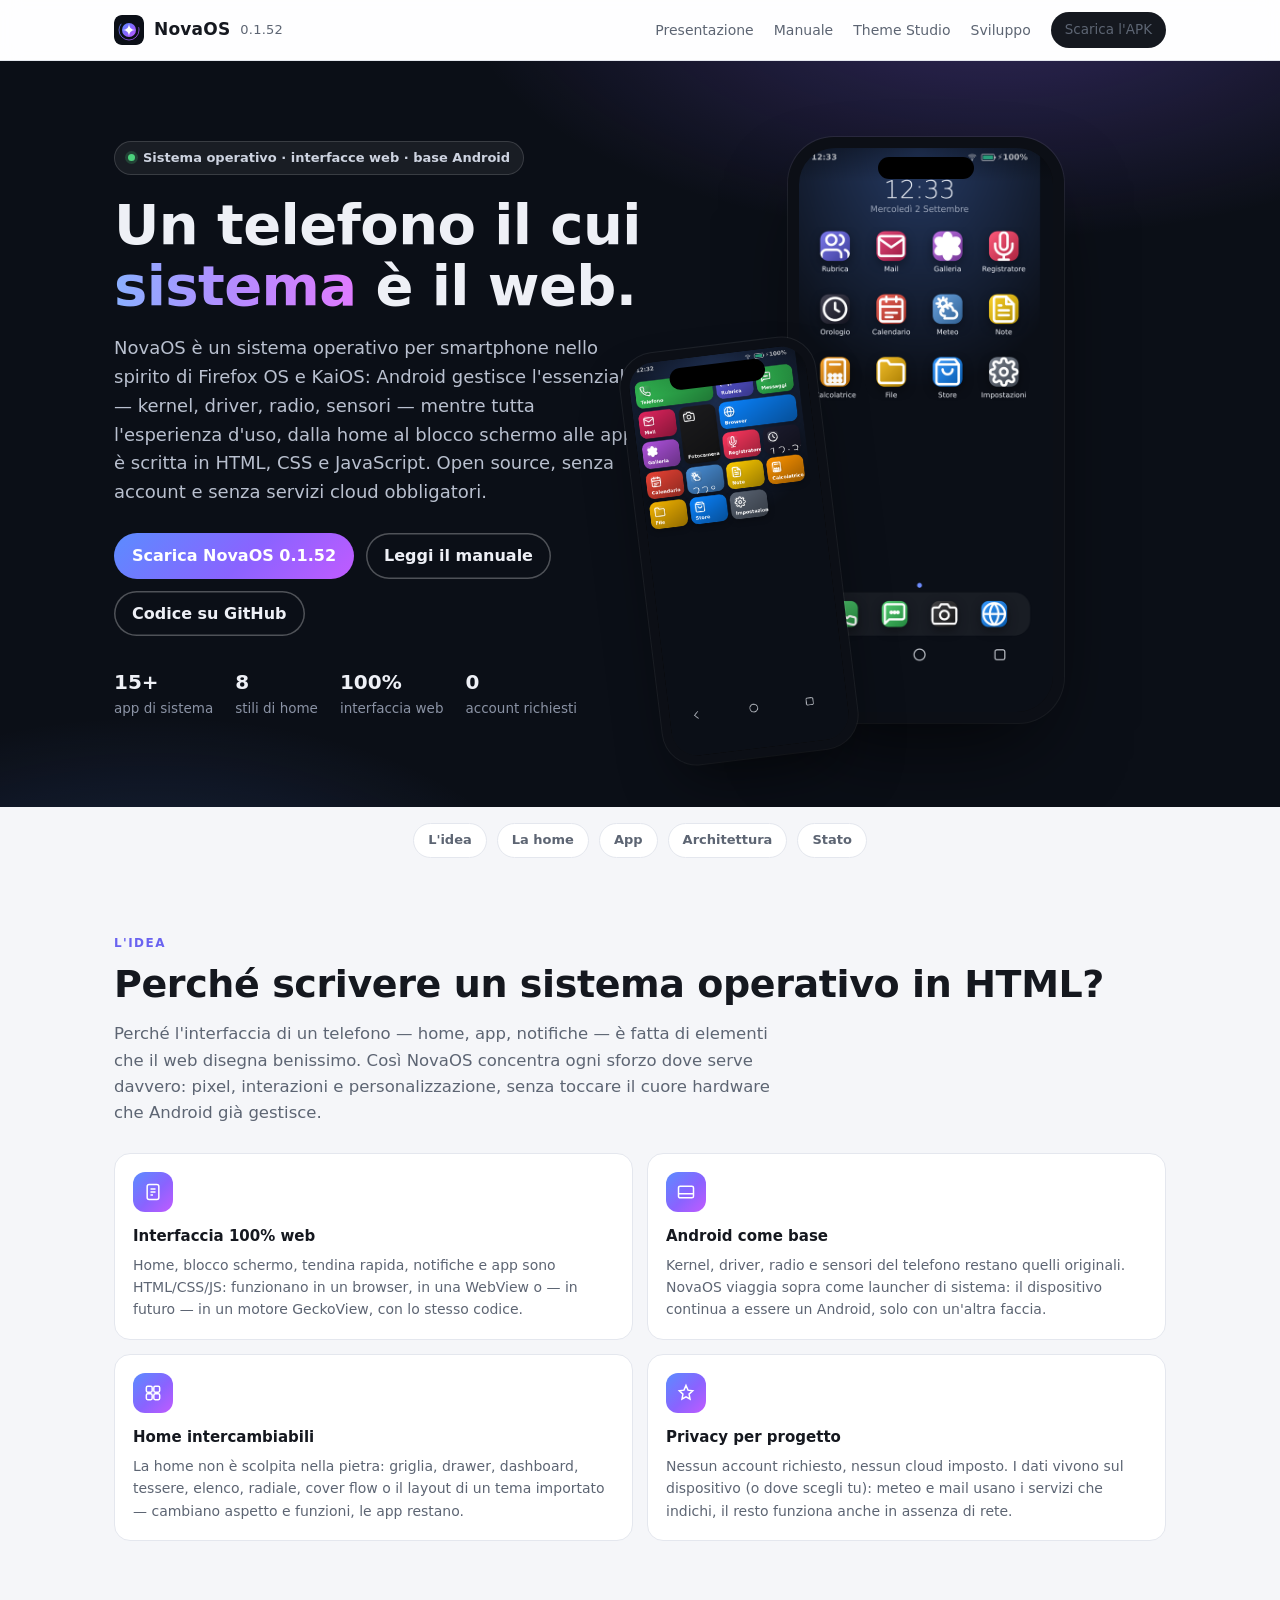
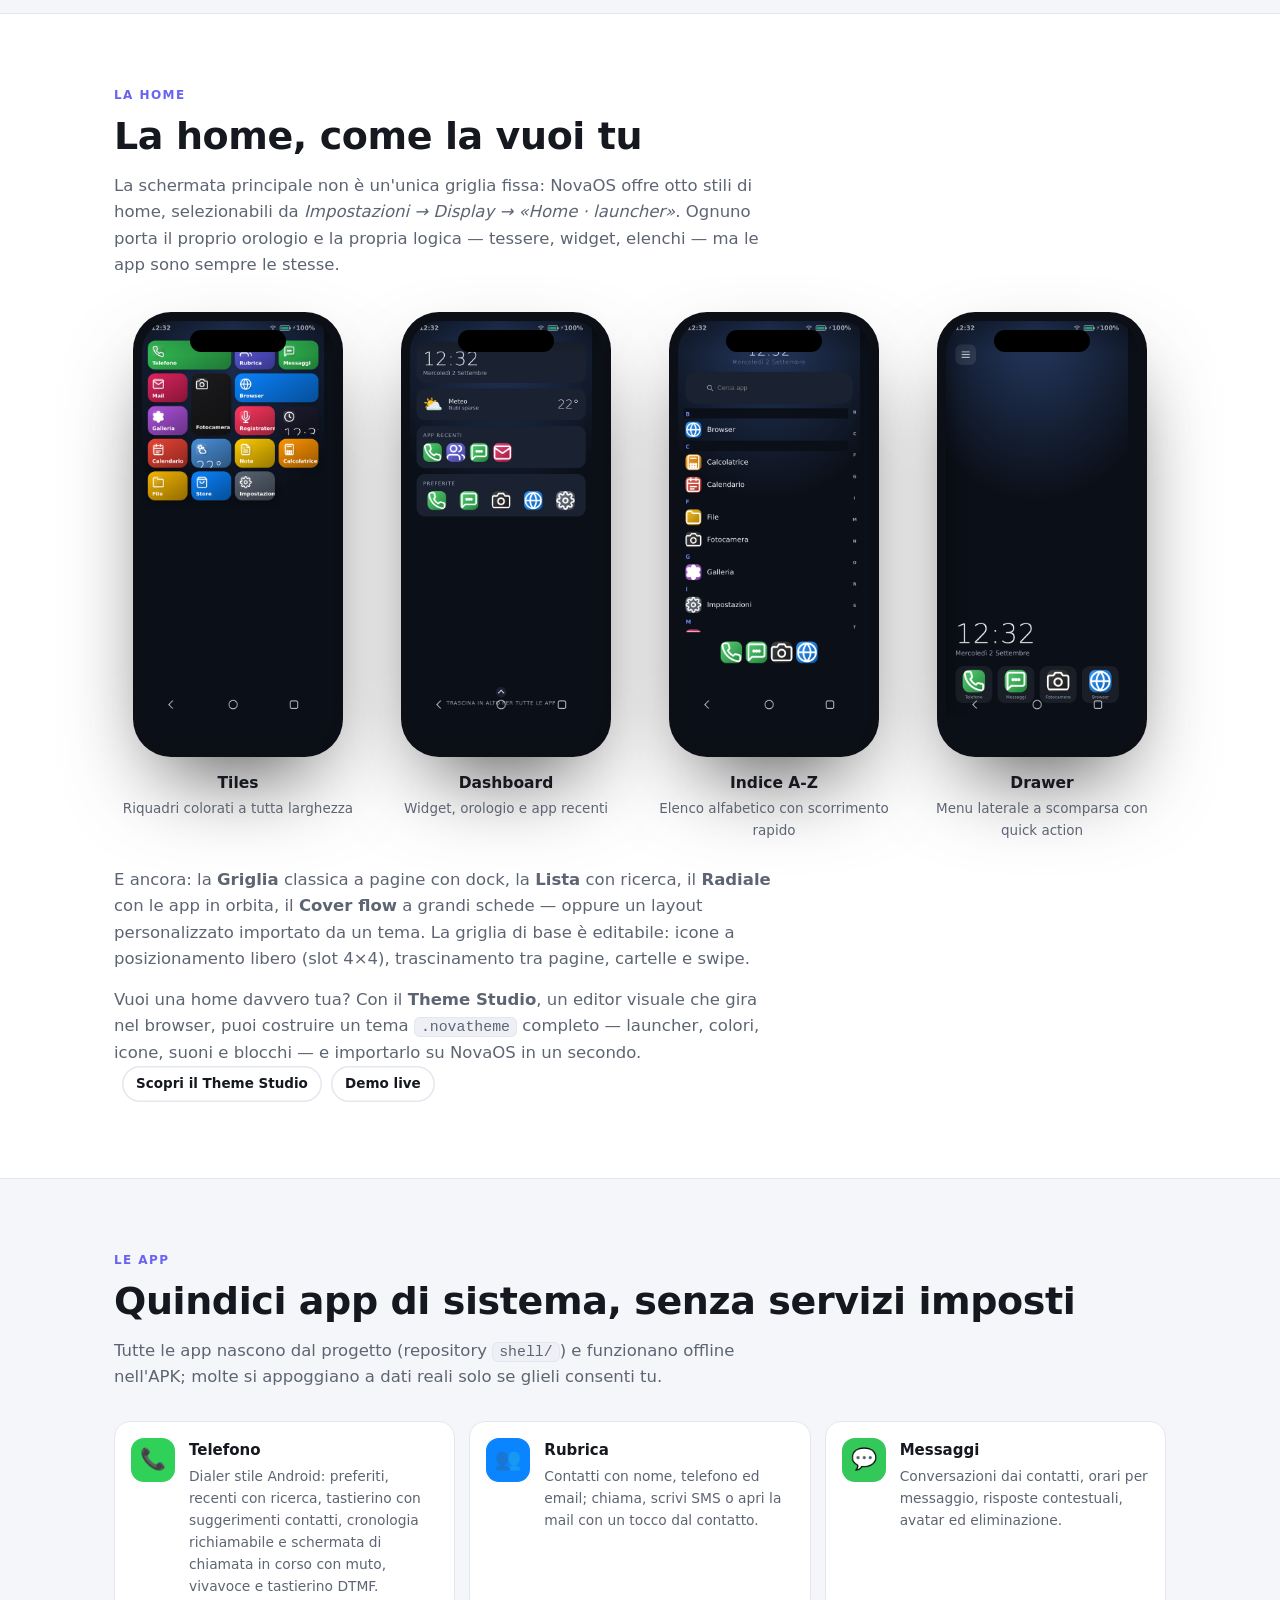
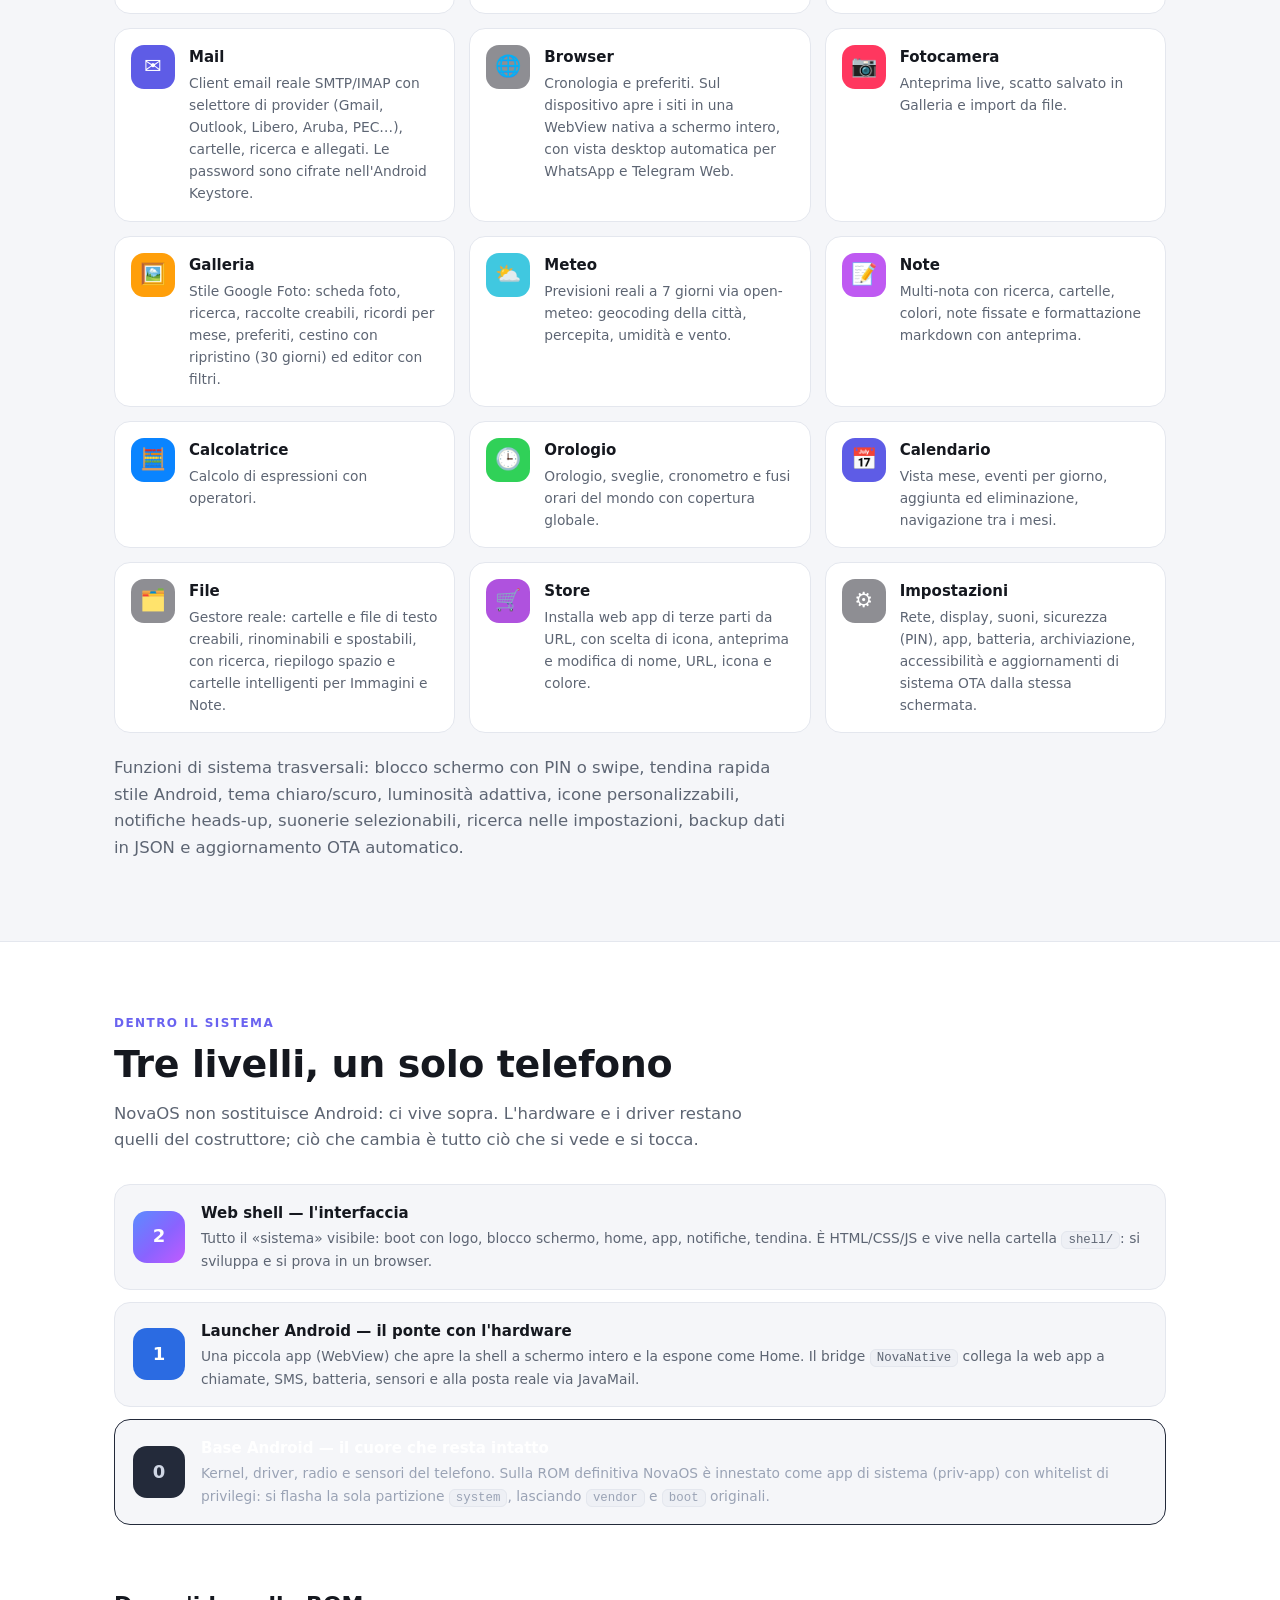
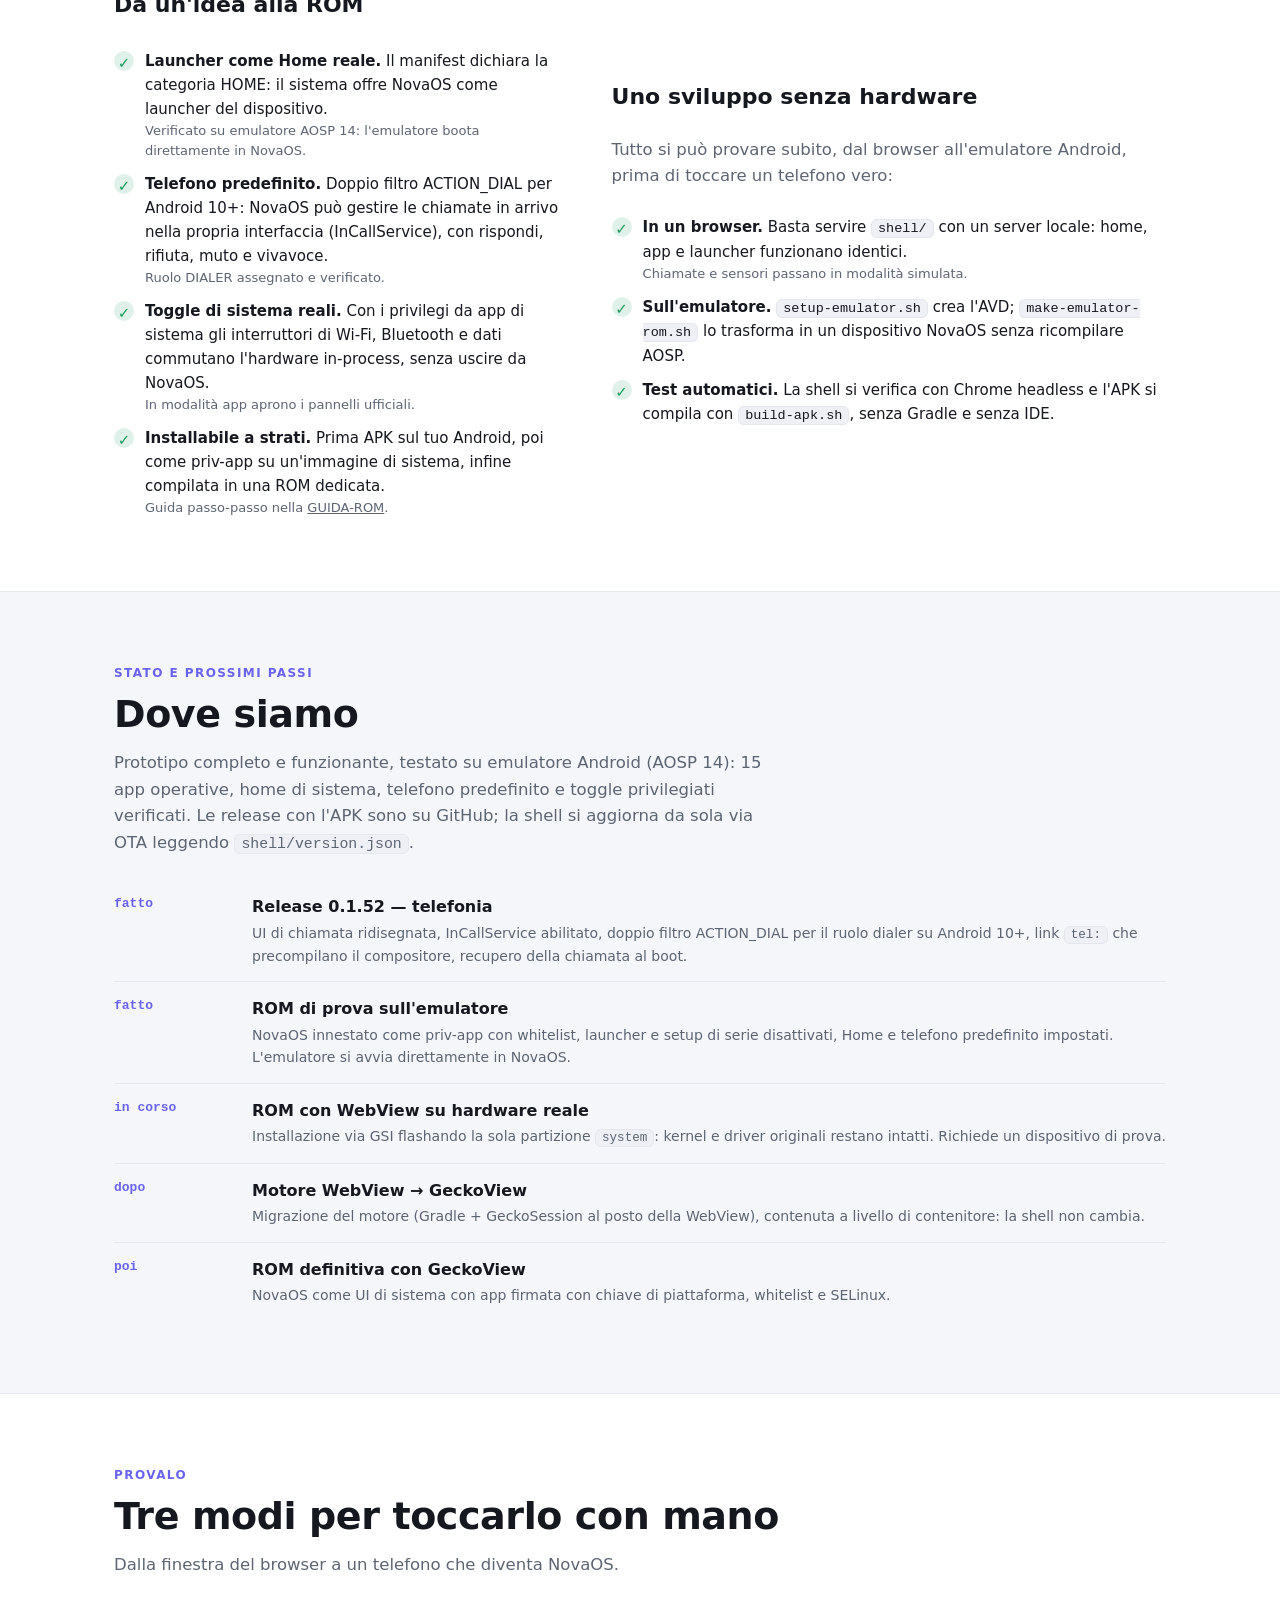
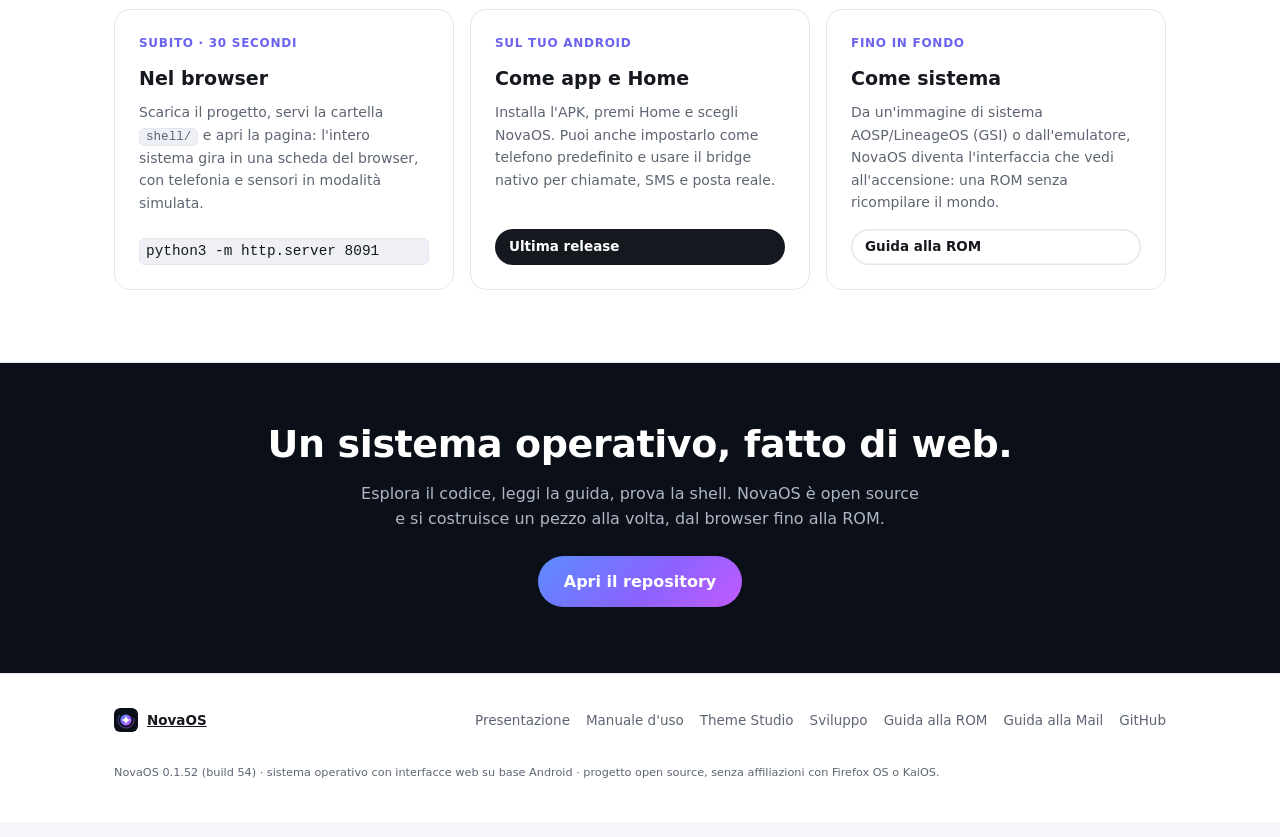
==== docs/index.html @ 3e2ddd25 "Sito: menu di navigazione unificato su tutte le pagine" ====
<!doctype html>
<html lang="it">
<head>
<meta charset="utf-8">
<meta name="viewport" content="width=device-width, initial-scale=1">
<title>NovaOS — un sistema operativo per smartphone fatto di web</title>
<meta name="description" content="NovaOS è un sistema operativo per smartphone con interfacce web su base Android, nello spirito di Firefox OS e KaiOS. Home, launcher e app sono HTML, CSS e JavaScript.">
<link rel="icon" href="img/logo.svg" type="image/svg+xml">
<meta property="og:type" content="website">
<meta property="og:site_name" content="NovaOS">
<meta property="og:title" content="NovaOS — un sistema operativo per smartphone fatto di web">
<meta property="og:description" content="Interfacce web su base Android nello spirito di Firefox OS e KaiOS: home, launcher e app sono HTML, CSS e JavaScript. Open source, senza account.">
<meta property="og:url" content="https://redrider21.github.io/NovaOS/">
<meta property="og:image" content="https://redrider21.github.io/NovaOS/screens/home.png">
<meta name="twitter:card" content="summary_large_image">
<meta name="twitter:title" content="NovaOS — un sistema operativo per smartphone fatto di web">
<meta name="twitter:description" content="Interfacce web su base Android: home, launcher e app in HTML, CSS e JavaScript.">
<meta name="twitter:image" content="https://redrider21.github.io/NovaOS/screens/home.png">
<link rel="stylesheet" href="css/site.css">
</head>
<body>

<header class="topbar">
  <div class="container">
    <a class="brand" href="index.html"><img src="img/logo.svg" alt=""><b>NovaOS</b><span class="tagline">0.1.52</span></a>
    <nav class="nav">
      <a href="index.html">Presentazione</a>
      <a href="manuale.html">Manuale</a>
      <a href="theme-studio.html">Theme Studio</a>
      <a href="sviluppo.html">Sviluppo</a>
      <a class="btn small" href="https://github.com/RedRider21/NovaOS/releases" target="_blank" rel="noopener">Scarica l'APK</a>
    </nav>
  </div>
</header>

<!-- ================= HERO ================= -->
<section class="hero">
  <div class="container">
    <div>
      <span class="hero-badge"><span class="dot"></span>Sistema operativo · interfacce web · base Android</span>
      <h1>Un telefono il cui <em>sistema</em> è il web.</h1>
      <p class="lead">NovaOS è un sistema operativo per smartphone nello spirito di Firefox OS e KaiOS:
      Android gestisce l'essenziale — kernel, driver, radio, sensori — mentre tutta l'esperienza
      d'uso, dalla home al blocco schermo alle app, è scritta in HTML, CSS e JavaScript.
      Open source, senza account e senza servizi cloud obbligatori.</p>
      <div class="hero-cta">
        <a class="btn grad" href="https://github.com/RedRider21/NovaOS/releases/latest" target="_blank" rel="noopener">
          Scarica NovaOS 0.1.52</a>
        <a class="btn outline" href="manuale.html">Leggi il manuale</a>
        <a class="btn outline" href="https://github.com/RedRider21/NovaOS" target="_blank" rel="noopener">Codice su GitHub</a>
      </div>
      <div class="hero-meta">
        <div><b>15+</b> app di sistema</div>
        <div><b>8</b> stili di home</div>
        <div><b>100%</b> interfaccia web</div>
        <div><b>0</b> account richiesti</div>
      </div>
    </div>
    <div class="phone-stage">
      <div class="phone"><div class="scr"><img src="screens/home.png" alt="La home di NovaOS: griglia di app con dock"></div></div>
      <div class="phone mini"><div class="scr"><img src="screens/lch-tiles.png" alt="Launcher Tiles di NovaOS"></div></div>
    </div>
  </div>
</section>

<nav class="secnav" aria-label="Sezioni della presentazione">
  <a href="#idea">L'idea</a>
  <a href="#home">La home</a>
  <a href="#app">App</a>
  <a href="#architettura">Architettura</a>
  <a href="#stato">Stato</a>
</nav>

<!-- ================= IDEE CHIAVE ================= -->
<section class="block" id="idea">
  <div class="container">
    <p class="kicker">L'idea</p>
    <h2>Perché scrivere un sistema operativo in HTML?</h2>
    <p class="sub">Perché l'interfaccia di un telefono — home, app, notifiche — è fatta di elementi
    che il web disegna benissimo. Così NovaOS concentra ogni sforzo dove serve davvero: pixel,
    interazioni e personalizzazione, senza toccare il cuore hardware che Android già gestisce.</p>
    <div class="value-grid">
      <div class="value">
        <div class="ico"><svg viewBox="0 0 24 24" fill="none" stroke="#fff" stroke-width="1.8"><rect x="5" y="3" width="14" height="18" rx="2.4"/><path d="M9 8.5h6M9 12h6M9 15.5h3"/></svg></div>
        <h4>Interfaccia 100% web</h4>
        <p>Home, blocco schermo, tendina rapida, notifiche e app sono HTML/CSS/JS: funzionano in un
        browser, in una WebView o — in futuro — in un motore GeckoView, con lo stesso codice.</p>
      </div>
      <div class="value">
        <div class="ico"><svg viewBox="0 0 24 24" fill="none" stroke="#fff" stroke-width="1.8"><rect x="3" y="5" width="18" height="14" rx="2"/><path d="M7 9h.01M3 14h18"/></svg></div>
        <h4>Android come base</h4>
        <p>Kernel, driver, radio e sensori del telefono restano quelli originali. NovaOS viaggia sopra
        come launcher di sistema: il dispositivo continua a essere un Android, solo con un'altra faccia.</p>
      </div>
      <div class="value">
        <div class="ico"><svg viewBox="0 0 24 24" fill="none" stroke="#fff" stroke-width="1.8"><rect x="4" y="4" width="7" height="7" rx="1.6"/><rect x="13" y="4" width="7" height="7" rx="1.6"/><rect x="4" y="13" width="7" height="7" rx="1.6"/><rect x="13" y="13" width="7" height="7" rx="1.6"/></svg></div>
        <h4>Home intercambiabili</h4>
        <p>La home non è scolpita nella pietra: griglia, drawer, dashboard, tessere, elenco, radiale,
        cover flow o il layout di un tema importato — cambiano aspetto e funzioni, le app restano.</p>
      </div>
      <div class="value">
        <div class="ico"><svg viewBox="0 0 24 24" fill="none" stroke="#fff" stroke-width="1.8"><path d="M12 3l2.4 5.6L20 9.3l-4.3 4 1.1 5.9L12 16.6 7.2 19.2l1.1-5.9L4 9.3l5.6-.7z"/></svg></div>
        <h4>Privacy per progetto</h4>
        <p>Nessun account richiesto, nessun cloud imposto. I dati vivono sul dispositivo (o dove scegli tu):
        meteo e mail usano i servizi che indichi, il resto funziona anche in assenza di rete.</p>
      </div>
    </div>
  </div>
</section>

<!-- ================= HOME / LAUNCHER ================= -->
<section class="block alt" id="home">
  <div class="container">
    <p class="kicker">La home</p>
    <h2>La home, come la vuoi tu</h2>
    <p class="sub">La schermata principale non è un'unica griglia fissa: NovaOS offre otto stili
      di home, selezionabili da <em>Impostazioni → Display → «Home · launcher»</em>. Ognuno porta il
      proprio orologio e la propria logica — tessere, widget, elenchi — ma le app sono sempre le stesse.</p>
    <div class="gallery">
      <div class="lcard">
        <div class="phone"><div class="scr"><img src="screens/lch-tiles.png" alt="Launcher Tiles"></div></div>
        <h4>Tiles</h4><p>Riquadri colorati a tutta larghezza</p>
      </div>
      <div class="lcard">
        <div class="phone"><div class="scr"><img src="screens/lch-dash.png" alt="Launcher Dashboard"></div></div>
        <h4>Dashboard</h4><p>Widget, orologio e app recenti</p>
      </div>
      <div class="lcard">
        <div class="phone"><div class="scr"><img src="screens/lch-index.png" alt="Launcher Indice A-Z"></div></div>
        <h4>Indice A-Z</h4><p>Elenco alfabetico con scorrimento rapido</p>
      </div>
      <div class="lcard">
        <div class="phone"><div class="scr"><img src="screens/lch-drawer.png" alt="Launcher Drawer"></div></div>
        <h4>Drawer</h4><p>Menu laterale a scomparsa con quick action</p>
      </div>
    </div>
    <p class="sub" style="margin-top:26px">E ancora: la <b>Griglia</b> classica a pagine con dock,
      la <b>Lista</b> con ricerca, il <b>Radiale</b> con le app in orbita, il <b>Cover flow</b> a grandi
      schede — oppure un layout personalizzato importato da un tema. La griglia di base è editabile:
      icone a posizionamento libero (slot 4×4), trascinamento tra pagine, cartelle e swipe.</p>
    <p class="sub" style="margin:14px 0 4px">Vuoi una home davvero tua? Con il <b>Theme Studio</b>, un editor
      visuale che gira nel browser, puoi costruire un tema <code>.novatheme</code> completo — launcher,
      colori, icone, suoni e blocchi — e importarlo su NovaOS in un secondo.
      <a class="btn small ghost" style="margin-left:8px" href="theme-studio.html">Scopri il Theme Studio</a>
      <a class="btn small ghost" style="margin-left:4px" href="https://redrider21.github.io/novaos-theme-studio/studio/" target="_blank" rel="noopener">Demo live</a></p>
  </div>
</section>

<!-- ================= APP ================= -->
<section class="block" id="app">
  <div class="container">
    <p class="kicker">Le app</p>
    <h2>Quindici app di sistema, senza servizi imposti</h2>
    <p class="sub">Tutte le app nascono dal progetto (repository <code>shell/</code>) e funzionano offline
      nell'APK; molte si appoggiano a dati reali solo se glieli consenti tu.</p>
    <div class="app-grid">
      <div class="app"><div class="glyph" style="background:#30d158">📞</div><div><h4>Telefono</h4>
        <p>Dialer stile Android: preferiti, recenti con ricerca, tastierino con suggerimenti contatti,
        cronologia richiamabile e schermata di chiamata in corso con muto, vivavoce e tastierino DTMF.</p></div></div>
      <div class="app"><div class="glyph" style="background:#0a84ff">👥</div><div><h4>Rubrica</h4>
        <p>Contatti con nome, telefono ed email; chiama, scrivi SMS o apri la mail con un tocco dal contatto.</p></div></div>
      <div class="app"><div class="glyph" style="background:#34c759">💬</div><div><h4>Messaggi</h4>
        <p>Conversazioni dai contatti, orari per messaggio, risposte contestuali, avatar ed eliminazione.</p></div></div>
      <div class="app"><div class="glyph" style="background:#5e5ce6">✉️</div><div><h4>Mail</h4>
        <p>Client email reale SMTP/IMAP con selettore di provider (Gmail, Outlook, Libero, Aruba, PEC…),
        cartelle, ricerca e allegati. Le password sono cifrate nell'Android Keystore.</p></div></div>
      <div class="app"><div class="glyph" style="background:#8e8e93">🌐</div><div><h4>Browser</h4>
        <p>Cronologia e preferiti. Sul dispositivo apre i siti in una WebView nativa a schermo intero,
        con vista desktop automatica per WhatsApp e Telegram Web.</p></div></div>
      <div class="app"><div class="glyph" style="background:#ff375f">📷</div><div><h4>Fotocamera</h4>
        <p>Anteprima live, scatto salvato in Galleria e import da file.</p></div></div>
      <div class="app"><div class="glyph" style="background:#ff9f0a">🖼️</div><div><h4>Galleria</h4>
        <p>Stile Google Foto: scheda foto, ricerca, raccolte creabili, ricordi per mese, preferiti,
        cestino con ripristino (30 giorni) ed editor con filtri.</p></div></div>
      <div class="app"><div class="glyph" style="background:#40c8e0">⛅</div><div><h4>Meteo</h4>
        <p>Previsioni reali a 7 giorni via open-meteo: geocoding della città, percepita, umidità e vento.</p></div></div>
      <div class="app"><div class="glyph" style="background:#bf5af2">📝</div><div><h4>Note</h4>
        <p>Multi-nota con ricerca, cartelle, colori, note fissate e formattazione markdown con anteprima.</p></div></div>
      <div class="app"><div class="glyph" style="background:#0a84ff">🧮</div><div><h4>Calcolatrice</h4>
        <p>Calcolo di espressioni con operatori.</p></div></div>
      <div class="app"><div class="glyph" style="background:#30d158">🕒</div><div><h4>Orologio</h4>
        <p>Orologio, sveglie, cronometro e fusi orari del mondo con copertura globale.</p></div></div>
      <div class="app"><div class="glyph" style="background:#5e5ce6">📅</div><div><h4>Calendario</h4>
        <p>Vista mese, eventi per giorno, aggiunta ed eliminazione, navigazione tra i mesi.</p></div></div>
      <div class="app"><div class="glyph" style="background:#8e8e93">🗂️</div><div><h4>File</h4>
        <p>Gestore reale: cartelle e file di testo creabili, rinominabili e spostabili, con ricerca,
        riepilogo spazio e cartelle intelligenti per Immagini e Note.</p></div></div>
      <div class="app"><div class="glyph" style="background:#af52de">🛒</div><div><h4>Store</h4>
        <p>Installa web app di terze parti da URL, con scelta di icona, anteprima e modifica
        di nome, URL, icona e colore.</p></div></div>
      <div class="app"><div class="glyph" style="background:#8e8e93">⚙️</div><div><h4>Impostazioni</h4>
        <p>Rete, display, suoni, sicurezza (PIN), app, batteria, archiviazione, accessibilità e
        aggiornamenti di sistema OTA dalla stessa schermata.</p></div></div>
    </div>
    <p class="sub" style="margin-top:22px">Funzioni di sistema trasversali: blocco schermo con PIN o
      swipe, tendina rapida stile Android, tema chiaro/scuro, luminosità adattiva, icone
      personalizzabili, notifiche heads-up, suonerie selezionabili, ricerca nelle impostazioni,
      backup dati in JSON e aggiornamento OTA automatico.</p>
  </div>
</section>

<!-- ================= ARCHITETTURA ================= -->
<section class="block alt" id="architettura">
  <div class="container">
    <p class="kicker">Dentro il sistema</p>
    <h2>Tre livelli, un solo telefono</h2>
    <p class="sub">NovaOS non sostituisce Android: ci vive sopra. L'hardware e i driver restano quelli
      del costruttore; ciò che cambia è tutto ciò che si vede e si tocca.</p>
    <div class="arch">
      <div class="layer l2">
        <div class="n" style="background:var(--grad)">2</div>
        <div><h4>Web shell — l'interfaccia</h4>
        <p>Tutto il «sistema» visibile: boot con logo, blocco schermo, home, app, notifiche, tendina.
        È HTML/CSS/JS e vive nella cartella <code>shell/</code>: si sviluppa e si prova in un browser.</p></div>
      </div>
      <div class="layer l1">
        <div class="n" style="background:#2b6be2">1</div>
        <div><h4>Launcher Android — il ponte con l'hardware</h4>
        <p>Una piccola app (WebView) che apre la shell a schermo intero e la espone come Home.
        Il bridge <code>NovaNative</code> collega la web app a chiamate, SMS, batteria, sensori
        e alla posta reale via JavaMail.</p></div>
      </div>
      <div class="layer l0">
        <div class="n">0</div>
        <div><h4>Base Android — il cuore che resta intatto</h4>
        <p>Kernel, driver, radio e sensori del telefono. Sulla ROM definitiva NovaOS è innestato come
        app di sistema (priv-app) con whitelist di privilegi: si flasha la sola partizione
        <code>system</code>, lasciando <code>vendor</code> e <code>boot</code> originali.</p></div>
      </div>
    </div>
    <div class="split-grid" style="margin-top:40px">
      <div>
        <h3 style="font-size:22px">Da un'idea alla ROM</h3>
        <ul class="checks">
          <li><span class="t">✓</span><div><b>Launcher come Home reale.</b> Il manifest dichiara la
            categoria HOME: il sistema offre NovaOS come launcher del dispositivo.
            <small>Verificato su emulatore AOSP 14: l'emulatore boota direttamente in NovaOS.</small></div></li>
          <li><span class="t">✓</span><div><b>Telefono predefinito.</b> Doppio filtro ACTION_DIAL per
            Android 10+: NovaOS può gestire le chiamate in arrivo nella propria interfaccia
            (InCallService), con rispondi, rifiuta, muto e vivavoce.
            <small>Ruolo DIALER assegnato e verificato.</small></div></li>
          <li><span class="t">✓</span><div><b>Toggle di sistema reali.</b> Con i privilegi da app di
            sistema gli interruttori di Wi-Fi, Bluetooth e dati commutano l'hardware in-process,
            senza uscire da NovaOS. <small>In modalità app aprono i pannelli ufficiali.</small></div></li>
          <li><span class="t">✓</span><div><b>Installabile a strati.</b> Prima APK sul tuo Android,
            poi come priv-app su un'immagine di sistema, infine compilata in una ROM dedicata.
            <small>Guida passo-passo nella <a href="https://github.com/RedRider21/NovaOS/blob/main/docs/GUIDA-ROM.md">GUIDA-ROM</a>.</small></div></li>
        </ul>
      </div>
      <div>
        <h3 style="font-size:22px">Uno sviluppo senza hardware</h3>
        <p class="sub">Tutto si può provare subito, dal browser all'emulatore Android, prima di
          toccare un telefono vero:</p>
        <ul class="checks">
          <li><span class="t">✓</span><div><b>In un browser.</b> Basta servire <code>shell/</code>
            con un server locale: home, app e launcher funzionano identici.
            <small>Chiamate e sensori passano in modalità simulata.</small></div></li>
          <li><span class="t">✓</span><div><b>Sull'emulatore.</b> <code>setup-emulator.sh</code> crea
            l'AVD; <code>make-emulator-rom.sh</code> lo trasforma in un dispositivo NovaOS senza
            ricompilare AOSP.</div></li>
          <li><span class="t">✓</span><div><b>Test automatici.</b> La shell si verifica con Chrome
            headless e l'APK si compila con <code>build-apk.sh</code>, senza Gradle e senza IDE.</div></li>
        </ul>
      </div>
    </div>
  </div>
</section>

<!-- ================= STATO E STRADA ================= -->
<section class="block" id="stato">
  <div class="container">
    <p class="kicker">Stato e prossimi passi</p>
    <h2>Dove siamo</h2>
    <p class="sub">Prototipo completo e funzionante, testato su emulatore Android (AOSP 14): 15 app
      operative, home di sistema, telefono predefinito e toggle privilegiati verificati. Le release
      con l'APK sono su GitHub; la shell si aggiorna da sola via OTA leggendo
      <code>shell/version.json</code>.</p>
    <ol class="road">
      <li><span class="s">fatto</span><div><b>Release 0.1.52 — telefonia</b><p>UI di chiamata ridisegnata,
        InCallService abilitato, doppio filtro ACTION_DIAL per il ruolo dialer su Android 10+, link
        <code>tel:</code> che precompilano il compositore, recupero della chiamata al boot.</p></div></li>
      <li><span class="s">fatto</span><div><b>ROM di prova sull'emulatore</b><p>NovaOS innestato come
        priv-app con whitelist, launcher e setup di serie disattivati, Home e telefono predefinito
        impostati. L'emulatore si avvia direttamente in NovaOS.</p></div></li>
      <li><span class="s">in corso</span><div><b>ROM con WebView su hardware reale</b><p>Installazione
        via GSI flashando la sola partizione <code>system</code>: kernel e driver originali restano
        intatti. Richiede un dispositivo di prova.</p></div></li>
      <li><span class="s">dopo</span><div><b>Motore WebView → GeckoView</b><p>Migrazione del motore
        (Gradle + GeckoSession al posto della WebView), contenuta a livello di contenitore: la shell
        non cambia.</p></div></li>
      <li><span class="s">poi</span><div><b>ROM definitiva con GeckoView</b><p>NovaOS come UI di
        sistema con app firmata con chiave di piattaforma, whitelist e SELinux.</p></div></li>
    </ol>
  </div>
</section>

<!-- ================= PROVALO ================= -->
<section class="block alt">
  <div class="container">
    <p class="kicker">Provalo</p>
    <h2>Tre modi per toccarlo con mano</h2>
    <p class="sub">Dalla finestra del browser a un telefono che diventa NovaOS.</p>
    <div class="try-grid">
      <div class="try">
        <span class="step">Subito · 30 secondi</span>
        <h3>Nel browser</h3>
        <p>Scarica il progetto, servi la cartella <code>shell/</code> e apri la pagina: l'intero
          sistema gira in una scheda del browser, con telefonia e sensori in modalità simulata.</p>
        <code>python3 -m http.server 8091</code>
      </div>
      <div class="try">
        <span class="step">Sul tuo Android</span>
        <h3>Come app e Home</h3>
        <p>Installa l'APK, premi Home e scegli NovaOS. Puoi anche impostarlo come telefono
          predefinito e usare il bridge nativo per chiamate, SMS e posta reale.</p>
        <a class="btn small" href="https://github.com/RedRider21/NovaOS/releases/latest" target="_blank" rel="noopener">Ultima release</a>
      </div>
      <div class="try">
        <span class="step">Fino in fondo</span>
        <h3>Come sistema</h3>
        <p>Da un'immagine di sistema AOSP/LineageOS (GSI) o dall'emulatore, NovaOS diventa
          l'interfaccia che vedi all'accensione: una ROM senza ricompilare il mondo.</p>
        <a class="btn small ghost" href="https://github.com/RedRider21/NovaOS/blob/main/docs/GUIDA-ROM.md">Guida alla ROM</a>
      </div>
    </div>
  </div>
</section>

<!-- ================= CTA ================= -->
<section class="cta">
  <div class="container">
    <h2>Un sistema operativo, fatto di web.</h2>
    <p>Esplora il codice, leggi la guida, prova la shell. NovaOS è open source e si costruisce
      un pezzo alla volta, dal browser fino alla ROM.</p>
    <a class="btn grad" href="https://github.com/RedRider21/NovaOS" target="_blank" rel="noopener">Apri il repository</a>
  </div>
</section>

<footer>
  <div class="container">
    <a class="f-brand" href="index.html"><img src="img/logo.svg" alt="">NovaOS</a>
    <nav>
      <a href="index.html">Presentazione</a>
      <a href="manuale.html">Manuale d'uso</a>
      <a href="theme-studio.html">Theme Studio</a>
      <a href="sviluppo.html">Sviluppo</a>
      <a href="https://github.com/RedRider21/NovaOS/blob/main/docs/GUIDA-ROM.md">Guida alla ROM</a>
      <a href="https://github.com/RedRider21/NovaOS/blob/main/docs/GUIDA-MAIL.md">Guida alla Mail</a>
      <a href="https://github.com/RedRider21/NovaOS" target="_blank" rel="noopener">GitHub</a>
    </nav>
    <small>NovaOS 0.1.52 (build 54) · sistema operativo con interfacce web su base Android ·
      progetto open source, senza affiliazioni con Firefox OS o KaiOS.</small>
  </div>
</footer>

</body>
</html>
---- docs/css/site.css ----
/* NovaOS — sito di presentazione. Flat, chiaro, senza framework. */

:root{
  --bg:#f5f6f9;
  --surface:#ffffff;
  --surface-2:#eef0f5;
  --ink:#15181f;
  --muted:#5d6573;
  --line:#e4e7ee;
  --accent:#6a63f0;
  --accent-2:#c15bff;
  --good:#1f9d61;
  --hero:#0b0f17;
  --chip:#eef0f6;
  --radius:16px;
  --grad:linear-gradient(135deg,#5b8cff,#8a63ff 55%,#c15bff);
  --font:system-ui,-apple-system,"Segoe UI",Roboto,Helvetica,Arial,sans-serif;
  --mono:ui-monospace,SFMono-Regular,Menlo,Consolas,monospace;
}
*{box-sizing:border-box}
html{scroll-behavior:smooth}
body{margin:0;background:var(--bg);color:var(--ink);
  font-family:var(--font);line-height:1.6;-webkit-font-smoothing:antialiased}
a{color:inherit}
.container{max-width:1100px;margin:0 auto;padding:0 24px}
section{scroll-margin-top:70px}

/* ---------- topbar ---------- */
.topbar{position:sticky;top:0;z-index:50;background:rgba(255,255,255,.86);
  backdrop-filter:saturate(1.4) blur(10px);border-bottom:1px solid var(--line)}
.topbar .container{display:flex;align-items:center;gap:22px;height:60px}
.brand{display:flex;align-items:center;gap:10px;font-weight:700;letter-spacing:.2px;text-decoration:none}
.brand img{width:30px;height:30px;border-radius:8px}
.brand b{font-size:17px}
.brand span{color:var(--muted);font-weight:400}
.nav{display:flex;gap:20px;margin-left:auto;align-items:center}
.nav a{text-decoration:none;color:var(--muted);font-size:14px;font-weight:500}
.nav a:hover{color:var(--ink)}
/* barretta rapida alle sezioni (solo home) */
.secnav{display:flex;flex-wrap:wrap;gap:8px 10px;justify-content:center;
  padding:16px 24px 4px;position:relative;z-index:2}
.secnav a{font-size:13px;font-weight:600;color:var(--muted);text-decoration:none;
  border:1px solid var(--line);background:var(--surface);border-radius:999px;padding:6px 14px}
.secnav a:hover{color:var(--ink);border-color:var(--ink)}
.btn{display:inline-flex;align-items:center;gap:8px;border:0;cursor:pointer;text-decoration:none;
  font:inherit;font-weight:600;border-radius:999px;padding:10px 18px;background:var(--ink);color:#fff}
.btn.ghost{background:transparent;color:var(--ink);box-shadow:inset 0 0 0 1.5px var(--line)}
.btn.ghost:hover{box-shadow:inset 0 0 0 1.5px var(--ink)}
.btn.grad{background:var(--grad)}
.btn.small{padding:7px 14px;font-size:13.5px}
.btn svg{width:16px;height:16px}

/* ---------- hero ---------- */
.hero{background:
   radial-gradient(900px 420px at 78% -10%,rgba(138,99,255,.30),transparent 60%),
   radial-gradient(700px 400px at 12% 120%,rgba(91,140,255,.22),transparent 60%),
   var(--hero);
  color:#eef0f6;overflow:hidden}
.hero .container{display:grid;grid-template-columns:1.05fr .95fr;gap:40px;
  align-items:center;padding-top:76px;padding-bottom:84px}
.hero-badge{display:inline-flex;align-items:center;gap:8px;font-size:13px;font-weight:600;
  color:#cdd3e0;background:rgba(255,255,255,.06);border:1px solid rgba(255,255,255,.14);
  padding:6px 13px;border-radius:999px;margin-bottom:20px}
.hero-badge .dot{width:7px;height:7px;border-radius:50%;background:#4cd27d;box-shadow:0 0 0 3px rgba(76,210,125,.2)}
h1{font-size:clamp(34px,4.6vw,56px);line-height:1.08;margin:0 0 18px;letter-spacing:-.6px;font-weight:750}
h1 em{font-style:normal;background:linear-gradient(90deg,#8ab0ff,#b58bff,#e07bff);
  -webkit-background-clip:text;background-clip:text;color:transparent}
.hero p.lead{font-size:18px;color:#b9c0cf;max-width:52ch;margin:0 0 26px}
.hero-cta{display:flex;gap:12px;flex-wrap:wrap}
.hero .btn.grad{color:#fff}
.hero .btn.outline{background:transparent;color:#eef0f6;box-shadow:inset 0 0 0 1.5px rgba(255,255,255,.28)}
.hero .btn.outline:hover{box-shadow:inset 0 0 0 1.5px #fff}
.hero-meta{margin-top:30px;display:flex;gap:22px;flex-wrap:wrap;font-size:13.5px;color:#8b93a5}
.hero-meta b{display:block;color:#eef0f6;font-size:20px;font-weight:700}

/* ---------- phone mockup ---------- */
.phone-stage{position:relative;display:flex;justify-content:center}
.phone{width:276px;background:#0c0f16;border-radius:46px;padding:11px;
  box-shadow:0 40px 90px -30px rgba(0,0,0,.75),0 0 0 1px rgba(255,255,255,.08)}
.phone .scr{position:relative;border-radius:36px;overflow:hidden;background:#000;
  box-shadow:inset 0 0 0 1px rgba(255,255,255,.05)}
.phone .scr::before{content:"";position:absolute;top:9px;left:50%;transform:translateX(-50%);
  width:96px;height:22px;border-radius:14px;background:#000;z-index:5}
.phone .scr::after{content:"";position:absolute;top:0;left:0;right:0;height:34px;
  background:linear-gradient(#00000055,transparent);z-index:4}
.phone img{display:block;width:100%;height:auto}
.phone.mini{position:absolute;width:196px;border-radius:34px;padding:9px;left:-44px;bottom:-34px;
  transform:rotate(-7deg);box-shadow:0 30px 60px -22px rgba(0,0,0,.65),0 0 0 1px rgba(255,255,255,.08)}
.phone.mini .scr{border-radius:26px}
@media(max-width:980px){.phone.mini{display:none}}

/* ---------- stats strip ---------- */
.stats{border-bottom:1px solid var(--line);background:var(--surface)}
.stats .container{display:grid;grid-template-columns:repeat(4,1fr);gap:8px;padding:26px 24px}
.stat{text-align:center}
.stat b{display:block;font-size:26px;letter-spacing:-.4px;font-weight:750;
  background:var(--grad);-webkit-background-clip:text;background-clip:text;color:transparent}
.stat span{color:var(--muted);font-size:13.5px}
@media(max-width:760px){.stats .container{grid-template-columns:repeat(2,1fr);gap:18px 8px}}

/* ---------- sections ---------- */
.block{padding:72px 0}
.block.alt{background:var(--surface);border-top:1px solid var(--line);border-bottom:1px solid var(--line)}
.kicker{text-transform:uppercase;letter-spacing:.12em;font-size:12px;font-weight:700;color:var(--accent);margin:0 0 10px}
h2{font-size:clamp(26px,3vw,38px);line-height:1.15;letter-spacing:-.4px;margin:0 0 14px;font-weight:730}
.sub{color:var(--muted);font-size:16.5px;max-width:64ch;margin:0 0 8px}
.cols2{display:grid;grid-template-columns:1fr 1fr;gap:56px;align-items:start}
@media(max-width:900px){.cols2{grid-template-columns:1fr;gap:36px}}

/* value chips sotto l'intro */
.value-grid{display:grid;grid-template-columns:repeat(2,1fr);gap:14px;margin-top:26px}
.value{background:var(--surface);border:1px solid var(--line);border-radius:var(--radius);padding:18px 18px}
.value h4{margin:0 0 6px;font-size:15px}
.value p{margin:0;color:var(--muted);font-size:14px}
.value .ico{width:40px;height:40px;border-radius:12px;display:grid;place-items:center;margin-bottom:12px;
  background:var(--grad);color:#fff}
.value .ico svg{width:20px;height:20px}
.block.alt .value{background:var(--bg)}
@media(max-width:640px){.value-grid{grid-template-columns:1fr}}

/* ---------- launcher gallery ---------- */
.gallery{display:grid;grid-template-columns:repeat(auto-fit,minmax(168px,1fr));gap:26px 20px;margin-top:34px}
.lcard{text-align:center}
.lcard .phone{width:100%;max-width:210px;margin:0 auto;border-radius:38px;padding:9px}
.lcard .phone .scr{border-radius:30px}
.lcard h4{margin:14px 0 2px;font-size:15.5px}
.lcard p{margin:0;color:var(--muted);font-size:13.5px}
.lcard:hover .phone{transform:translateY(-4px)}
.lcard .phone{transition:transform .18s ease}

/* ---------- app cards ---------- */
.app-grid{display:grid;grid-template-columns:repeat(auto-fill,minmax(min(300px,100%),1fr));gap:14px;margin-top:30px}
.app{display:flex;gap:14px;align-items:flex-start;background:var(--surface);border:1px solid var(--line);
  border-radius:var(--radius);padding:16px}
.app .glyph{flex:none;width:44px;height:44px;border-radius:13px;display:grid;place-items:center;color:#fff;font-size:21px}
.app h4{margin:0 0 3px;font-size:15px}
.app p{margin:0;color:var(--muted);font-size:13.8px}
.block.alt .app{background:var(--bg)}
.tag{display:inline-block;font-size:11px;font-weight:600;color:var(--accent);background:rgba(106,99,240,.10);
  border-radius:999px;padding:2px 9px;margin:6px 0 0}

/* ---------- architecture diagram ---------- */
.arch{margin-top:30px;display:grid;gap:12px}
.layer{display:flex;gap:16px;align-items:center;background:var(--surface);border:1px solid var(--line);
  border-radius:var(--radius);padding:16px 18px}
.layer .n{flex:none;width:52px;height:52px;border-radius:14px;display:grid;place-items:center;
  font-weight:750;font-size:18px;color:#fff}
.layer h4{margin:0 0 2px;font-size:15px}
.layer p{margin:0;color:var(--muted);font-size:13.8px}
.layer.l0{background:#10141d;border-color:#232a3a}
.layer.l0 h4{color:#fff}.layer.l0 p{color:#9aa3b5}
.layer.l0 .n{background:#232a3a;color:#cfd6e4}
.block.alt .layer{background:var(--bg)}

/* checklist */
.checks{list-style:none;margin:26px 0 0;padding:0;display:grid;gap:10px}
.checks li{display:flex;gap:11px;align-items:flex-start;font-size:15px}
.checks .t{flex:none;width:20px;height:20px;border-radius:50%;margin-top:2px;
  display:grid;place-items:center;background:rgba(31,157,97,.14);color:var(--good)}
.checks .t svg{width:12px;height:12px}
.checks small{display:block;color:var(--muted);font-size:13px}

/* ---------- try cards ---------- */
.try-grid{display:grid;grid-template-columns:repeat(3,1fr);gap:16px;margin-top:30px}
.try{background:var(--surface);border:1px solid var(--line);border-radius:var(--radius);padding:24px;
  display:flex;flex-direction:column}
.try .step{font-size:12px;font-weight:700;letter-spacing:.06em;text-transform:uppercase;color:var(--accent)}
.try h3{margin:10px 0 8px;font-size:19px}
.try p{color:var(--muted);font-size:14px;flex:1;margin:0 0 16px}
.try code,code{font-family:var(--mono);font-size:.9em;background:var(--surface-2);border:1px solid var(--line);
  border-radius:6px;padding:1px 6px}
@media(max-width:900px){.try-grid{grid-template-columns:1fr}}

/* ---------- split feature (cos'è) ---------- */
.split-grid{display:grid;grid-template-columns:.9fr 1.1fr;gap:44px;align-items:center}
@media(max-width:900px){.split-grid{grid-template-columns:1fr}}

/* ---------- roadmap timeline ---------- */
.road{list-style:none;margin:24px 0 0;padding:0;display:grid;gap:0}
.road li{display:grid;grid-template-columns:120px 1fr;gap:18px;padding:14px 0;border-top:1px solid var(--line)}
.road li:first-child{border-top:0}
.road .s{font-family:var(--mono);font-size:13px;color:var(--accent);font-weight:600}
.road b{display:block}
.road p{margin:2px 0 0;color:var(--muted);font-size:14px}
@media(max-width:640px){.road li{grid-template-columns:1fr;gap:2px}}

/* ---------- cta band ---------- */
.cta{background:var(--hero);color:#eef0f6;text-align:center}
.cta .container{padding-top:60px;padding-bottom:66px}
.cta h2{color:#fff}
.cta p{color:#aeb6c6;max-width:56ch;margin:0 auto 24px}
.cta .btn.grad{font-size:16px;padding:13px 26px}

/* ---------- footer ---------- */
footer{border-top:1px solid var(--line);padding:34px 0 40px;background:var(--surface);color:var(--muted);font-size:13.5px}
footer .container{display:flex;gap:18px;flex-wrap:wrap;align-items:center;justify-content:space-between}
footer .f-brand{display:flex;align-items:center;gap:9px;color:var(--ink);font-weight:700}
footer .f-brand img{width:24px;height:24px;border-radius:6px}
footer nav{display:flex;gap:16px;flex-wrap:wrap}
footer nav a{text-decoration:none;color:var(--muted)}
footer nav a:hover{color:var(--ink)}
footer small{display:block;flex-basis:100%;margin-top:14px}

/* ---------- manual pages ---------- */
.doc{max-width:820px;margin:0 auto}
.doc .container{padding-top:40px;padding-bottom:80px}
.doc h2{margin-top:44px;font-size:26px}
.doc h3{margin-top:30px;font-size:19px}
.doc h4{margin-top:22px;font-size:16px;margin-bottom:6px}
.doc p,.doc li{color:#2a2f3a}
.doc ul,.doc ol{padding-left:22px}
.doc li{margin:4px 0}
.doc .lead{font-size:17px;color:var(--muted)}
.doc table{width:100%;border-collapse:collapse;margin:16px 0;font-size:14px;background:var(--surface);
  border:1px solid var(--line);border-radius:12px;overflow:hidden}
.doc th,.doc td{text-align:left;padding:10px 13px;border-bottom:1px solid var(--line);vertical-align:top;overflow-wrap:anywhere}
.doc p code,.doc li code,.doc td code,.doc h1 code,.doc h2 code,.doc h3 code,.doc .note code{overflow-wrap:anywhere;word-break:normal}
.doc th{background:var(--surface-2);font-weight:600}
.doc tr:last-child td{border-bottom:0}
.doc .note{background:#fff7e6;border:1px solid #f2dfb0;color:#6b5400;border-radius:12px;padding:12px 16px;font-size:14px;margin:16px 0}
.doc .note.blue{background:#eef3ff;border-color:#d3defa;color:#2b3f86}
.doc .note.green{background:#eaf7ef;border-color:#c5e8d4;color:#17603a}
kbd{font-family:var(--mono);font-size:.85em;background:#fff;border:1px solid var(--line);
  border-bottom-width:2.5px;border-radius:6px;padding:1px 7px}
pre.doc-code{background:#0f1420;color:#dbe2f0;border-radius:12px;padding:16px 18px;overflow-x:auto;
  font-family:var(--mono);font-size:13px;line-height:1.6}
pre.doc-code .c{color:#6f7a92}
.toc{background:var(--surface);border:1px solid var(--line);border-radius:var(--radius);padding:18px 20px;margin:22px 0}
.toc b{display:block;margin-bottom:8px}
.toc ol{margin:0;padding-left:20px}
.toc a{text-decoration:none;color:var(--accent)}
.toc a:hover{text-decoration:underline}

.breadcrumb{font-size:13.5px;color:var(--muted);margin:0 0 8px}
.breadcrumb a{color:var(--accent);text-decoration:none}
.tagline{font-size:13px;color:var(--muted)}

@media(max-width:760px){
  .hero .container{padding-top:52px;padding-bottom:56px;grid-template-columns:1fr}
  .phone-stage{order:2;margin-top:8px}.hero-meta{gap:16px 26px}
  .topbar .nav{gap:8px}
  .topbar .nav a:not(.btn){display:none}
  .brand .tagline{display:none}
}
@media(max-width:420px){ .hero .btn{padding:10px 14px;font-size:14px} }
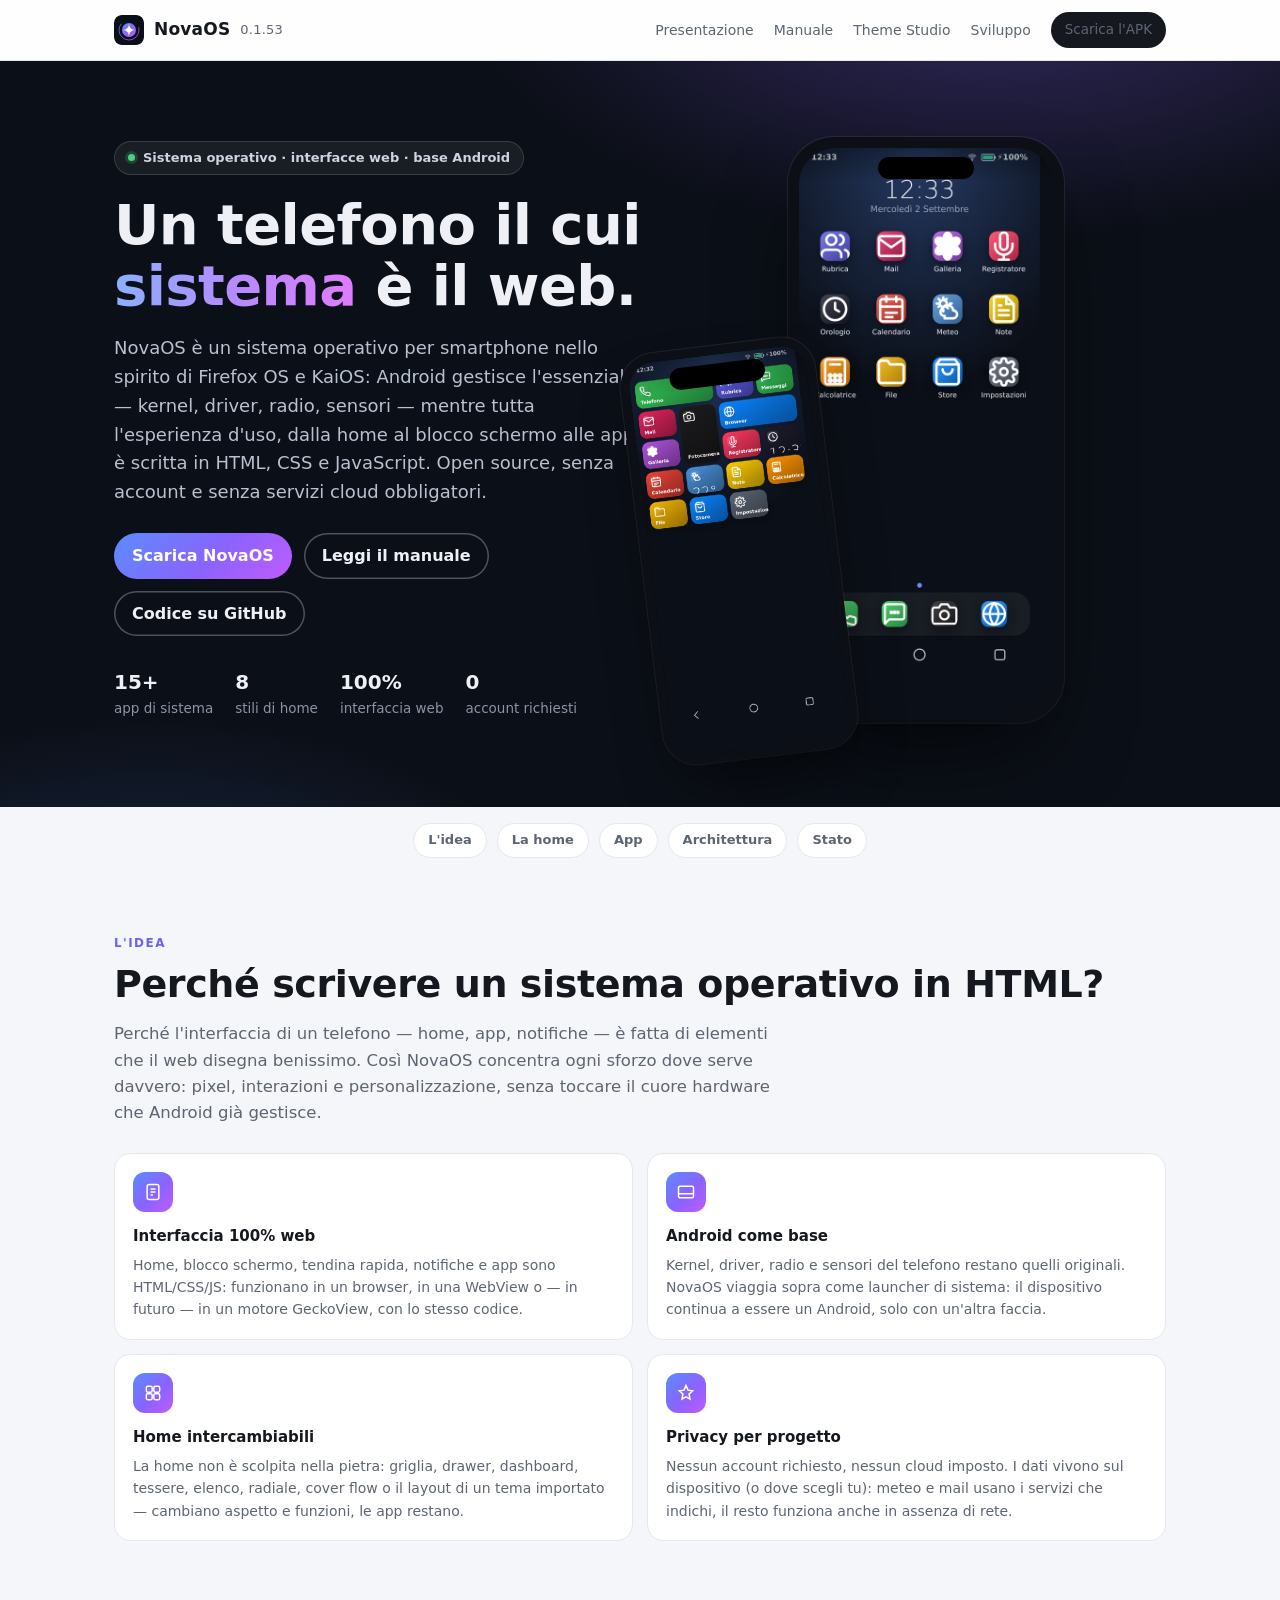
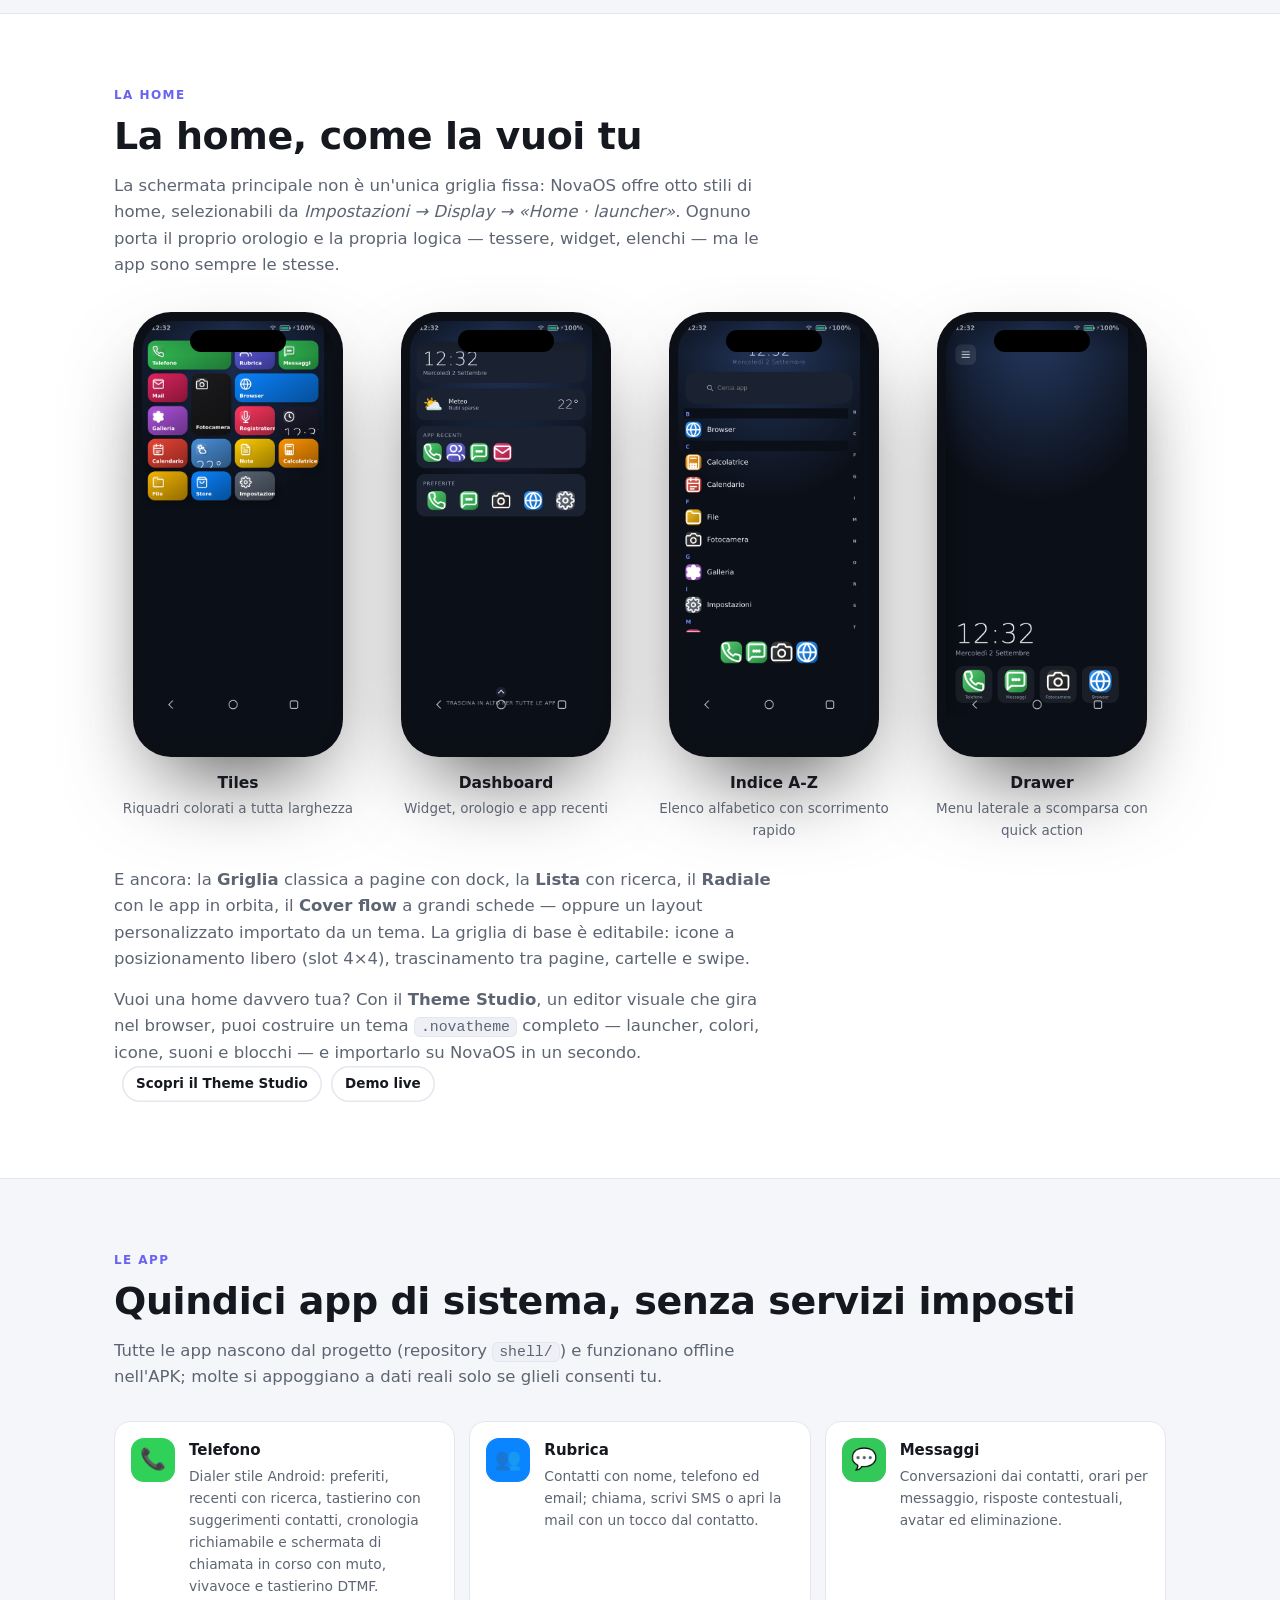
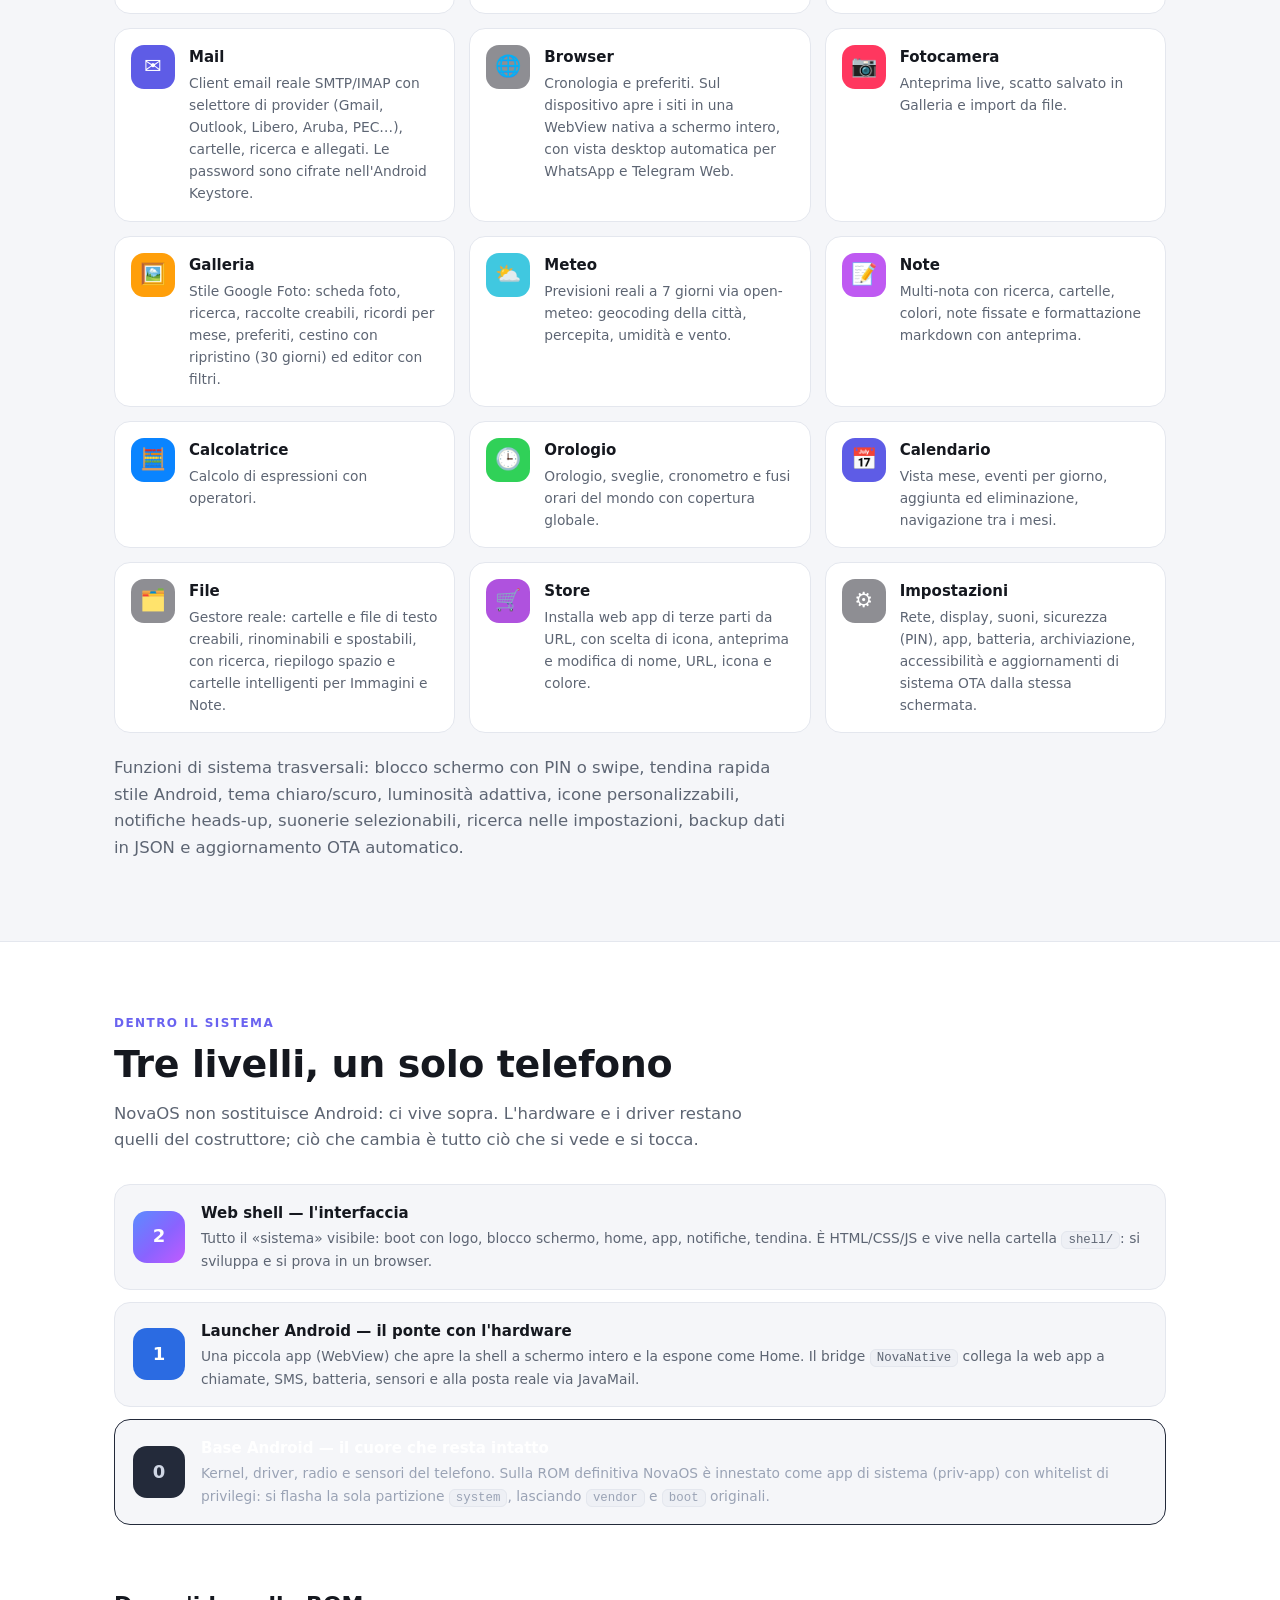
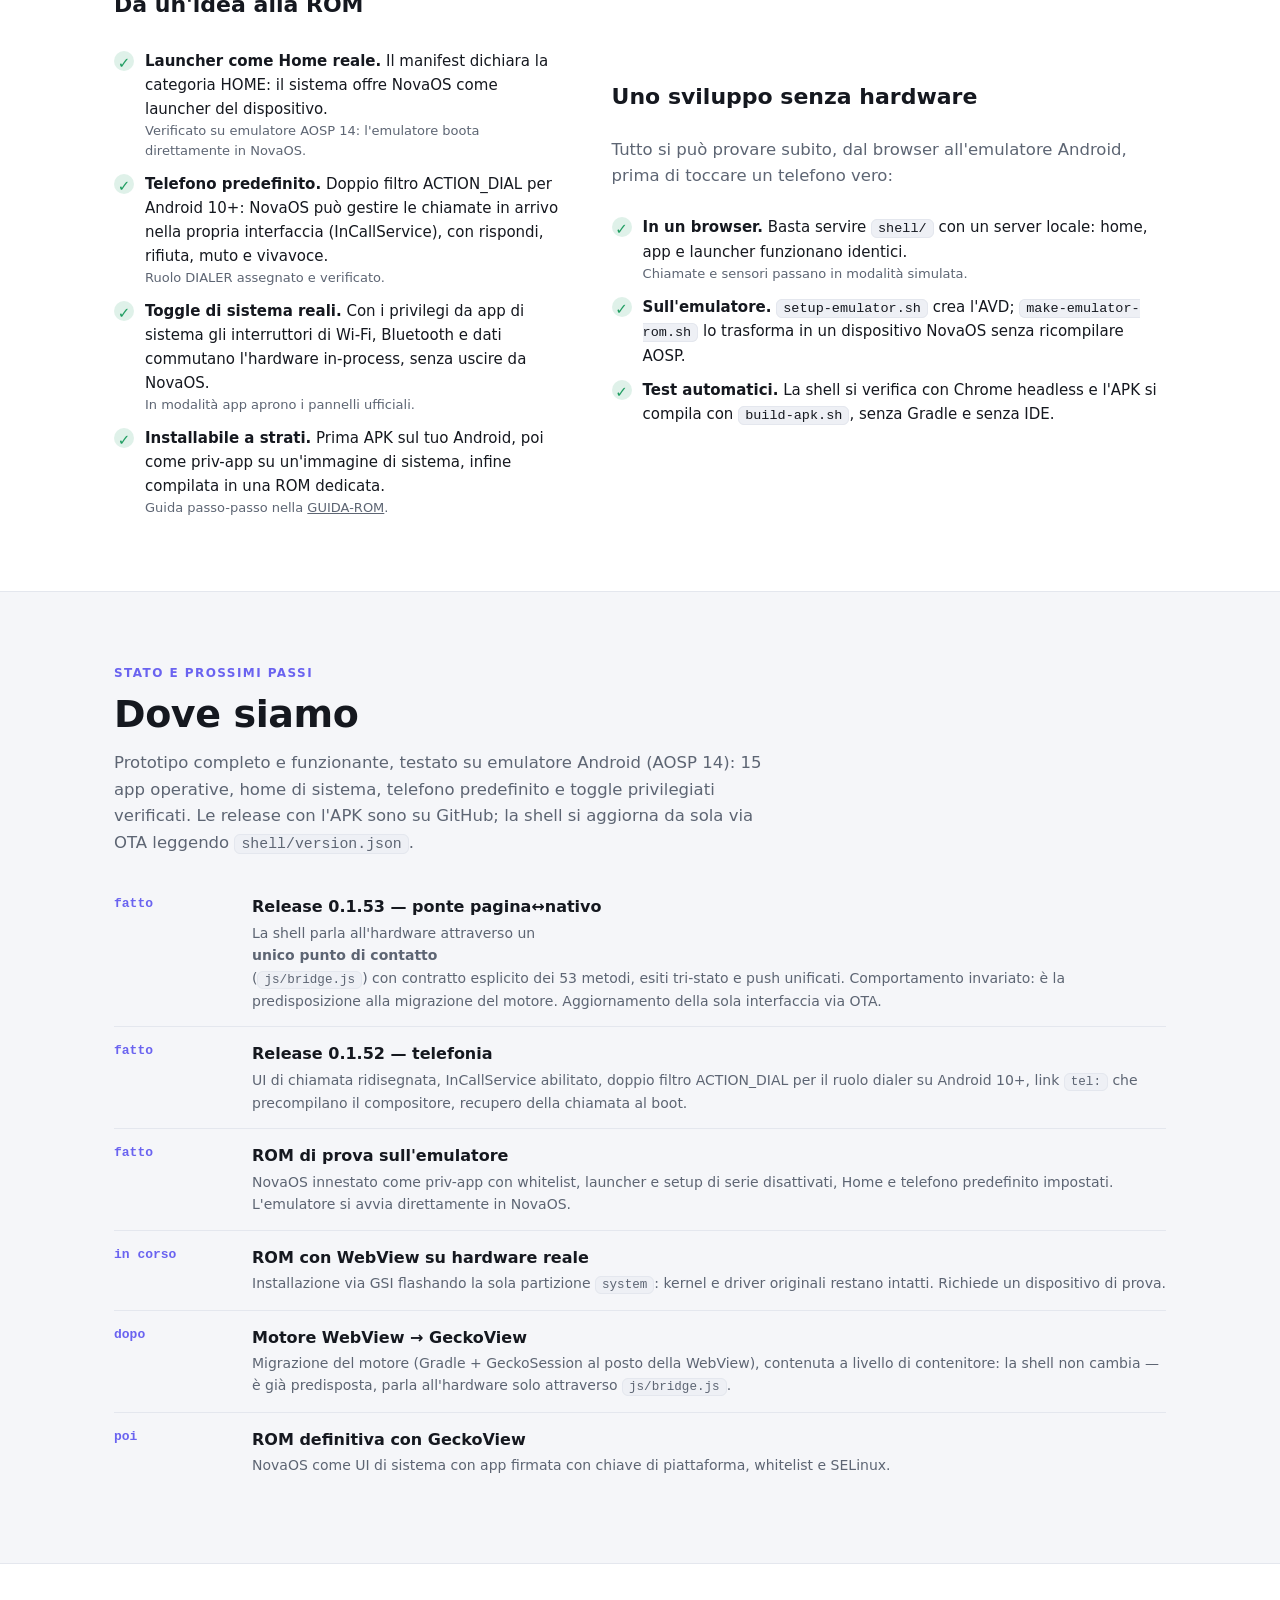
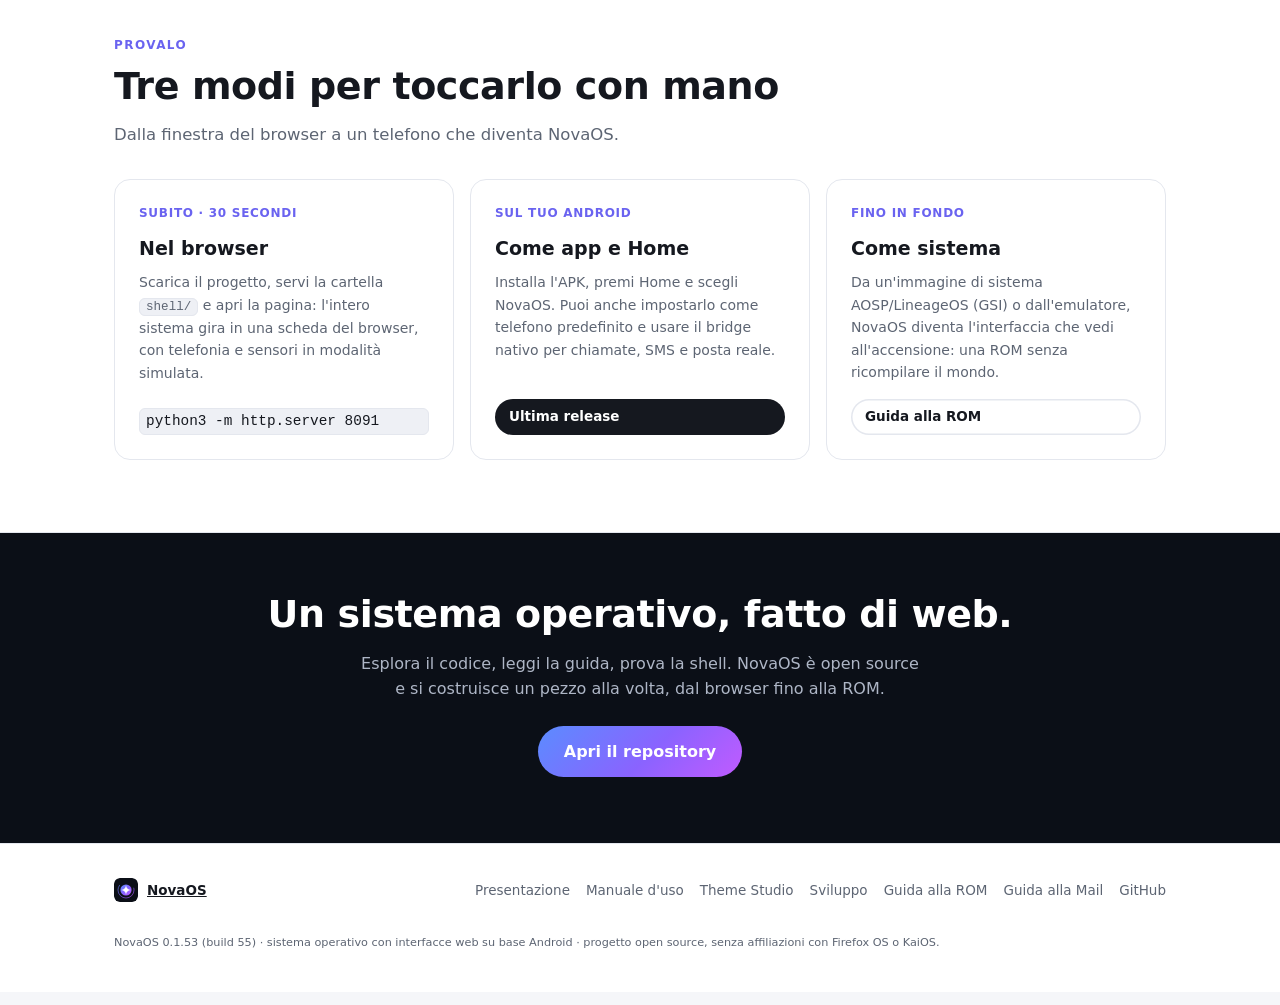
==== commit 300ee74f: "Ponte unico pagina-nativo (js/bridge.js) - release 0.1.53 La shell non chiama piu' window.NovaNative" ====
--- a/docs/index.html
+++ b/docs/index.html
@@ -22,7 +22,7 @@
 
 <header class="topbar">
   <div class="container">
-    <a class="brand" href="index.html"><img src="img/logo.svg" alt=""><b>NovaOS</b><span class="tagline">0.1.52</span></a>
+    <a class="brand" href="index.html"><img src="img/logo.svg" alt=""><b>NovaOS</b><span class="tagline">0.1.53</span></a>
     <nav class="nav">
       <a href="index.html">Presentazione</a>
       <a href="manuale.html">Manuale</a>
@@ -45,7 +45,7 @@
       Open source, senza account e senza servizi cloud obbligatori.</p>
       <div class="hero-cta">
         <a class="btn grad" href="https://github.com/RedRider21/NovaOS/releases/latest" target="_blank" rel="noopener">
-          Scarica NovaOS 0.1.52</a>
+          Scarica NovaOS</a>
         <a class="btn outline" href="manuale.html">Leggi il manuale</a>
         <a class="btn outline" href="https://github.com/RedRider21/NovaOS" target="_blank" rel="noopener">Codice su GitHub</a>
       </div>
@@ -276,6 +276,10 @@
       con l'APK sono su GitHub; la shell si aggiorna da sola via OTA leggendo
       <code>shell/version.json</code>.</p>
     <ol class="road">
+      <li><span class="s">fatto</span><div><b>Release 0.1.53 — ponte pagina↔nativo</b><p>La shell parla
+        all'hardware attraverso un <b>unico punto di contatto</b> (<code>js/bridge.js</code>) con
+        contratto esplicito dei 53 metodi, esiti tri-stato e push unificati. Comportamento invariato:
+        è la predisposizione alla migrazione del motore. Aggiornamento della sola interfaccia via OTA.</p></div></li>
       <li><span class="s">fatto</span><div><b>Release 0.1.52 — telefonia</b><p>UI di chiamata ridisegnata,
         InCallService abilitato, doppio filtro ACTION_DIAL per il ruolo dialer su Android 10+, link
         <code>tel:</code> che precompilano il compositore, recupero della chiamata al boot.</p></div></li>
@@ -287,7 +291,8 @@
         intatti. Richiede un dispositivo di prova.</p></div></li>
       <li><span class="s">dopo</span><div><b>Motore WebView → GeckoView</b><p>Migrazione del motore
         (Gradle + GeckoSession al posto della WebView), contenuta a livello di contenitore: la shell
-        non cambia.</p></div></li>
+        non cambia — è già predisposta, parla all'hardware solo attraverso
+        <code>js/bridge.js</code>.</p></div></li>
       <li><span class="s">poi</span><div><b>ROM definitiva con GeckoView</b><p>NovaOS come UI di
         sistema con app firmata con chiave di piattaforma, whitelist e SELinux.</p></div></li>
     </ol>
@@ -348,7 +353,7 @@
       <a href="https://github.com/RedRider21/NovaOS/blob/main/docs/GUIDA-MAIL.md">Guida alla Mail</a>
       <a href="https://github.com/RedRider21/NovaOS" target="_blank" rel="noopener">GitHub</a>
     </nav>
-    <small>NovaOS 0.1.52 (build 54) · sistema operativo con interfacce web su base Android ·
+    <small>NovaOS 0.1.53 (build 55) · sistema operativo con interfacce web su base Android ·
       progetto open source, senza affiliazioni con Firefox OS o KaiOS.</small>
   </div>
 </footer>
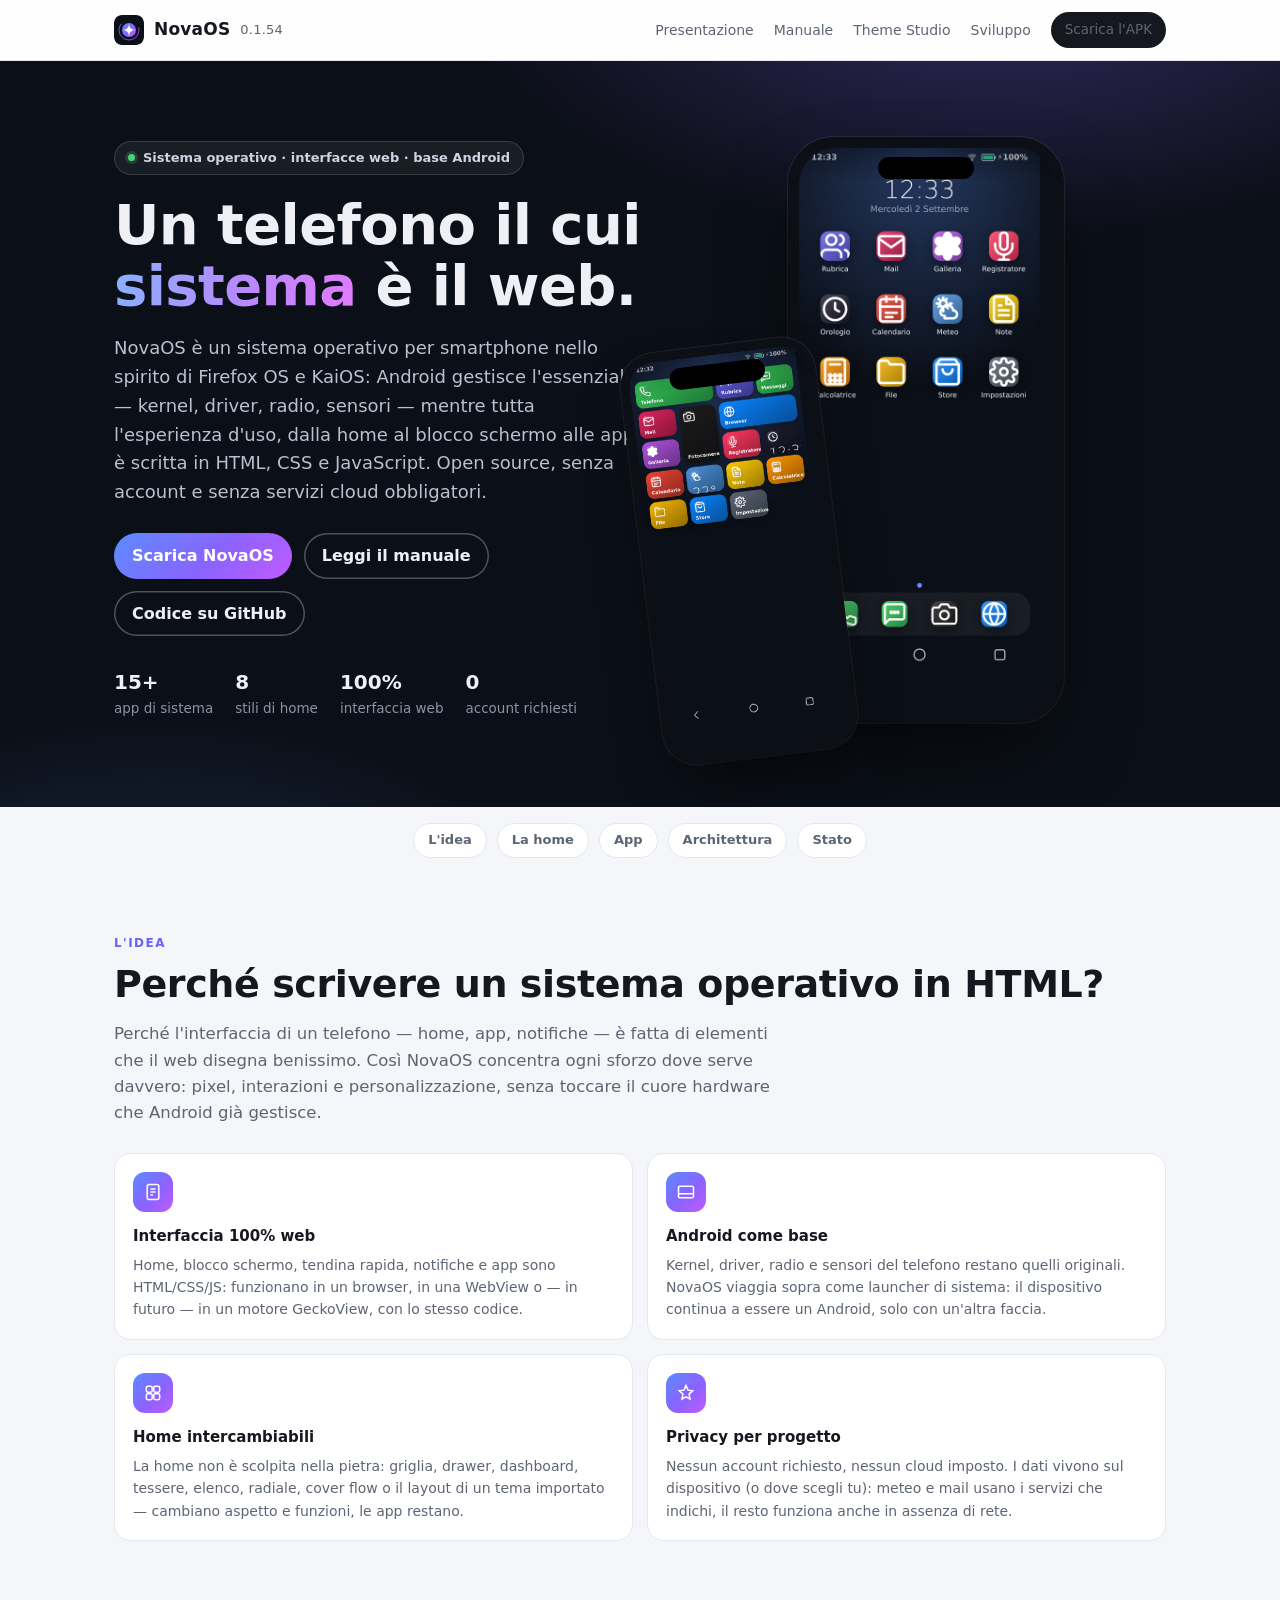
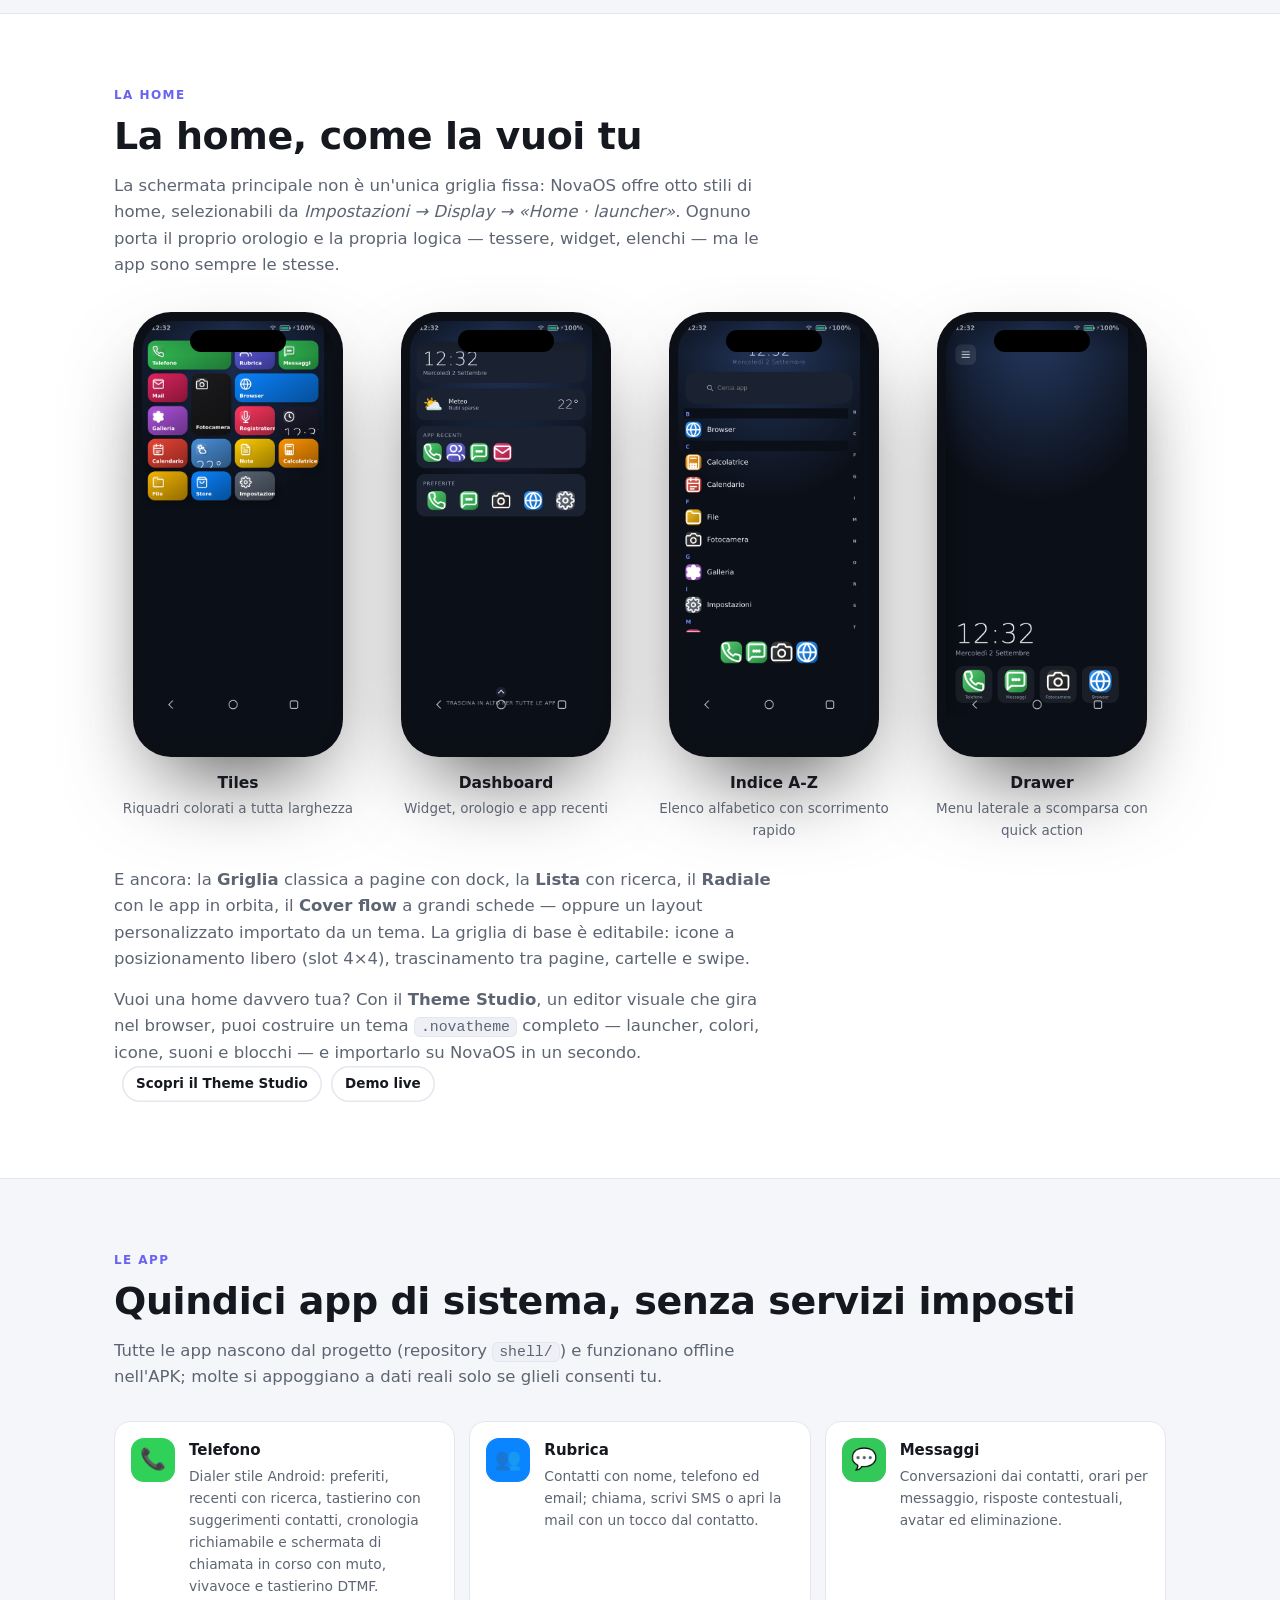
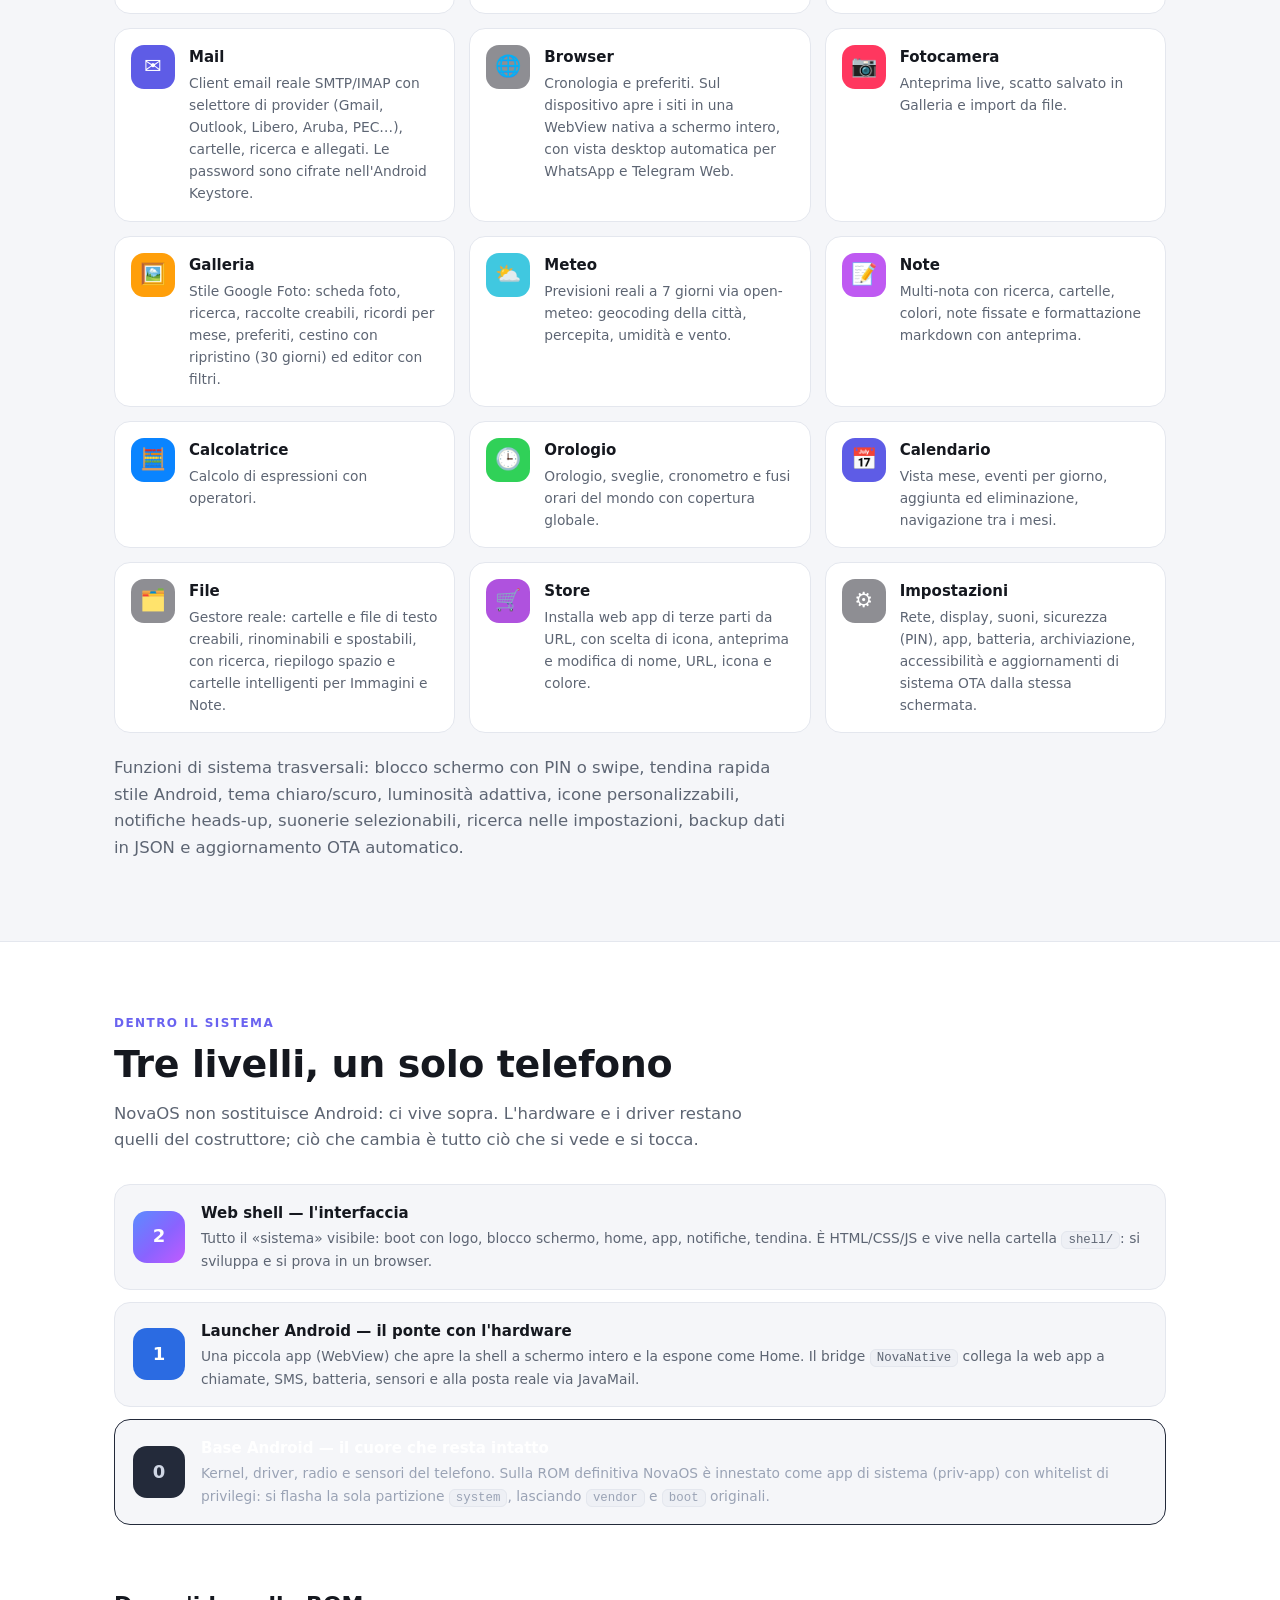
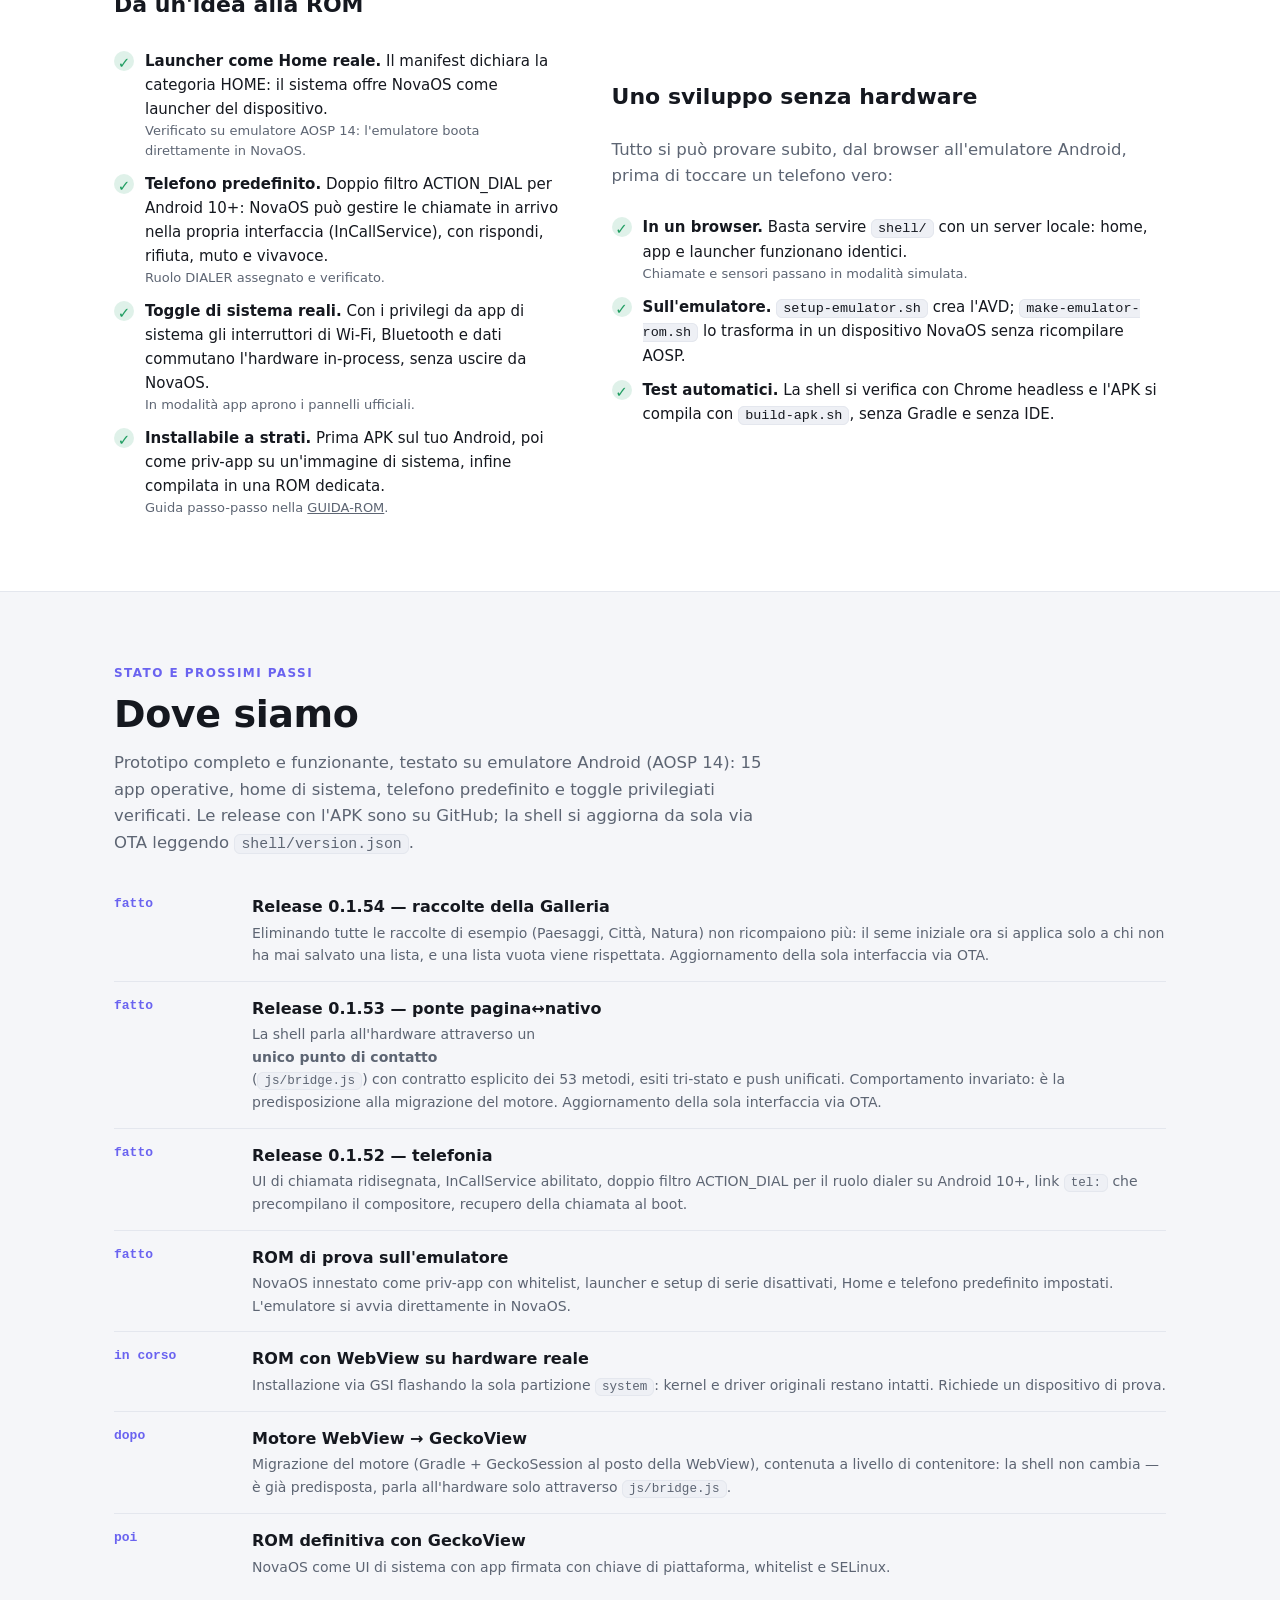
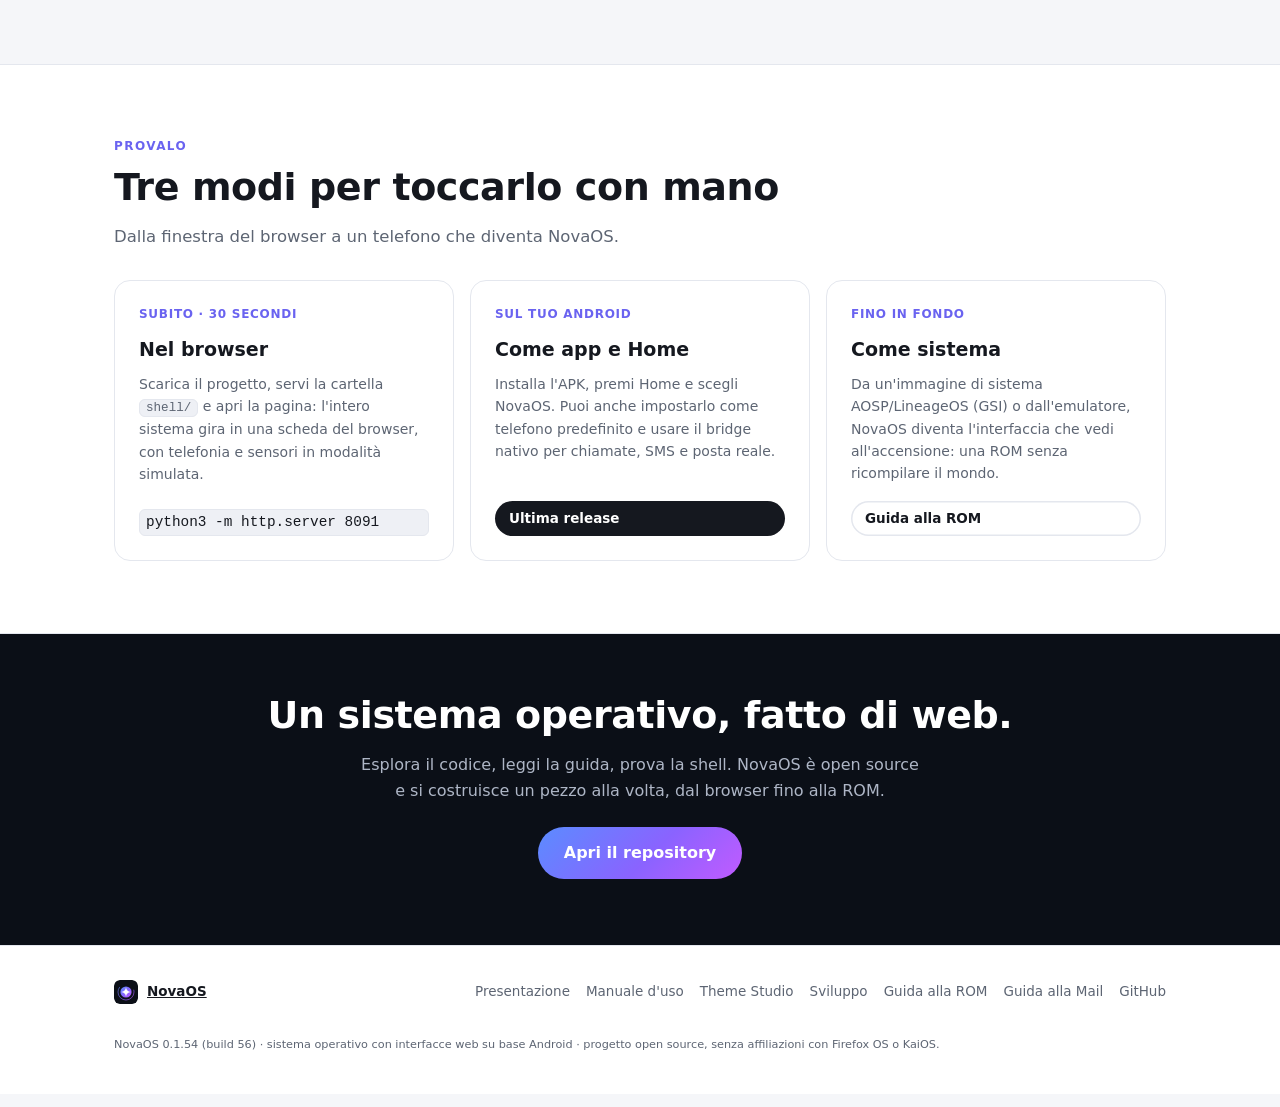
==== commit 2bcf09cf: "Galleria: le raccolte di esempio eliminate non ricompaiono - release 0.1.54 Eliminando tutte e tre l" ====
--- a/docs/index.html
+++ b/docs/index.html
@@ -22,7 +22,7 @@
 
 <header class="topbar">
   <div class="container">
-    <a class="brand" href="index.html"><img src="img/logo.svg" alt=""><b>NovaOS</b><span class="tagline">0.1.53</span></a>
+    <a class="brand" href="index.html"><img src="img/logo.svg" alt=""><b>NovaOS</b><span class="tagline">0.1.54</span></a>
     <nav class="nav">
       <a href="index.html">Presentazione</a>
       <a href="manuale.html">Manuale</a>
@@ -276,6 +276,10 @@
       con l'APK sono su GitHub; la shell si aggiorna da sola via OTA leggendo
       <code>shell/version.json</code>.</p>
     <ol class="road">
+      <li><span class="s">fatto</span><div><b>Release 0.1.54 — raccolte della Galleria</b><p>Eliminando
+        tutte le raccolte di esempio (Paesaggi, Città, Natura) non ricompaiono più: il seme iniziale
+        ora si applica solo a chi non ha mai salvato una lista, e una lista vuota viene rispettata.
+        Aggiornamento della sola interfaccia via OTA.</p></div></li>
       <li><span class="s">fatto</span><div><b>Release 0.1.53 — ponte pagina↔nativo</b><p>La shell parla
         all'hardware attraverso un <b>unico punto di contatto</b> (<code>js/bridge.js</code>) con
         contratto esplicito dei 53 metodi, esiti tri-stato e push unificati. Comportamento invariato:
@@ -353,7 +357,7 @@
       <a href="https://github.com/RedRider21/NovaOS/blob/main/docs/GUIDA-MAIL.md">Guida alla Mail</a>
       <a href="https://github.com/RedRider21/NovaOS" target="_blank" rel="noopener">GitHub</a>
     </nav>
-    <small>NovaOS 0.1.53 (build 55) · sistema operativo con interfacce web su base Android ·
+    <small>NovaOS 0.1.54 (build 56) · sistema operativo con interfacce web su base Android ·
       progetto open source, senza affiliazioni con Firefox OS o KaiOS.</small>
   </div>
 </footer>
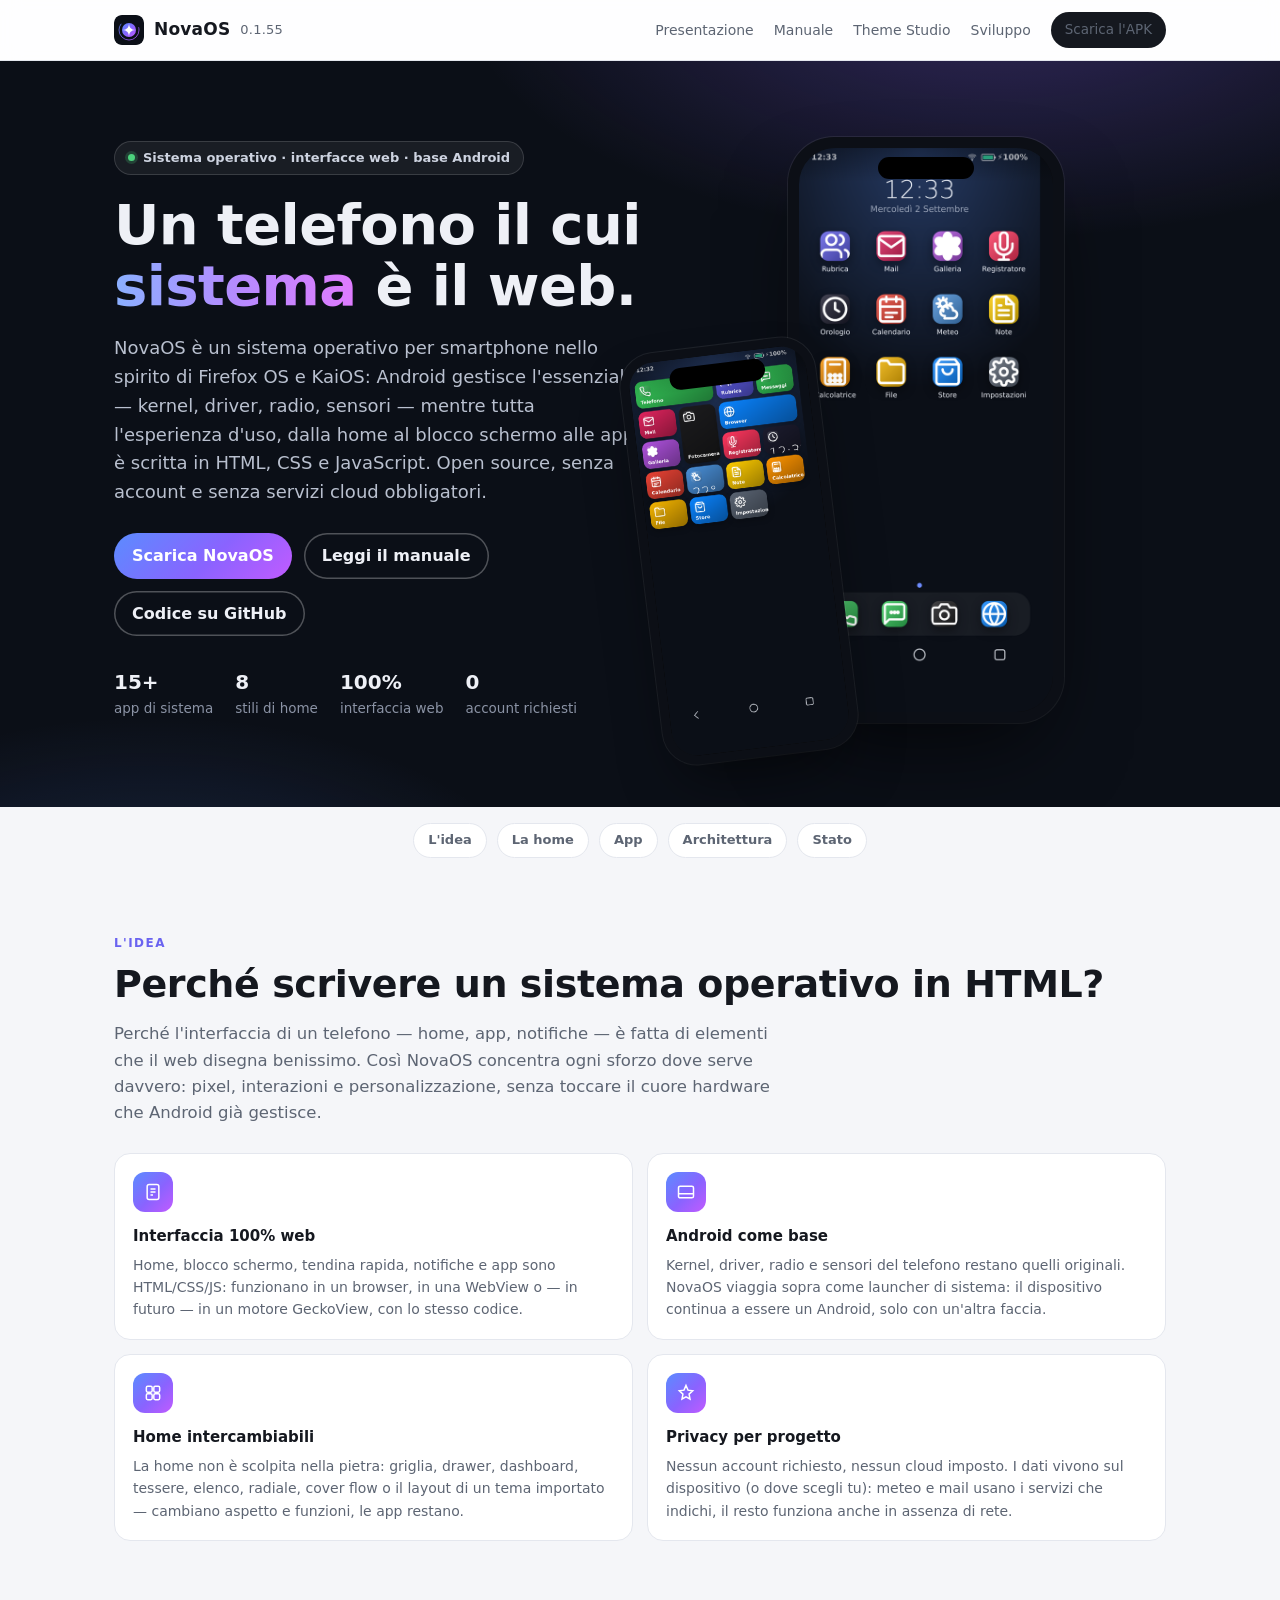
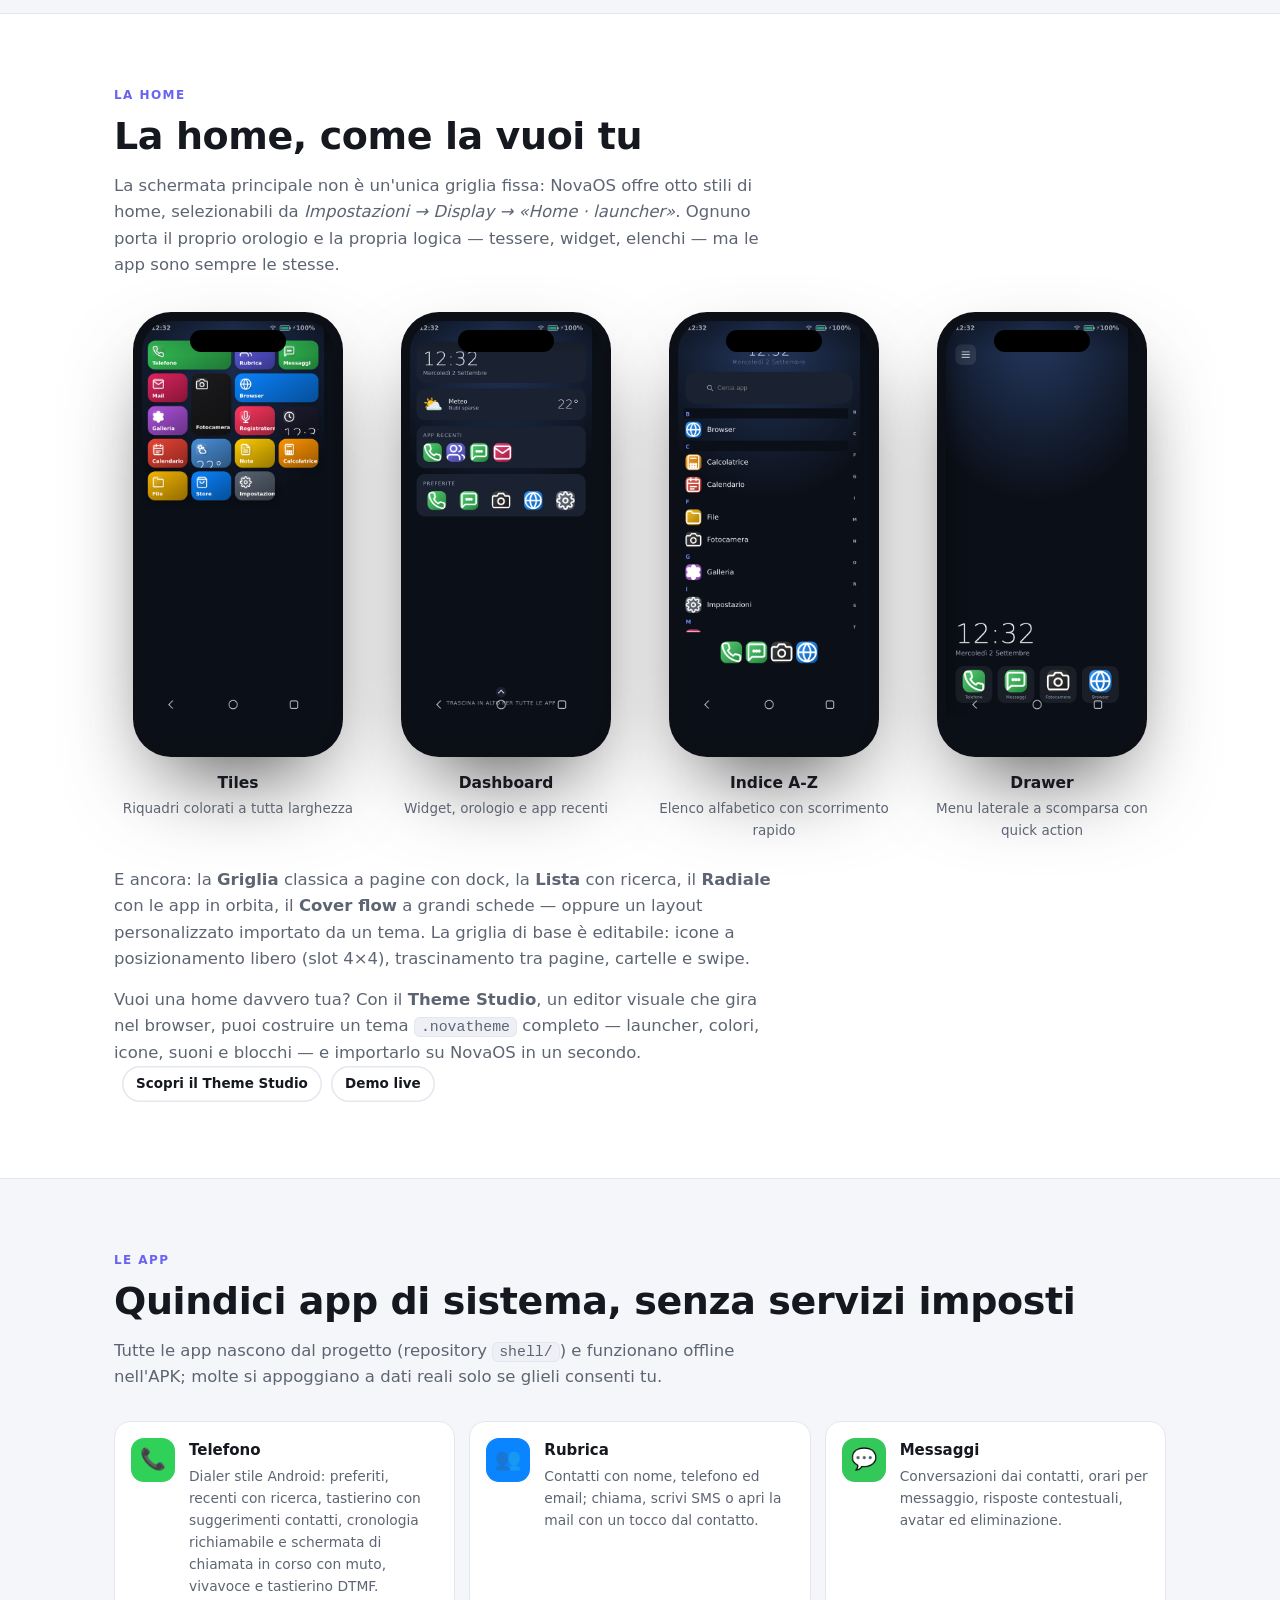
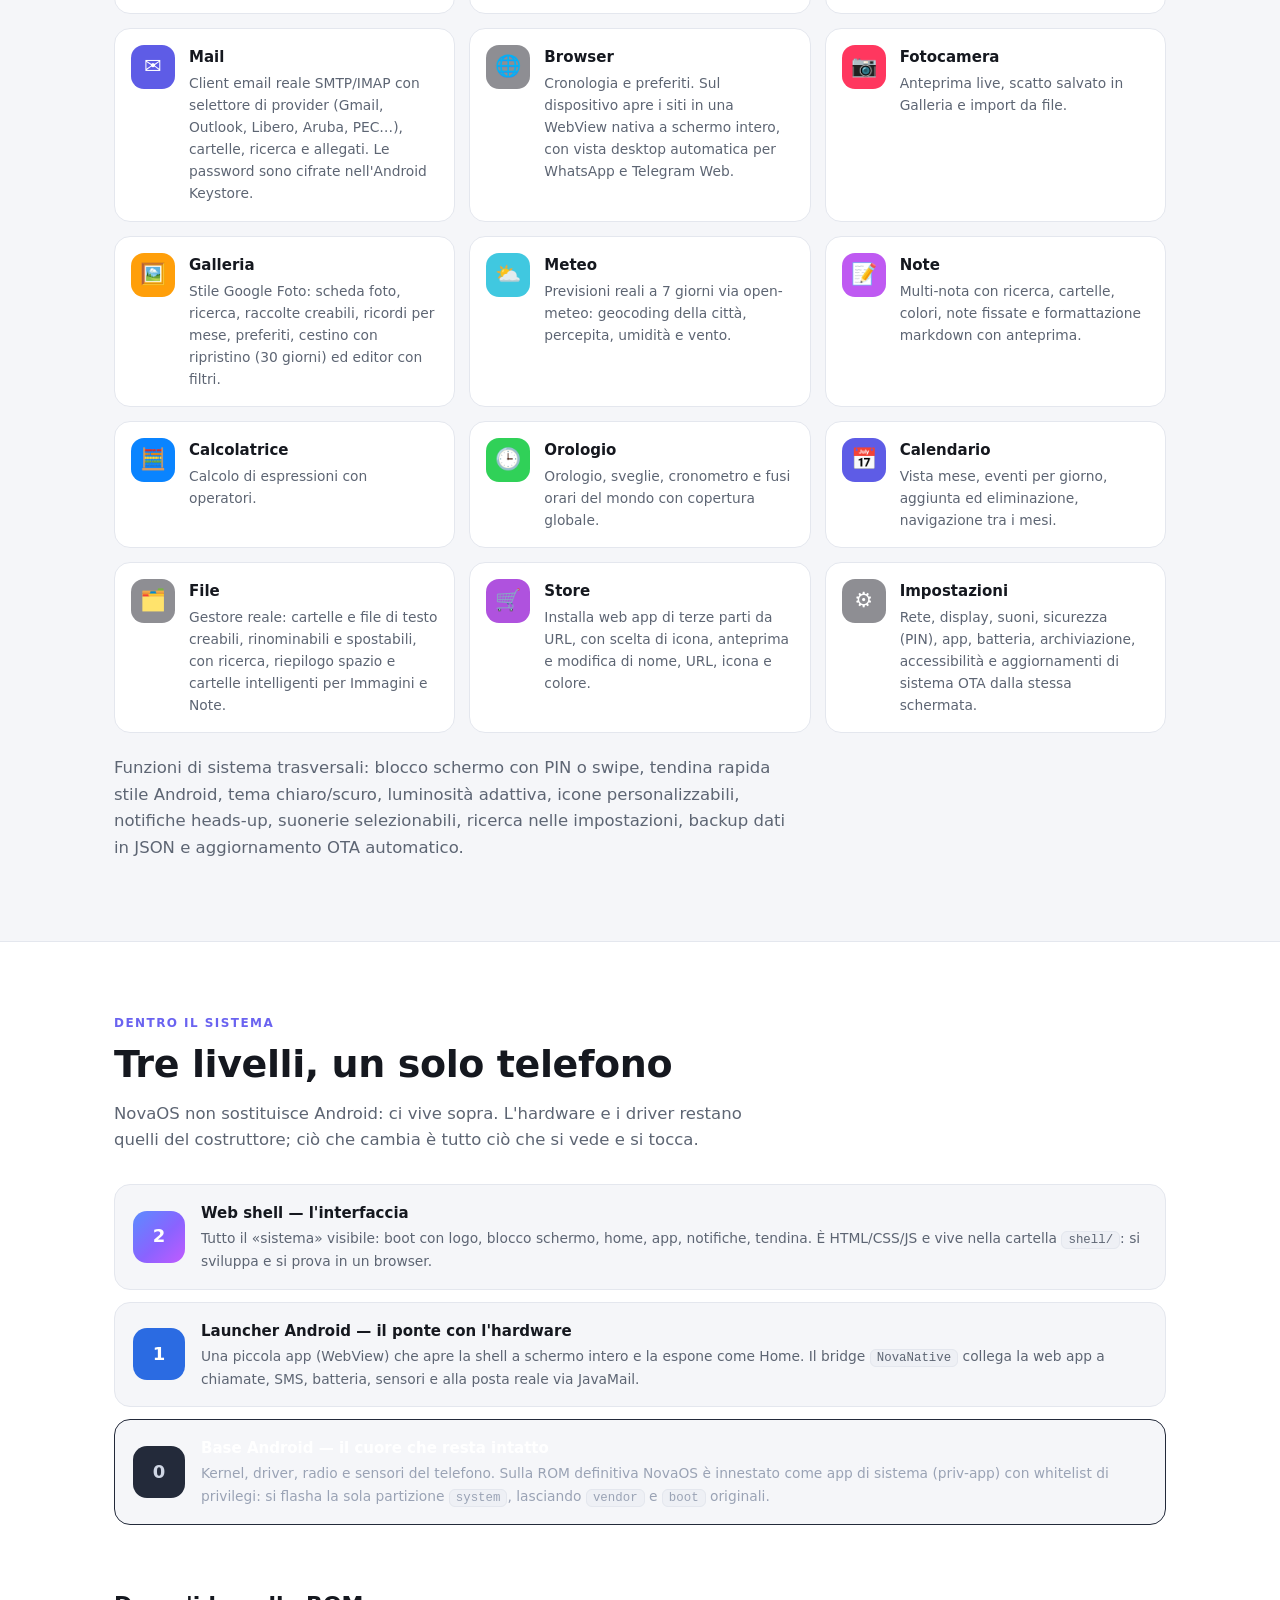
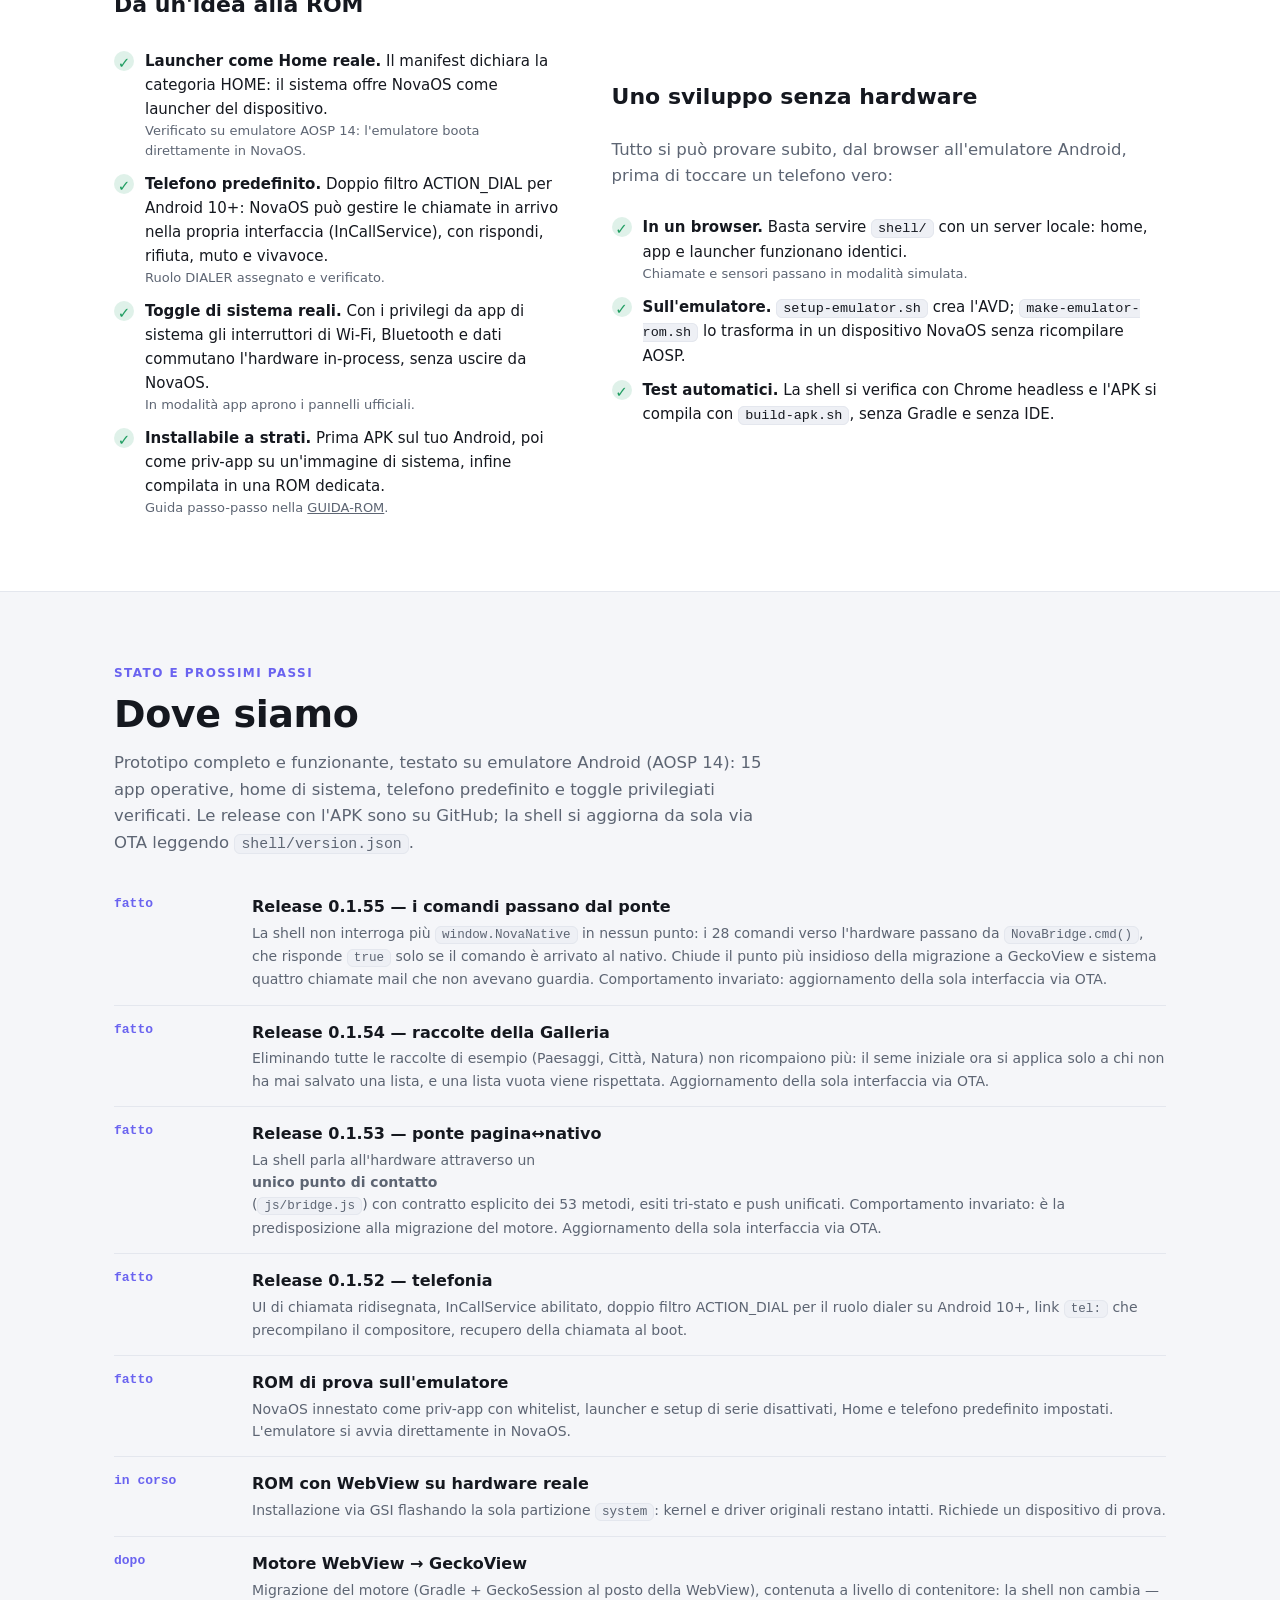
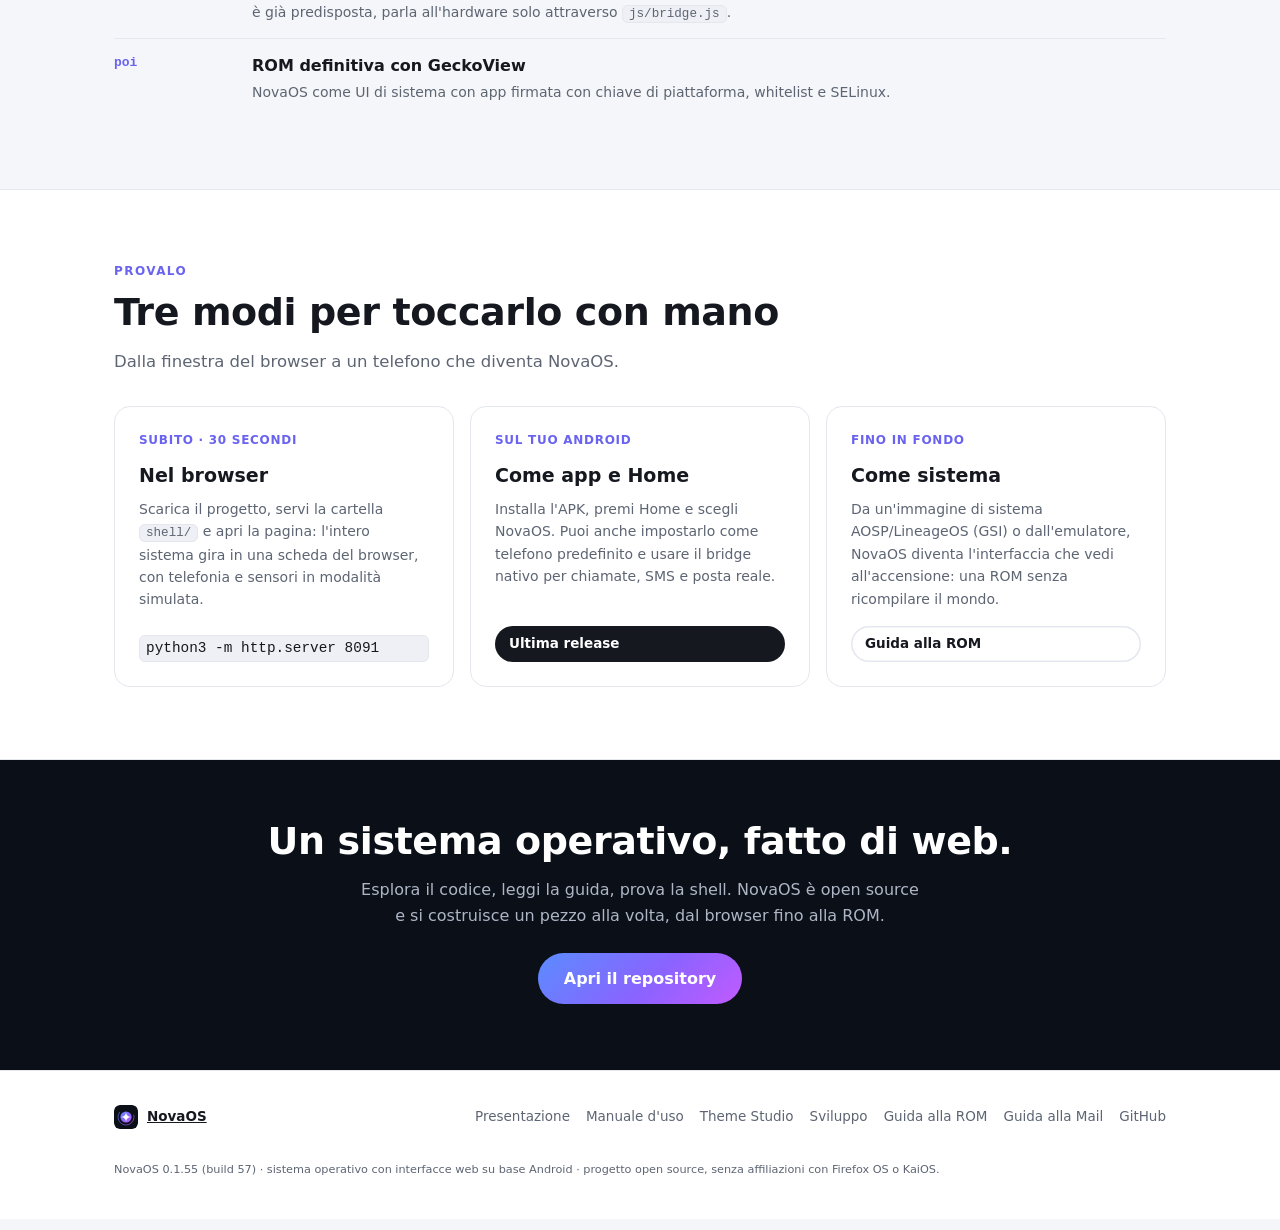
==== commit 404f7d07: "Comandi verso il nativo instradati dal ponte - release 0.1.55 La shell non interroga piu' window.Nov" ====
--- a/docs/index.html
+++ b/docs/index.html
@@ -22,7 +22,7 @@
 
 <header class="topbar">
   <div class="container">
-    <a class="brand" href="index.html"><img src="img/logo.svg" alt=""><b>NovaOS</b><span class="tagline">0.1.54</span></a>
+    <a class="brand" href="index.html"><img src="img/logo.svg" alt=""><b>NovaOS</b><span class="tagline">0.1.55</span></a>
     <nav class="nav">
       <a href="index.html">Presentazione</a>
       <a href="manuale.html">Manuale</a>
@@ -276,6 +276,12 @@
       con l'APK sono su GitHub; la shell si aggiorna da sola via OTA leggendo
       <code>shell/version.json</code>.</p>
     <ol class="road">
+      <li><span class="s">fatto</span><div><b>Release 0.1.55 — i comandi passano dal ponte</b><p>La shell
+        non interroga più <code>window.NovaNative</code> in nessun punto: i 28 comandi verso l'hardware
+        passano da <code>NovaBridge.cmd()</code>, che risponde <code>true</code> solo se il comando è
+        arrivato al nativo. Chiude il punto più insidioso della migrazione a GeckoView e sistema quattro
+        chiamate mail che non avevano guardia. Comportamento invariato: aggiornamento della sola
+        interfaccia via OTA.</p></div></li>
       <li><span class="s">fatto</span><div><b>Release 0.1.54 — raccolte della Galleria</b><p>Eliminando
         tutte le raccolte di esempio (Paesaggi, Città, Natura) non ricompaiono più: il seme iniziale
         ora si applica solo a chi non ha mai salvato una lista, e una lista vuota viene rispettata.
@@ -357,7 +363,7 @@
       <a href="https://github.com/RedRider21/NovaOS/blob/main/docs/GUIDA-MAIL.md">Guida alla Mail</a>
       <a href="https://github.com/RedRider21/NovaOS" target="_blank" rel="noopener">GitHub</a>
     </nav>
-    <small>NovaOS 0.1.54 (build 56) · sistema operativo con interfacce web su base Android ·
+    <small>NovaOS 0.1.55 (build 57) · sistema operativo con interfacce web su base Android ·
       progetto open source, senza affiliazioni con Firefox OS o KaiOS.</small>
   </div>
 </footer>
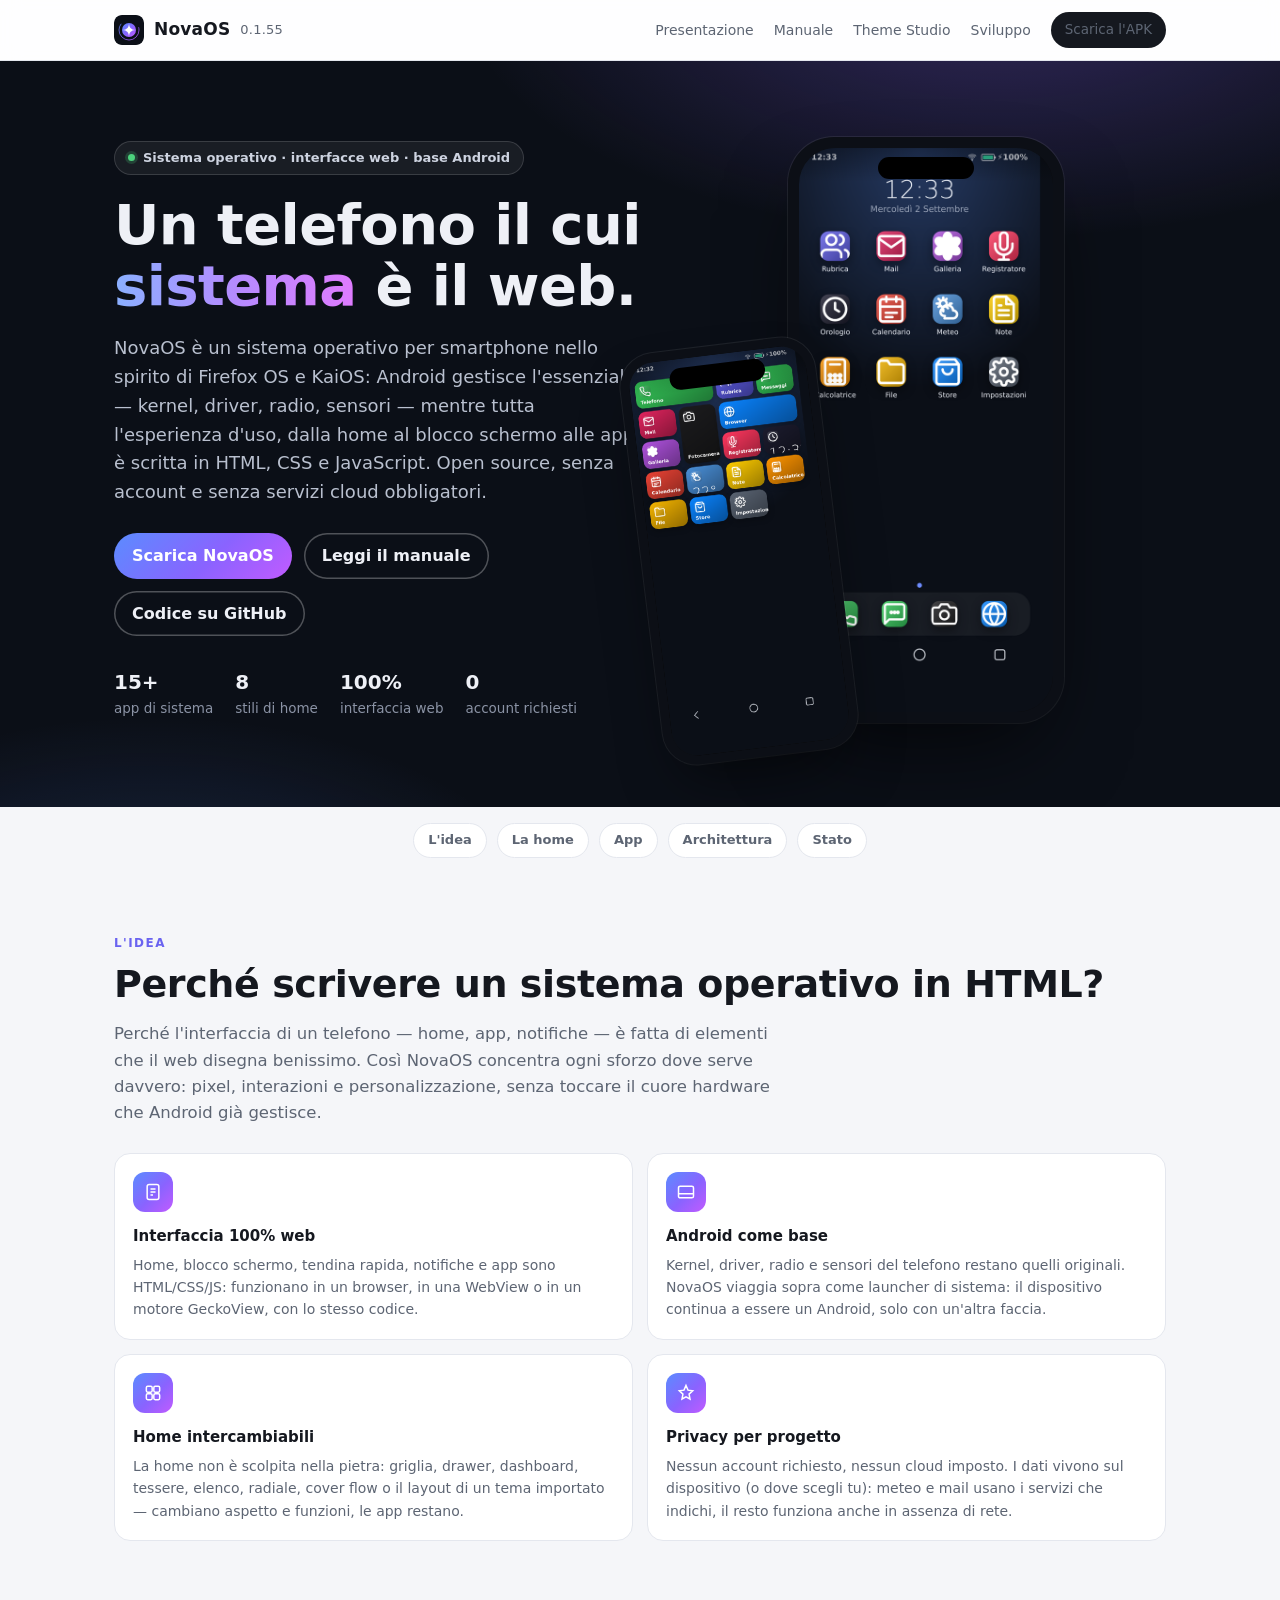
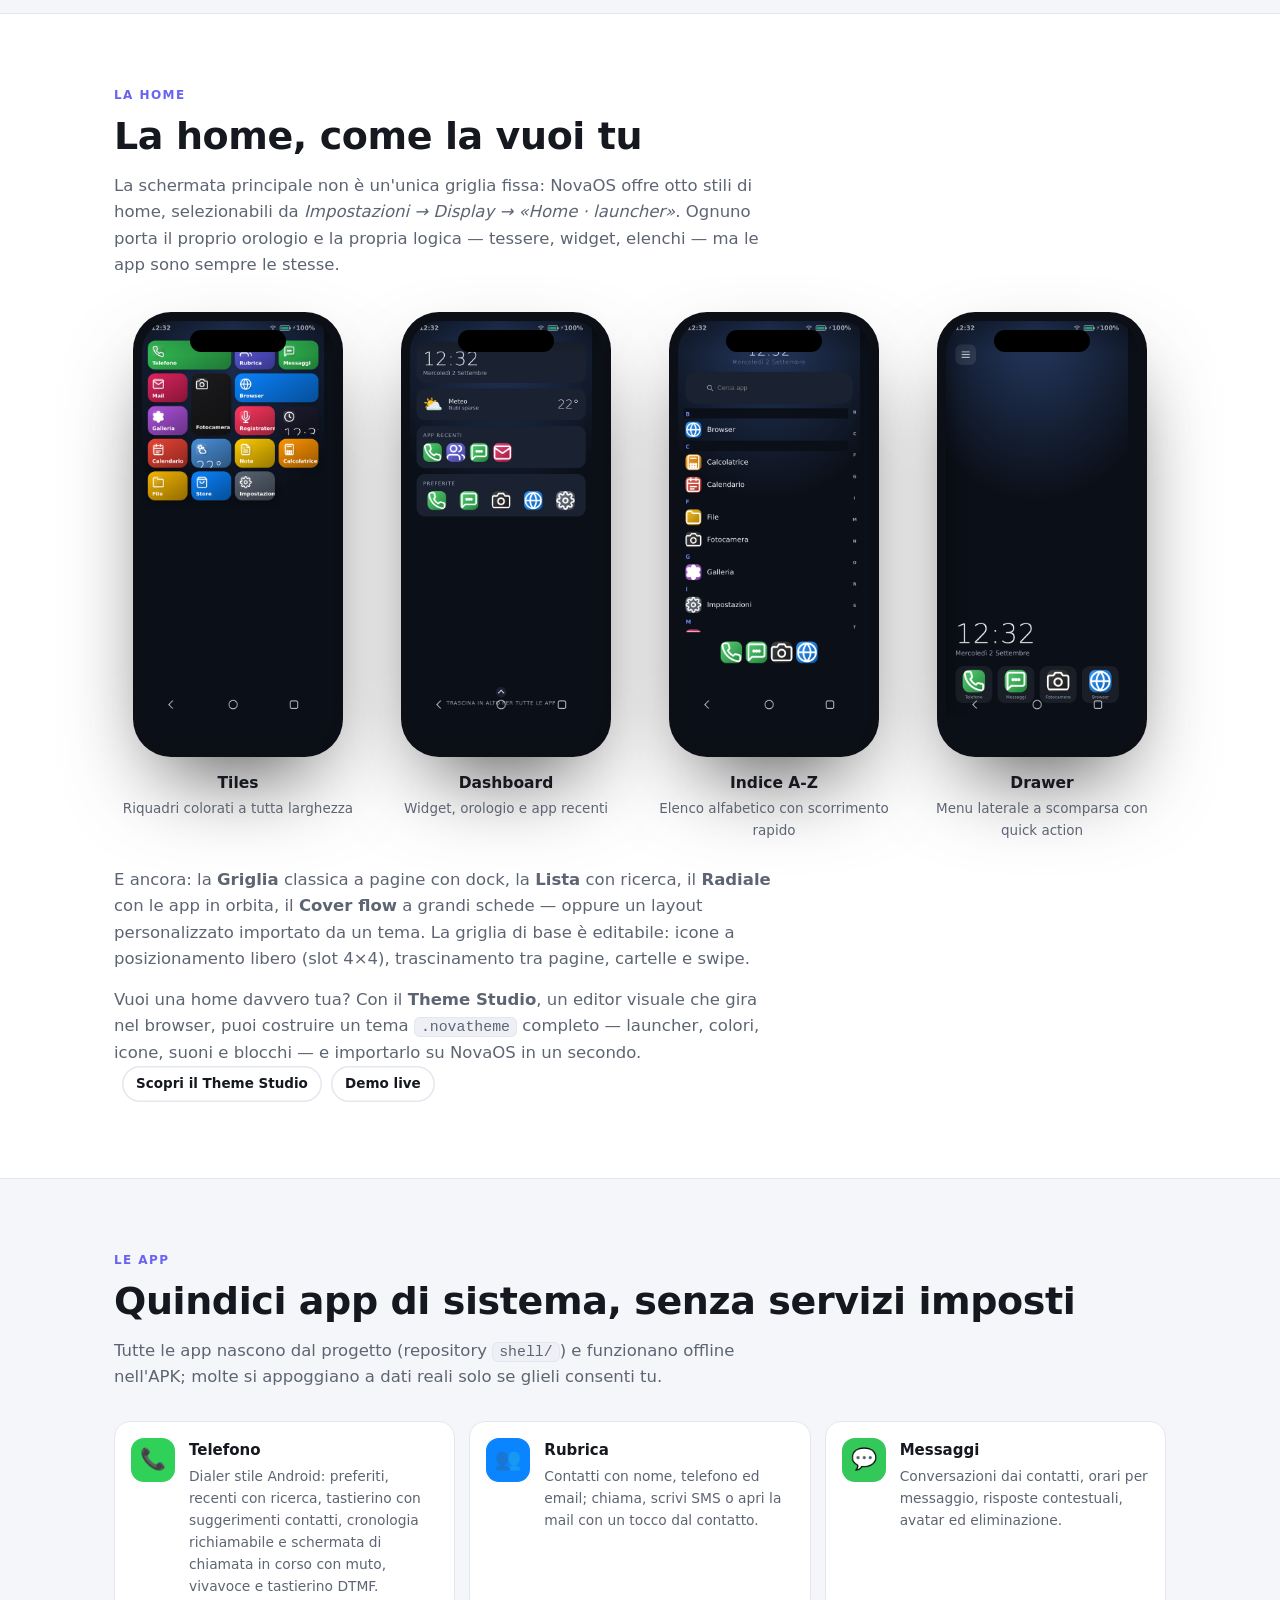
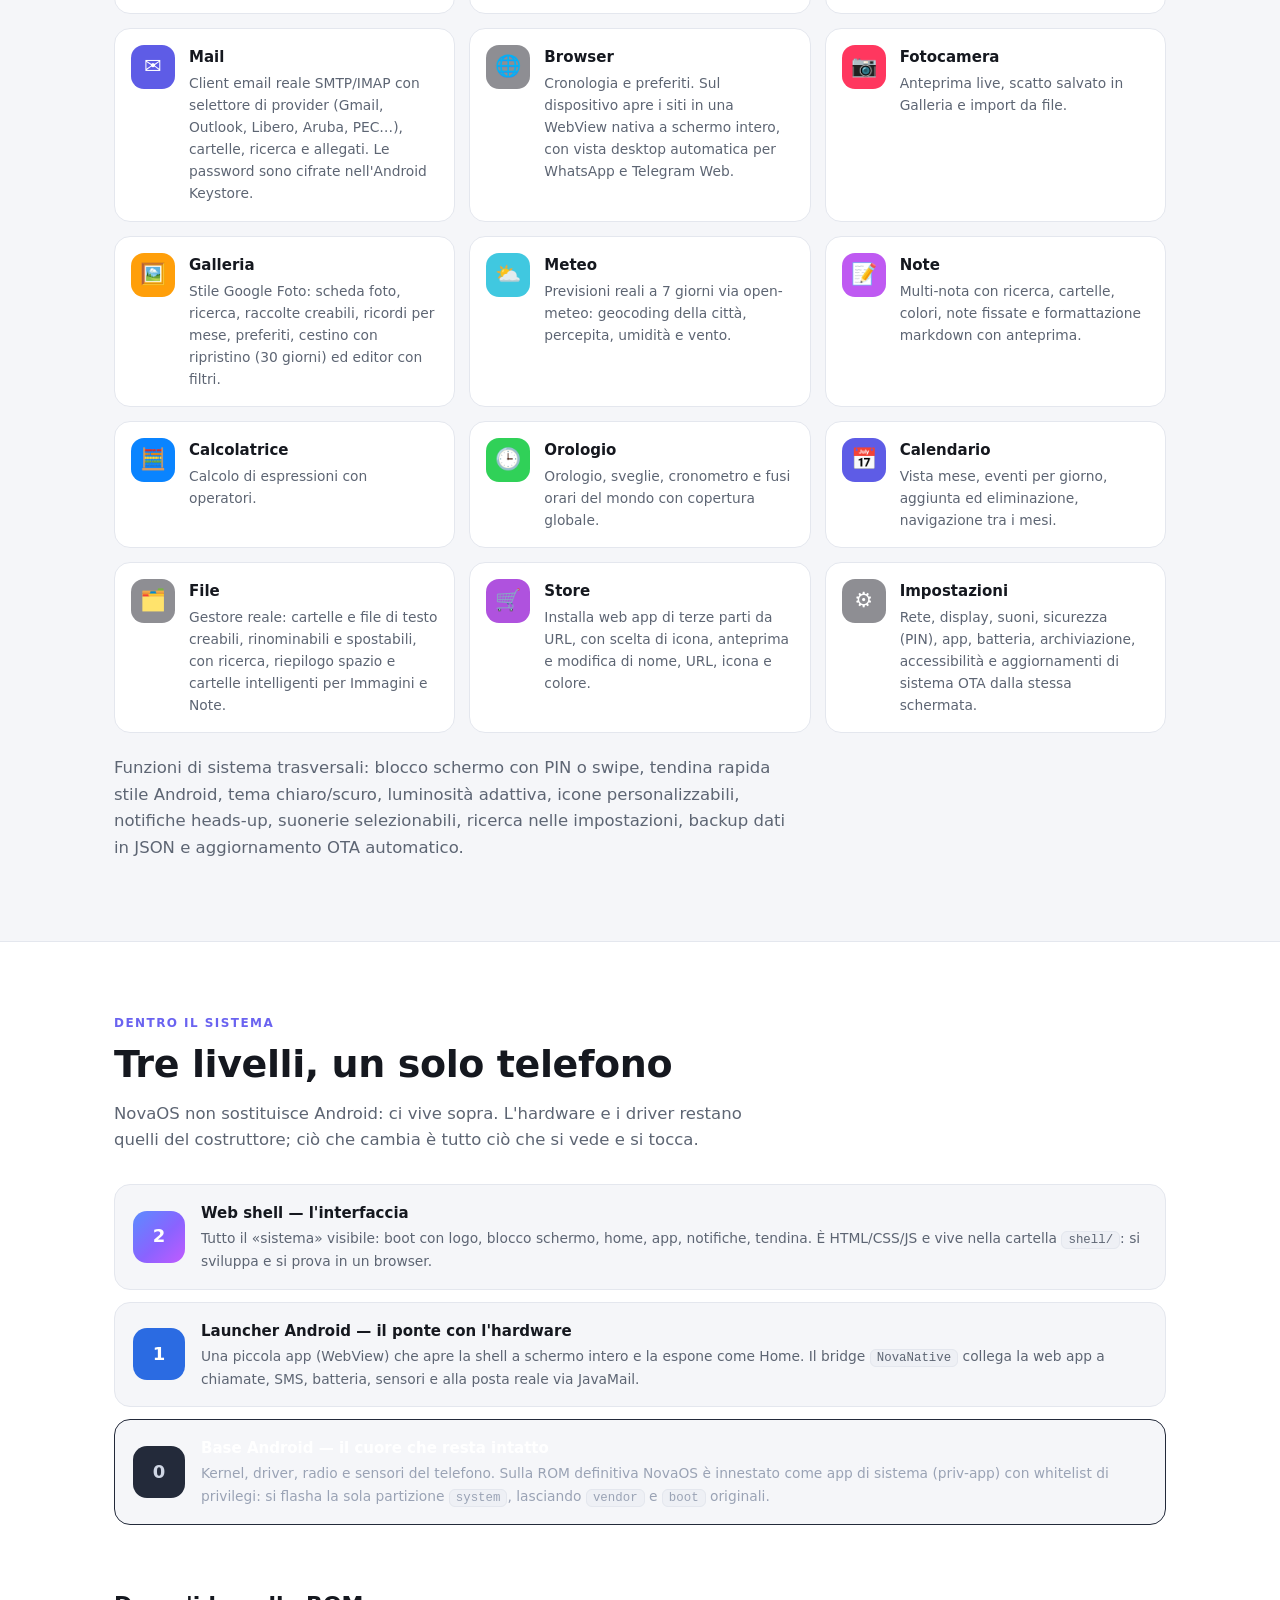
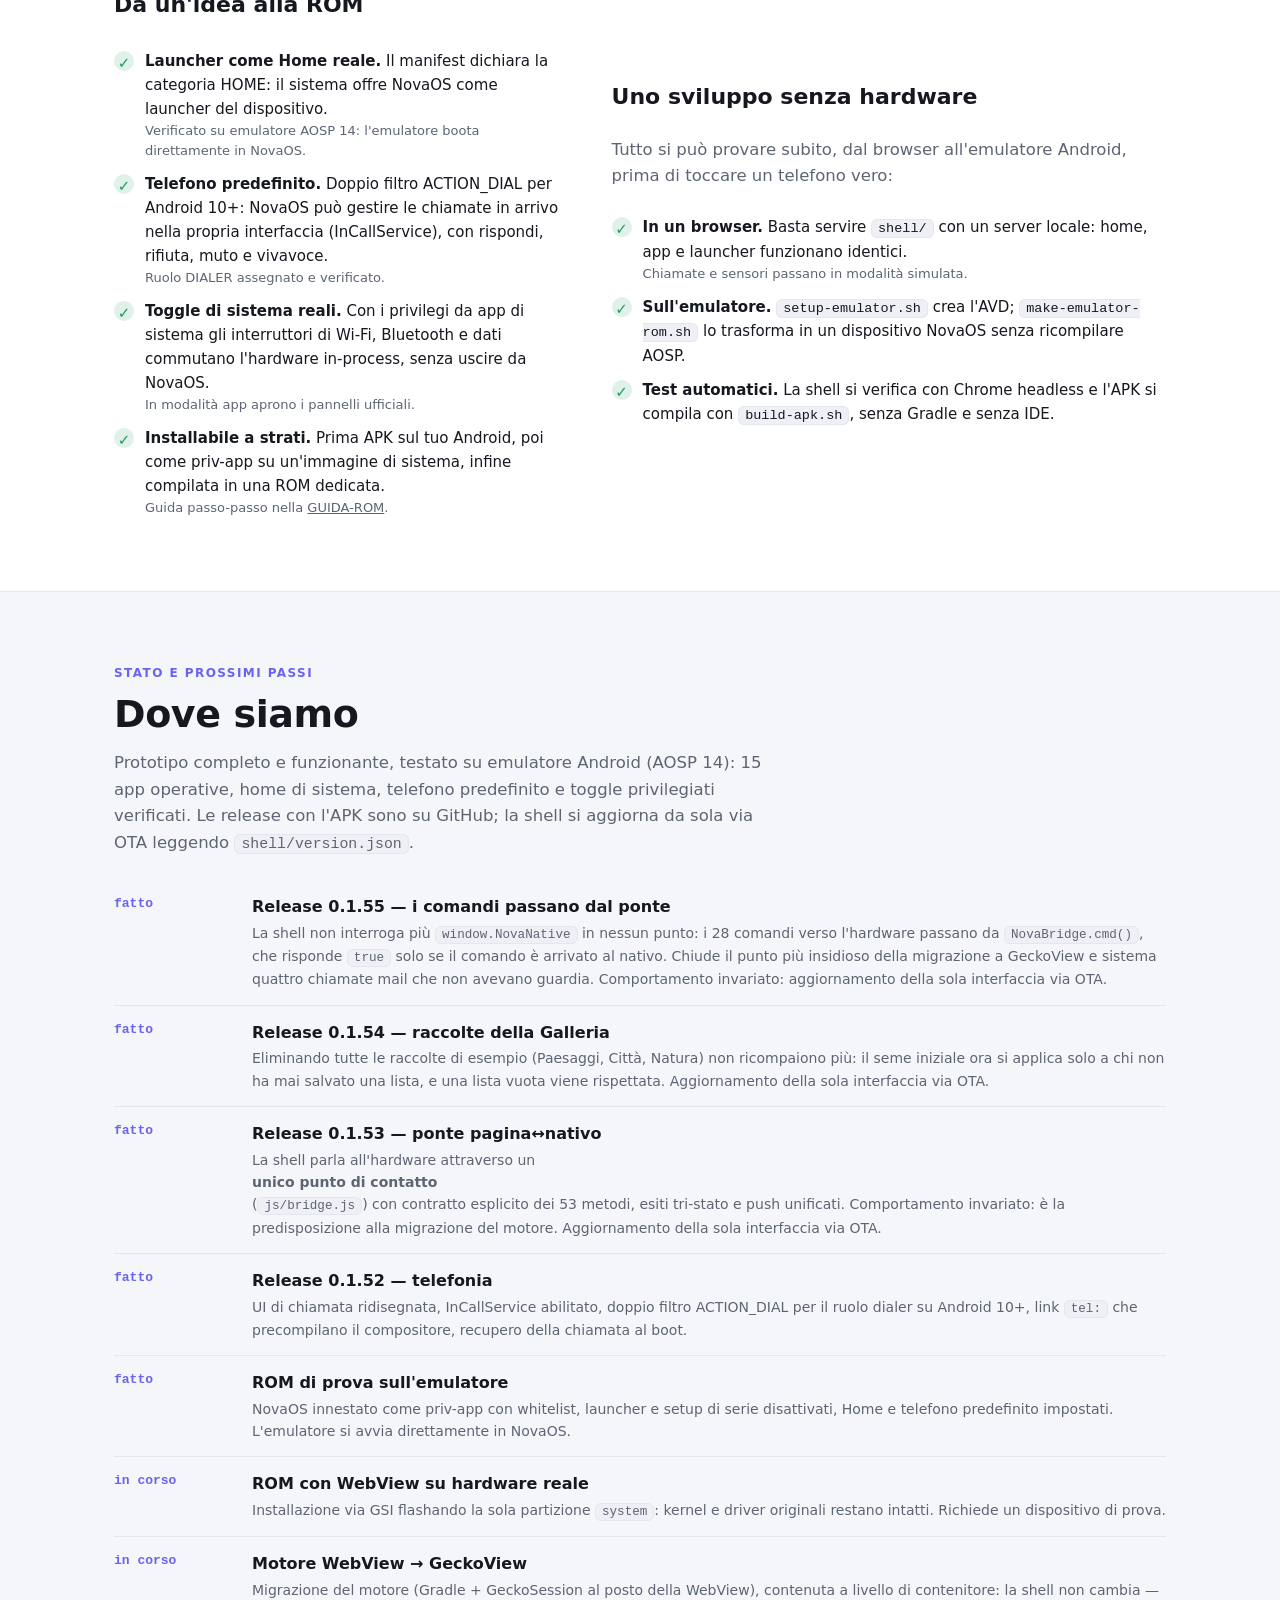
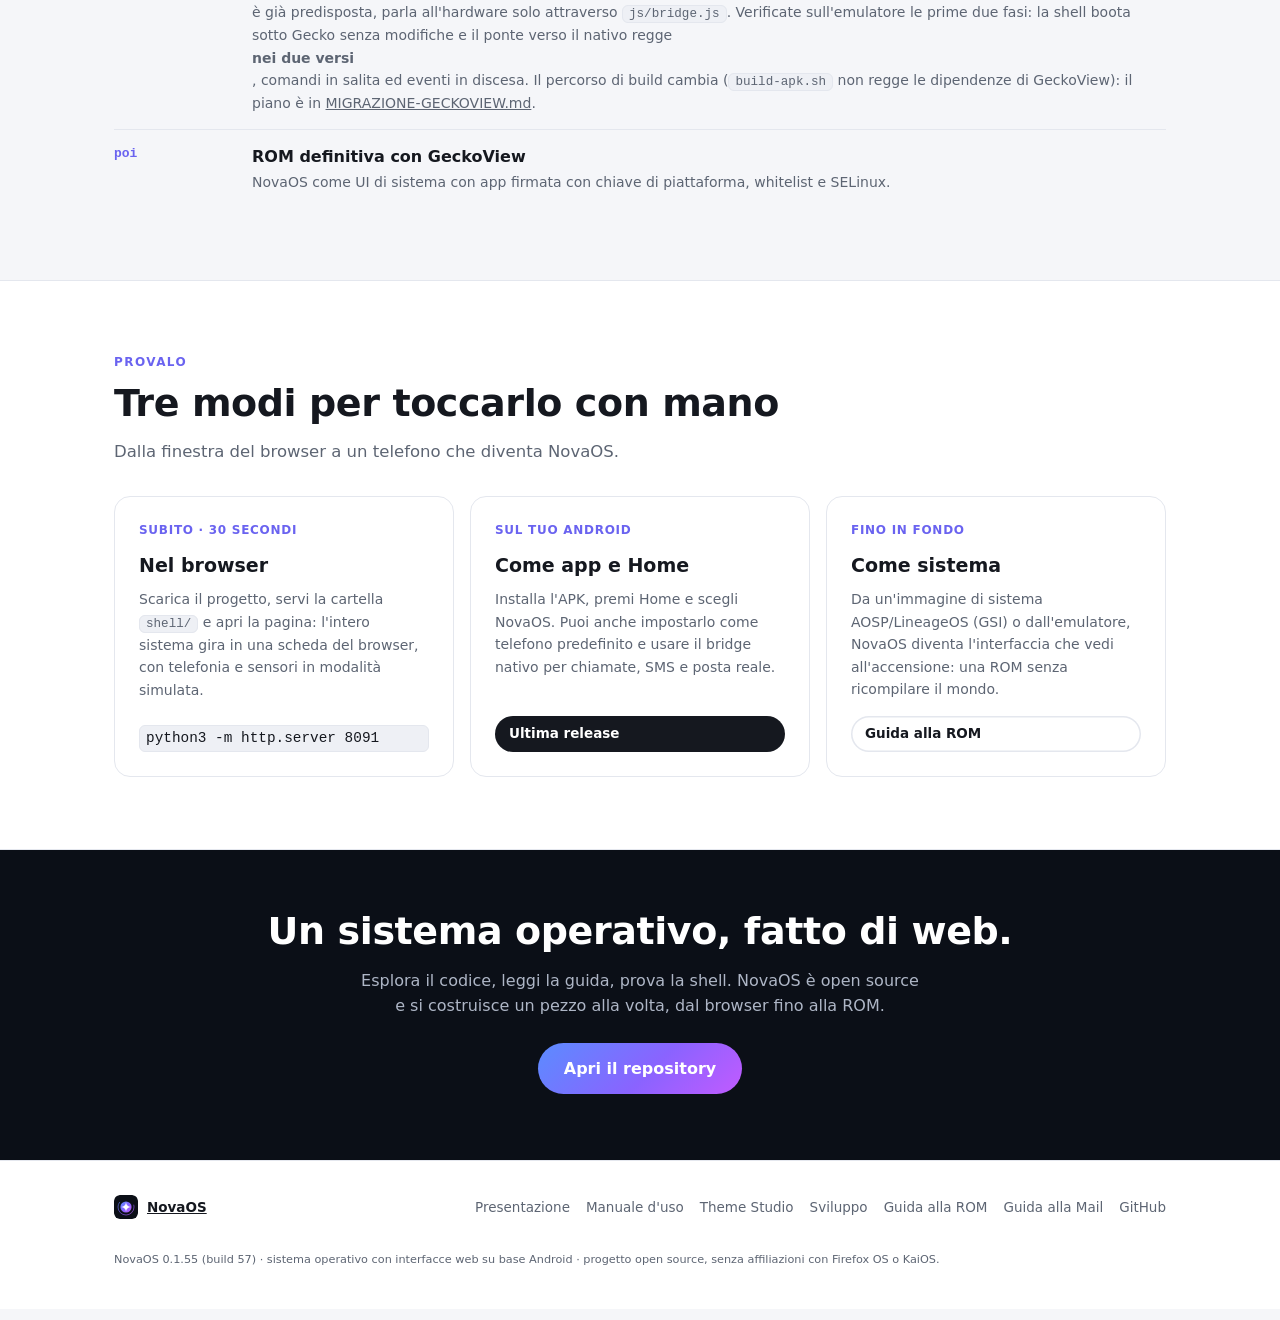
==== commit 7aef89ba: "Sito: la migrazione a GeckoView non e' piu' un passo futuro Le pagine pubbliche presentavano la migr" ====
--- a/docs/index.html
+++ b/docs/index.html
@@ -84,7 +84,7 @@
         <div class="ico"><svg viewBox="0 0 24 24" fill="none" stroke="#fff" stroke-width="1.8"><rect x="5" y="3" width="14" height="18" rx="2.4"/><path d="M9 8.5h6M9 12h6M9 15.5h3"/></svg></div>
         <h4>Interfaccia 100% web</h4>
         <p>Home, blocco schermo, tendina rapida, notifiche e app sono HTML/CSS/JS: funzionano in un
-        browser, in una WebView o — in futuro — in un motore GeckoView, con lo stesso codice.</p>
+        browser, in una WebView o in un motore GeckoView, con lo stesso codice.</p>
       </div>
       <div class="value">
         <div class="ico"><svg viewBox="0 0 24 24" fill="none" stroke="#fff" stroke-width="1.8"><rect x="3" y="5" width="18" height="14" rx="2"/><path d="M7 9h.01M3 14h18"/></svg></div>
@@ -299,10 +299,14 @@
       <li><span class="s">in corso</span><div><b>ROM con WebView su hardware reale</b><p>Installazione
         via GSI flashando la sola partizione <code>system</code>: kernel e driver originali restano
         intatti. Richiede un dispositivo di prova.</p></div></li>
-      <li><span class="s">dopo</span><div><b>Motore WebView → GeckoView</b><p>Migrazione del motore
-        (Gradle + GeckoSession al posto della WebView), contenuta a livello di contenitore: la shell
-        non cambia — è già predisposta, parla all'hardware solo attraverso
-        <code>js/bridge.js</code>.</p></div></li>
+      <li><span class="s">in corso</span><div><b>Motore WebView → GeckoView</b><p>Migrazione del
+        motore (Gradle + GeckoSession al posto della WebView), contenuta a livello di contenitore: la
+        shell non cambia — è già predisposta, parla all'hardware solo attraverso
+        <code>js/bridge.js</code>. Verificate sull'emulatore le prime due fasi: la shell boota sotto
+        Gecko senza modifiche e il ponte verso il nativo regge <b>nei due versi</b>, comandi in salita
+        ed eventi in discesa. Il percorso di build cambia (<code>build-apk.sh</code> non regge le
+        dipendenze di GeckoView): il piano è in
+        <a href="MIGRAZIONE-GECKOVIEW.md">MIGRAZIONE-GECKOVIEW.md</a>.</p></div></li>
       <li><span class="s">poi</span><div><b>ROM definitiva con GeckoView</b><p>NovaOS come UI di
         sistema con app firmata con chiave di piattaforma, whitelist e SELinux.</p></div></li>
     </ol>
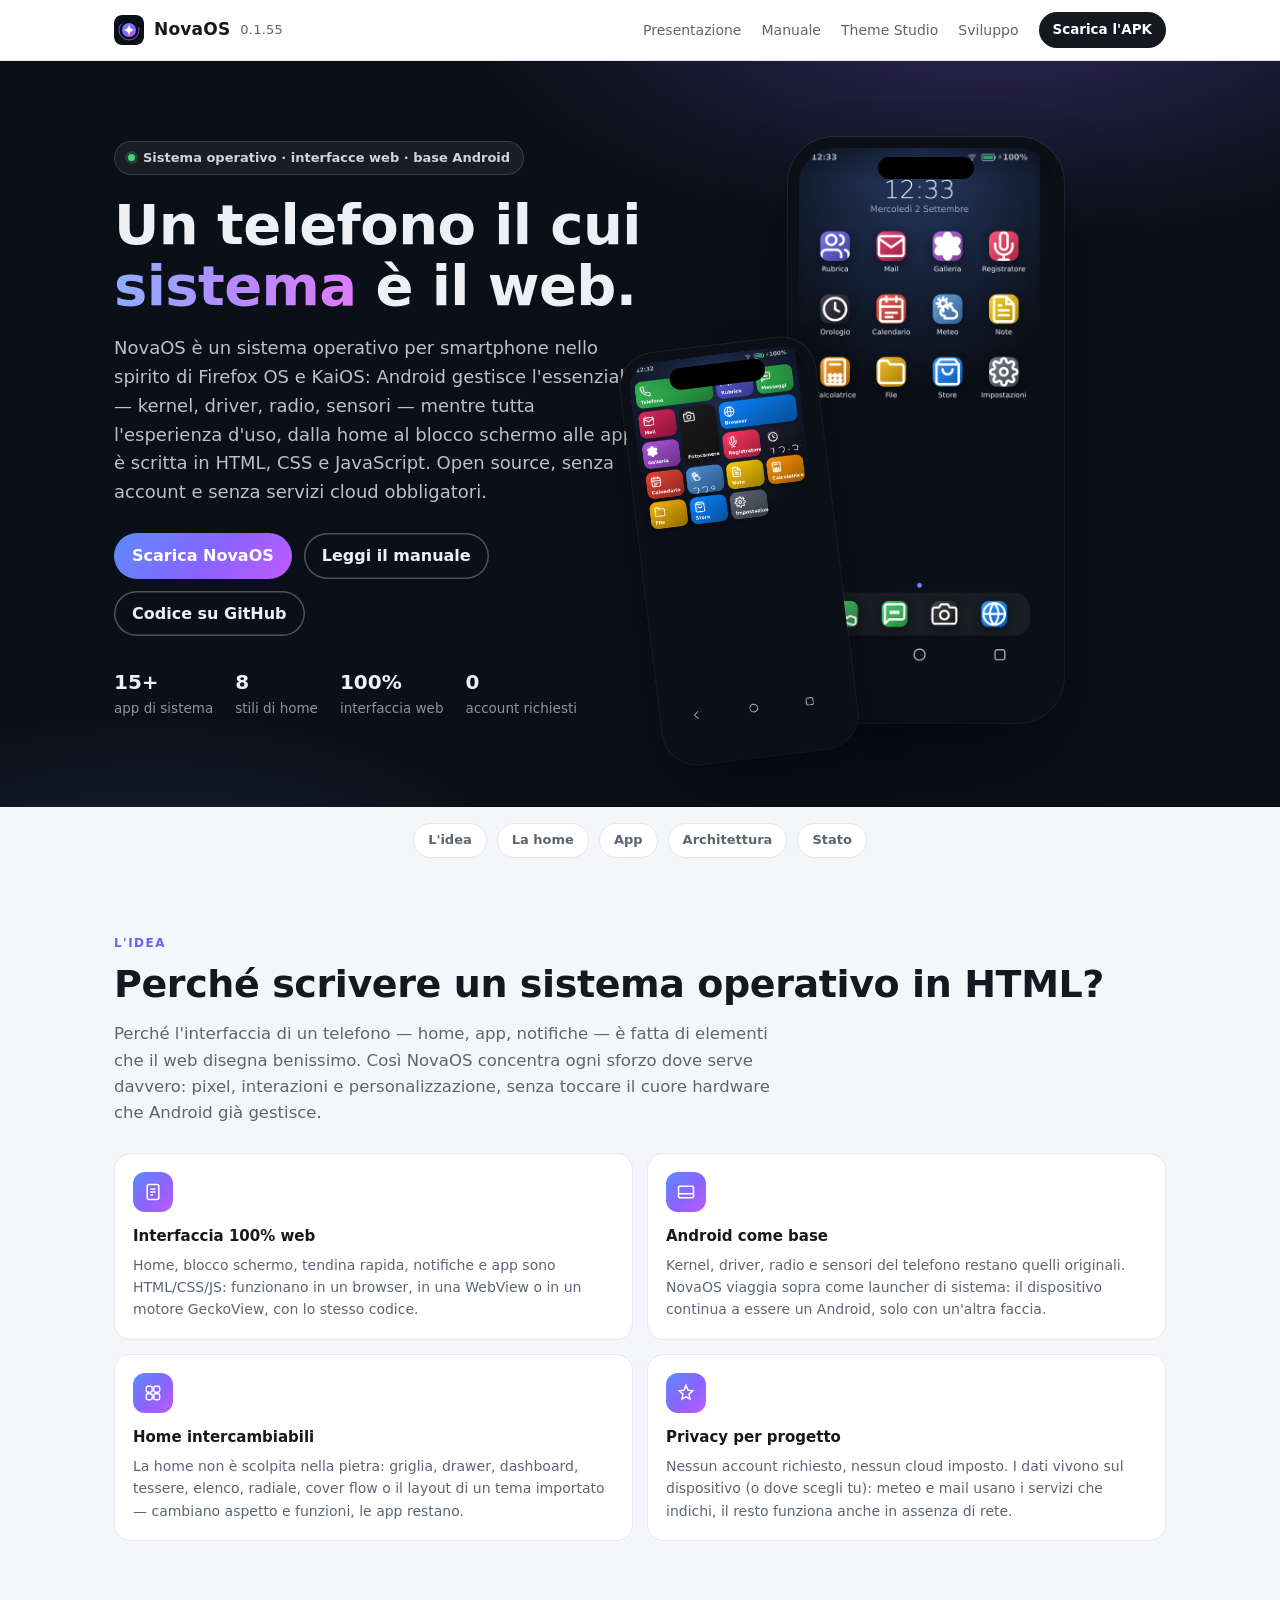
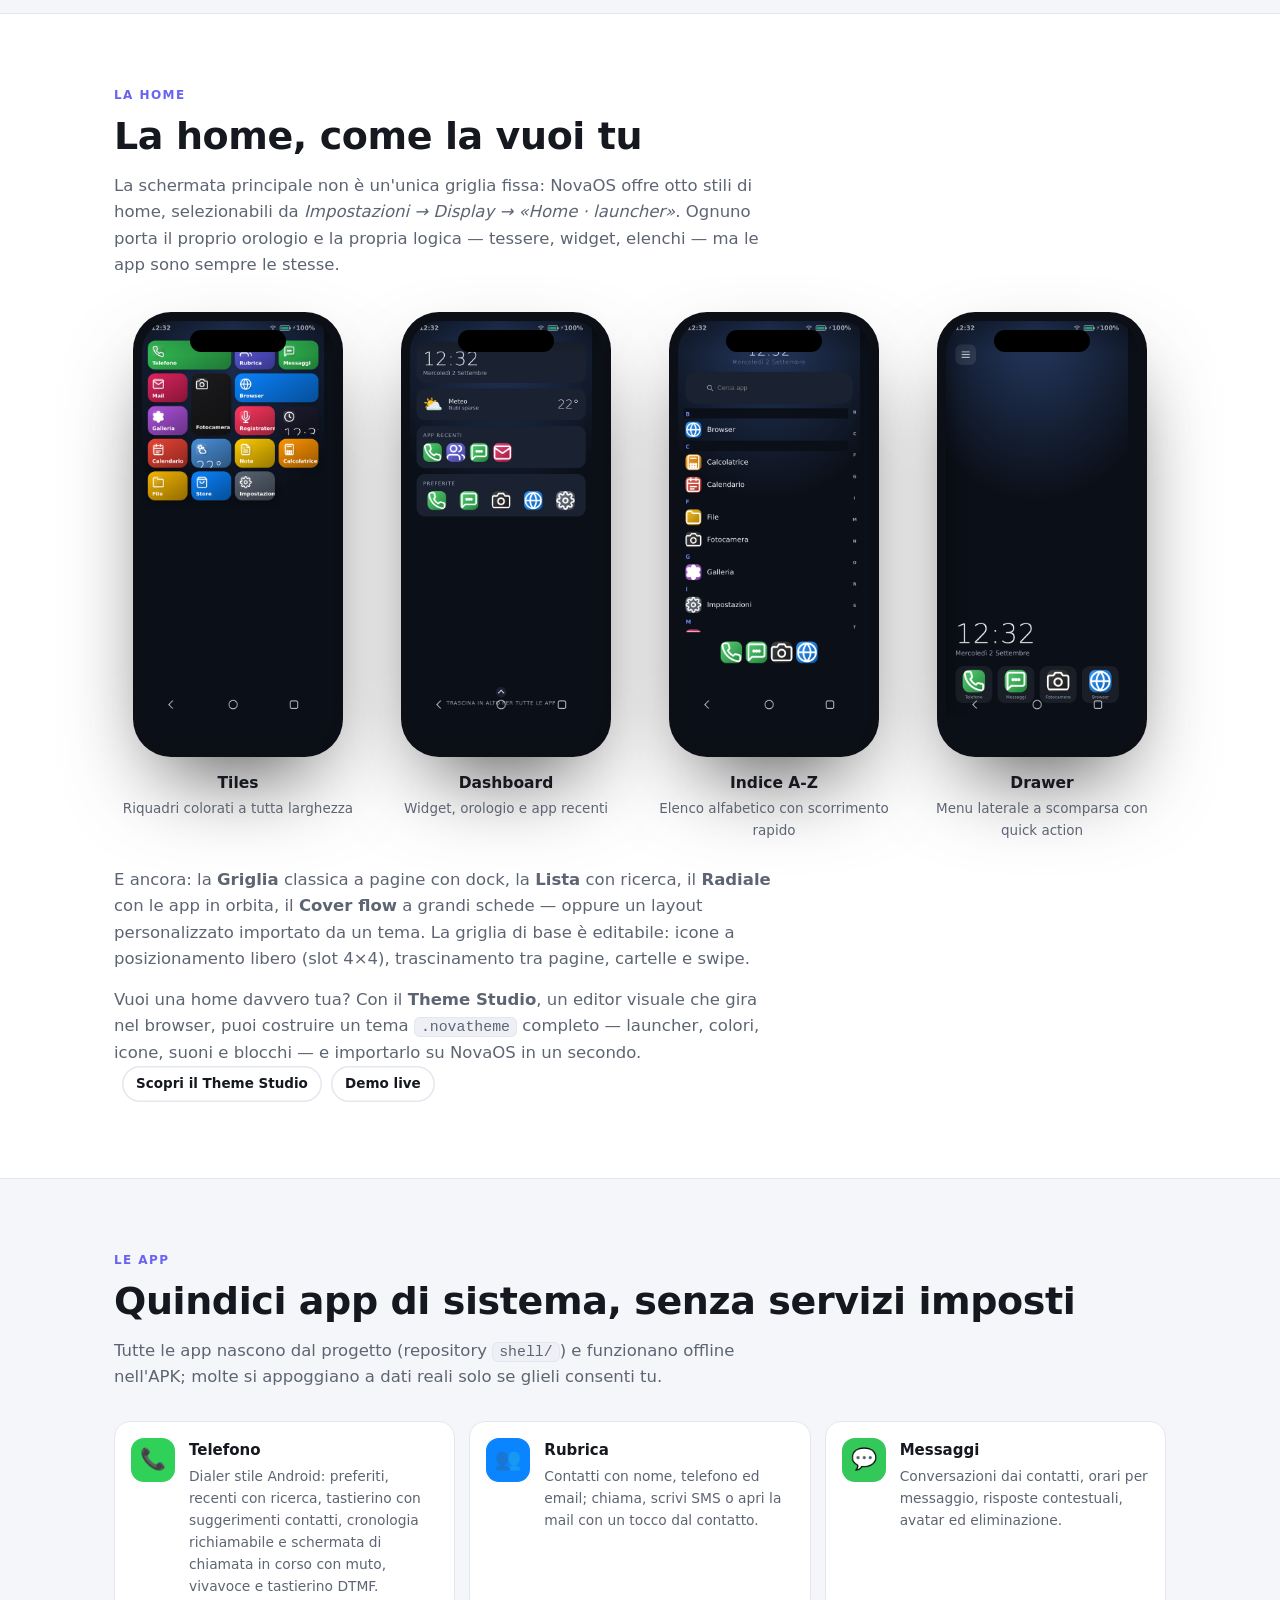
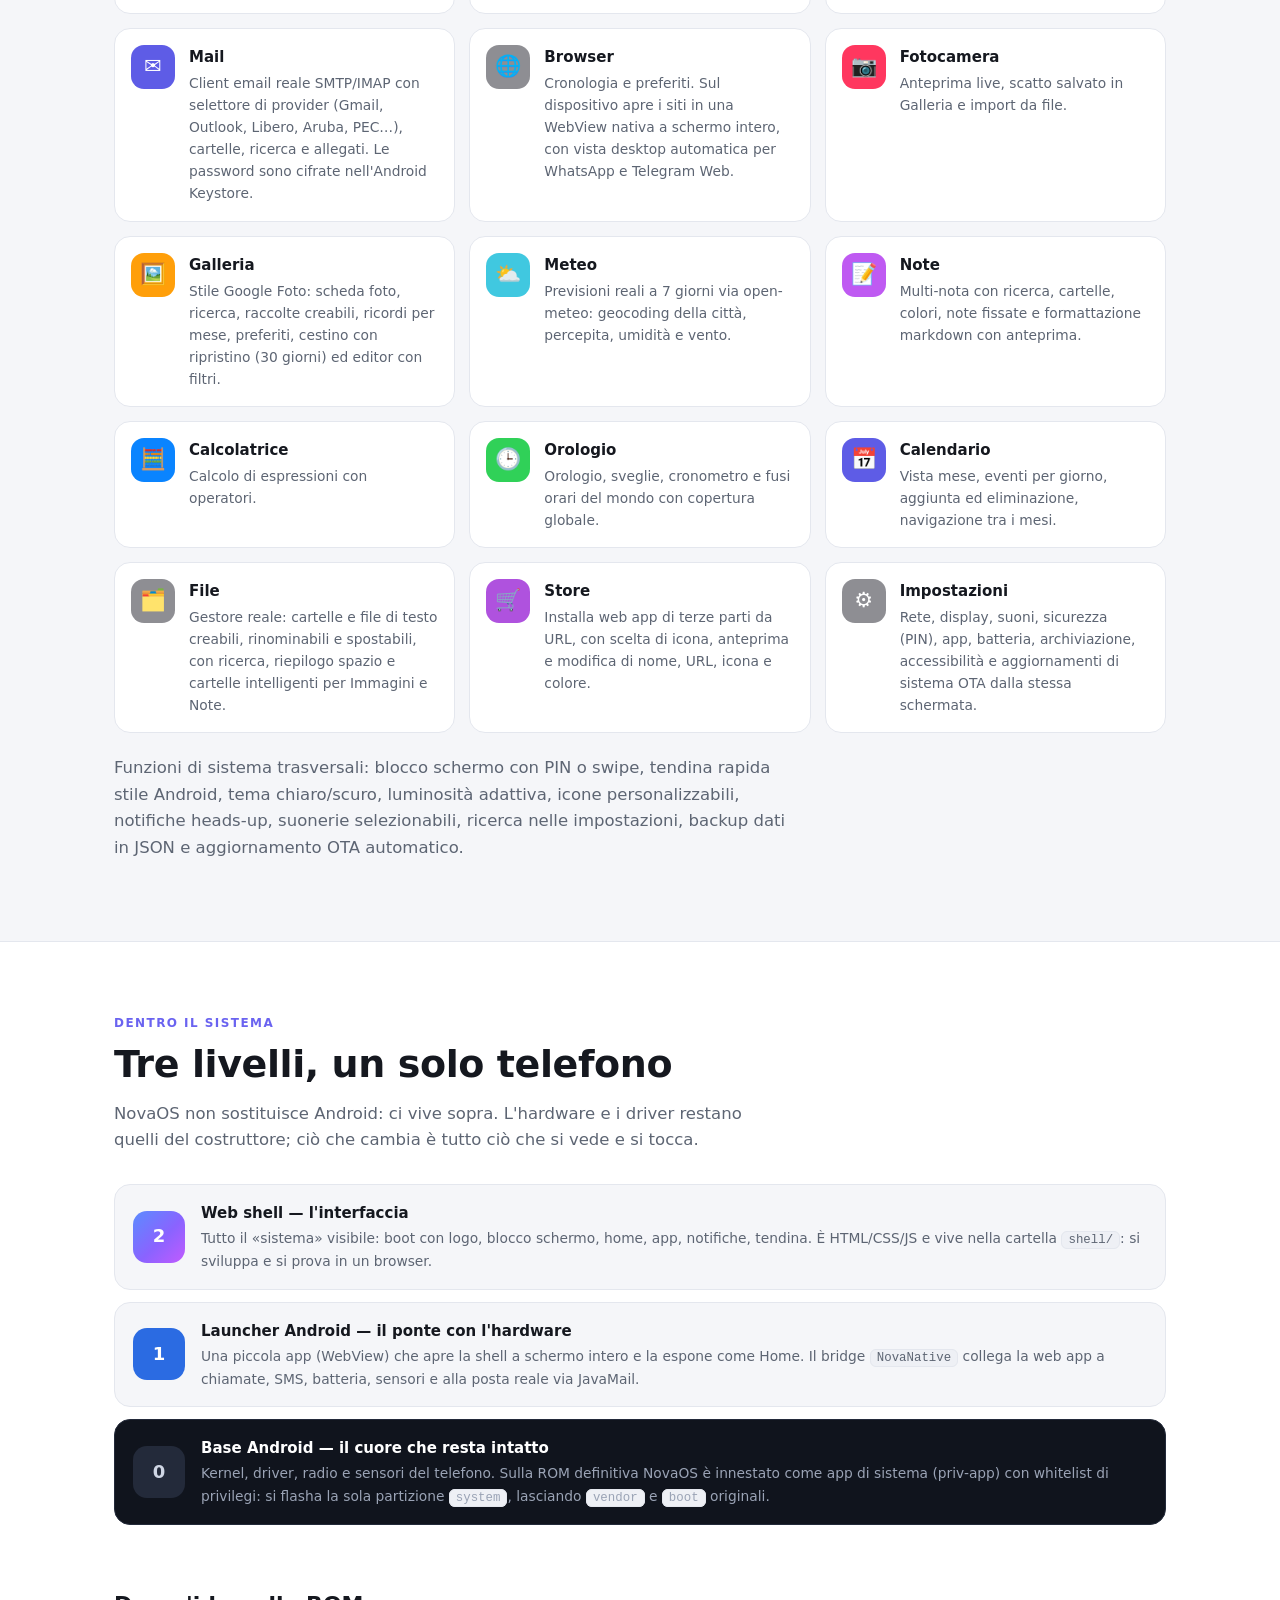
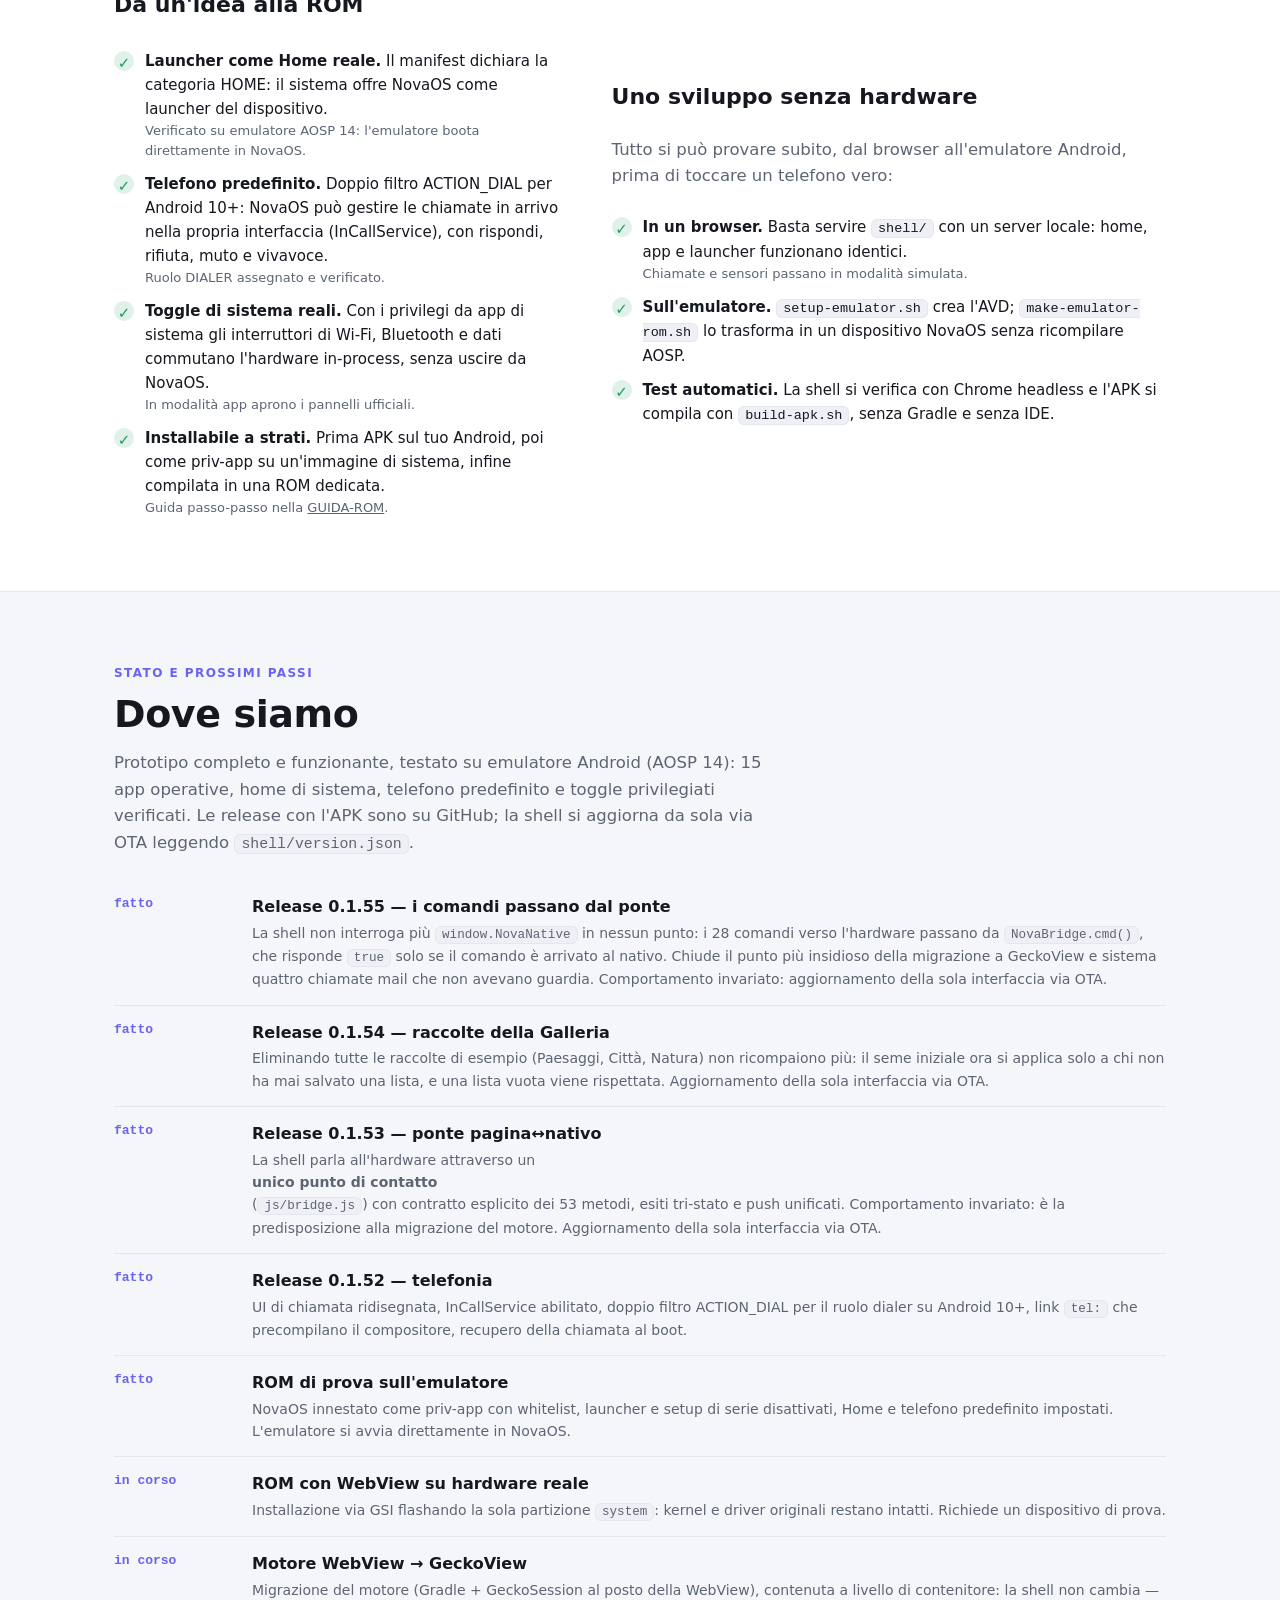
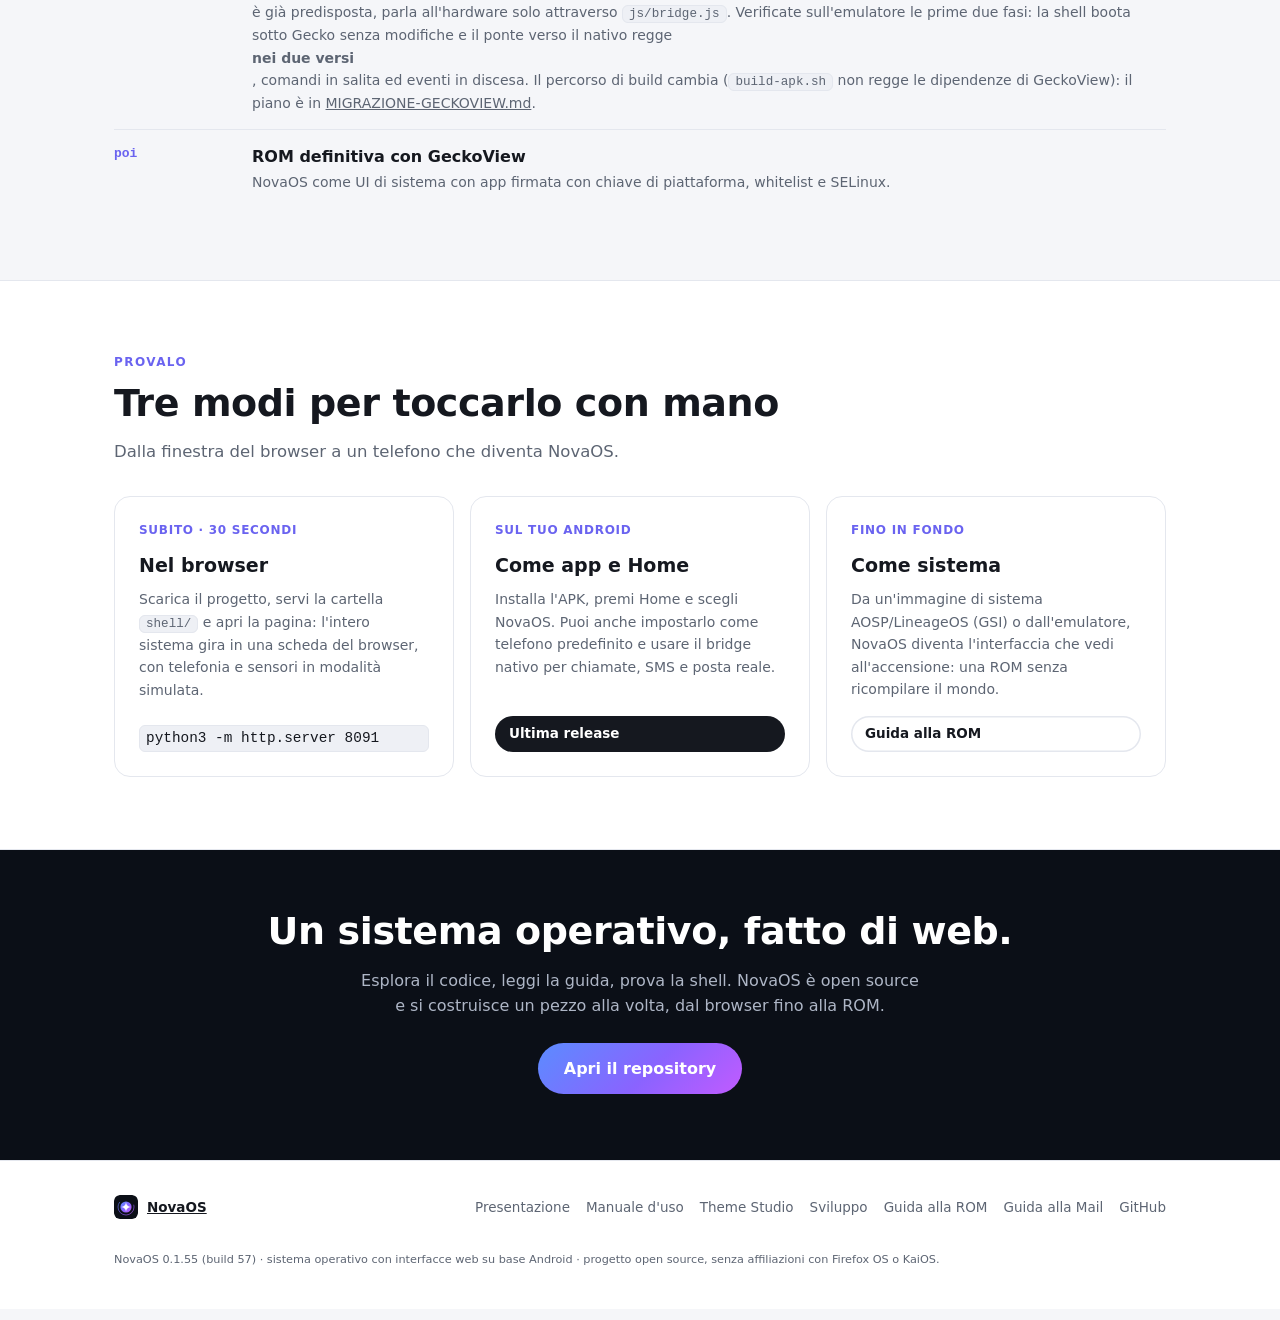
==== commit 08559902: "sito: corregge due testi illeggibili e aggiunge il ritorno in cima Il bottone «Scarica l'APK» e il l" ====
--- a/docs/index.html
+++ b/docs/index.html
@@ -372,5 +372,6 @@
   </div>
 </footer>
 
+<script src="js/site.js" defer></script>
 </body>
 </html>
--- a/docs/css/site.css
+++ b/docs/css/site.css
@@ -34,8 +34,10 @@
 .brand b{font-size:17px}
 .brand span{color:var(--muted);font-weight:400}
 .nav{display:flex;gap:20px;margin-left:auto;align-items:center}
-.nav a{text-decoration:none;color:var(--muted);font-size:14px;font-weight:500}
-.nav a:hover{color:var(--ink)}
+/* i link del menu: il bottone è escluso, altrimenti gli imporrebbe il grigio
+   dei link su fondo scuro e resterebbe illeggibile */
+.nav a:not(.btn){text-decoration:none;color:var(--muted);font-size:14px;font-weight:500}
+.nav a:not(.btn):hover{color:var(--ink)}
 /* barretta rapida alle sezioni (solo home) */
 .secnav{display:flex;flex-wrap:wrap;gap:8px 10px;justify-content:center;
   padding:16px 24px 4px;position:relative;z-index:2}
@@ -48,6 +50,7 @@
 .btn.ghost:hover{box-shadow:inset 0 0 0 1.5px var(--ink)}
 .btn.grad{background:var(--grad)}
 .btn.small{padding:7px 14px;font-size:13.5px}
+.btn:hover{filter:brightness(1.12)}
 .btn svg{width:16px;height:16px}
 
 /* ---------- hero ---------- */
@@ -150,7 +153,9 @@
 .layer.l0{background:#10141d;border-color:#232a3a}
 .layer.l0 h4{color:#fff}.layer.l0 p{color:#9aa3b5}
 .layer.l0 .n{background:#232a3a;color:#cfd6e4}
-.block.alt .layer{background:var(--bg)}
+/* nel blocco alternato i riquadri passano al fondo della pagina, ma il livello 0
+   è una scheda scura: se glielo si applica, il suo titolo bianco sparisce */
+.block.alt .layer:not(.l0){background:var(--bg)}
 
 /* checklist */
 .checks{list-style:none;margin:26px 0 0;padding:0;display:grid;gap:10px}
@@ -235,6 +240,19 @@
 .breadcrumb a{color:var(--accent);text-decoration:none}
 .tagline{font-size:13px;color:var(--muted)}
 
+/* ---------- torna all'inizio ---------- */
+.totop{position:fixed;right:22px;bottom:22px;z-index:60;width:46px;height:46px;padding:0;
+  border:1px solid var(--line);border-radius:50%;background:var(--surface);color:var(--ink);
+  cursor:pointer;display:grid;place-items:center;
+  box-shadow:0 10px 26px -12px rgba(21,24,31,.5);
+  opacity:0;visibility:hidden;transform:translateY(10px);
+  transition:opacity .18s ease,transform .18s ease,visibility .18s,background .18s,color .18s}
+.totop.on{opacity:1;visibility:visible;transform:none}
+.totop:hover{background:var(--ink);color:#fff;border-color:var(--ink)}
+.totop svg{width:20px;height:20px}
+@media(max-width:640px){.totop{right:14px;bottom:14px;width:42px;height:42px}}
+@media(prefers-reduced-motion:reduce){.totop{transition:none}}
+
 @media(max-width:760px){
   .hero .container{padding-top:52px;padding-bottom:56px;grid-template-columns:1fr}
   .phone-stage{order:2;margin-top:8px}.hero-meta{gap:16px 26px}
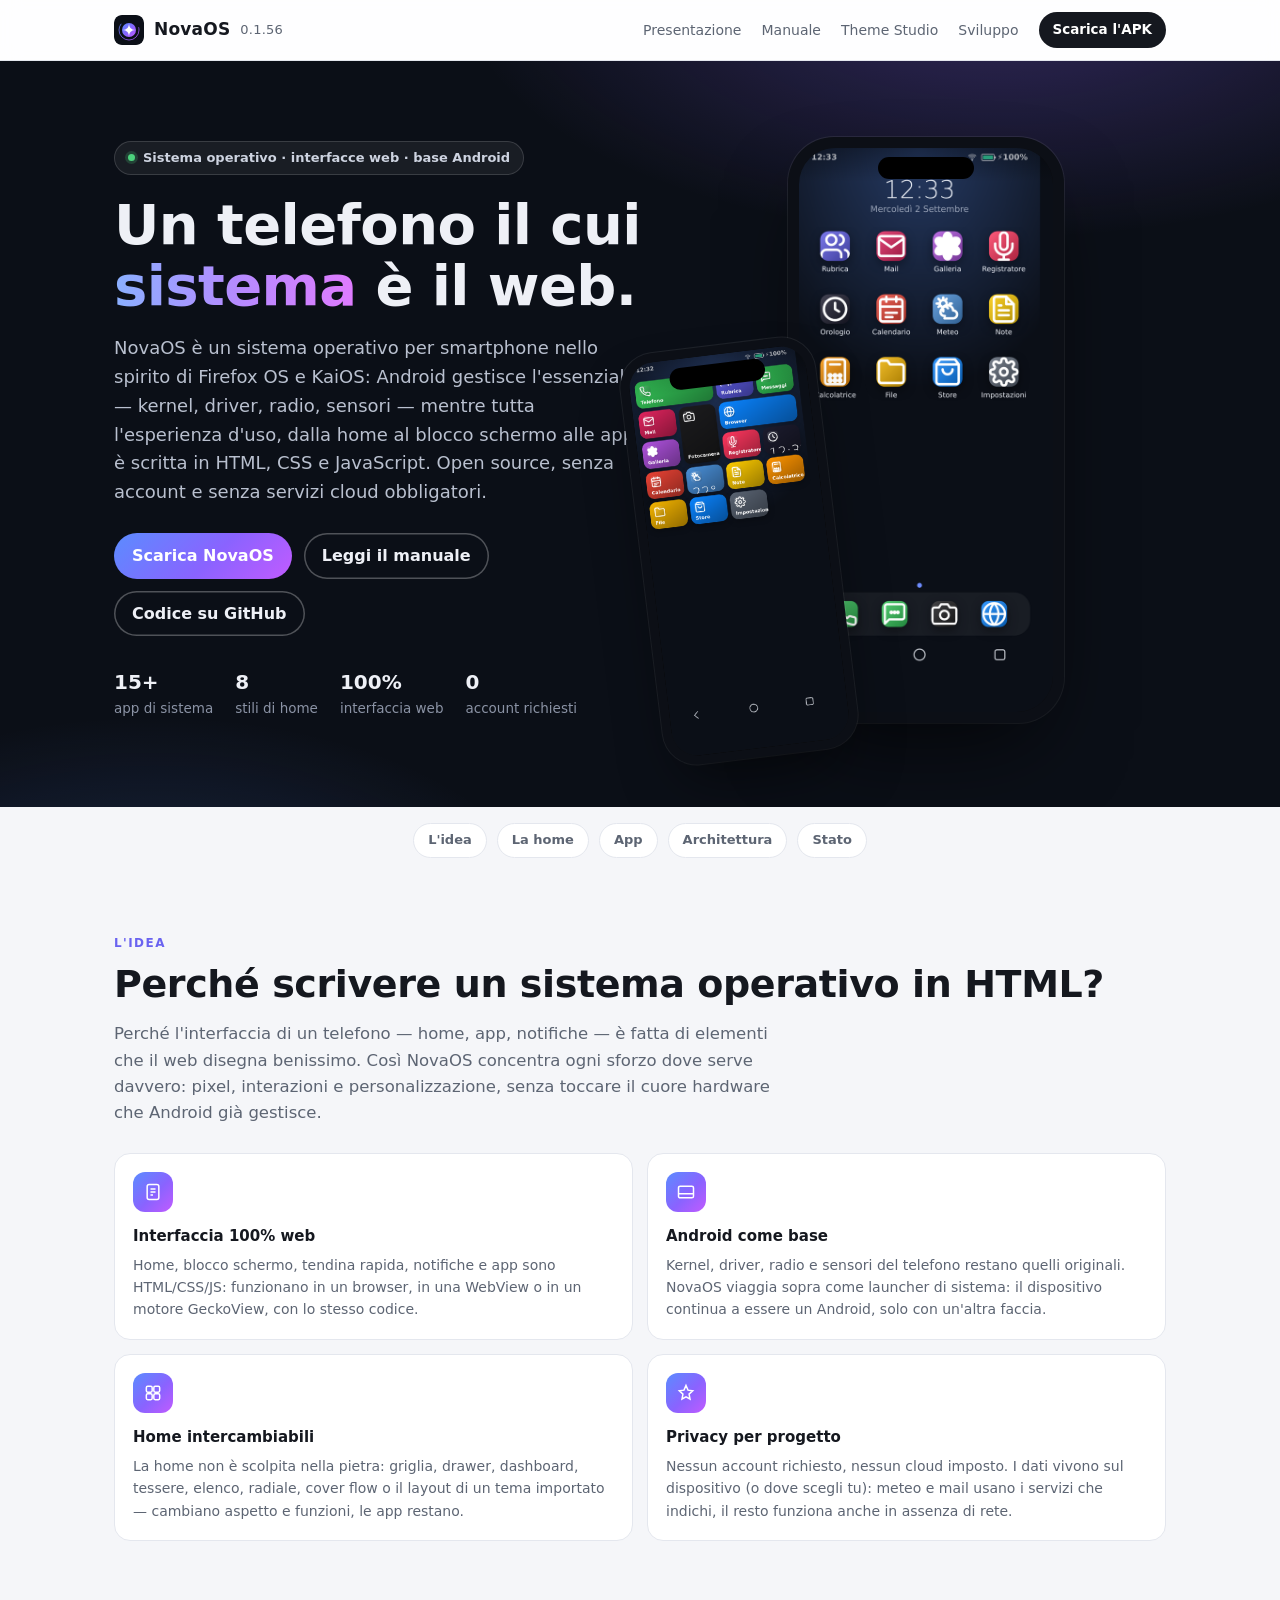
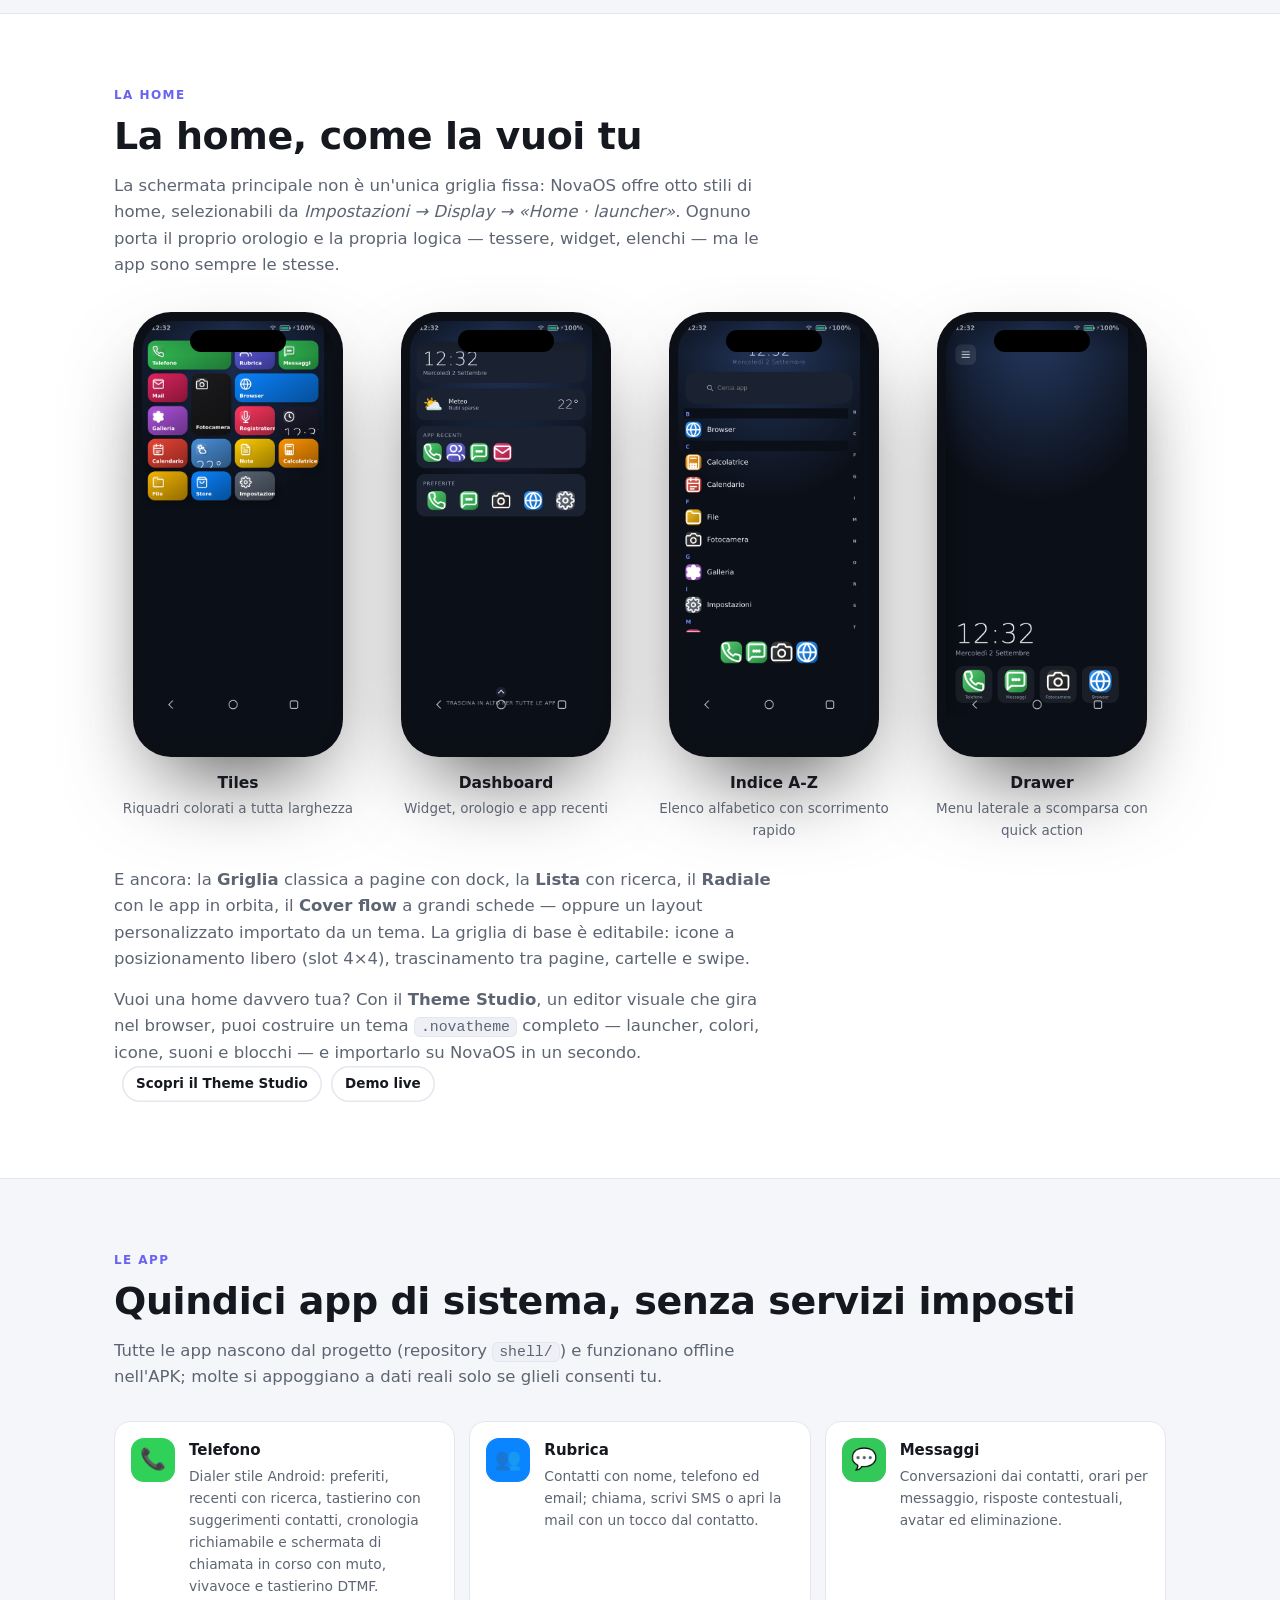
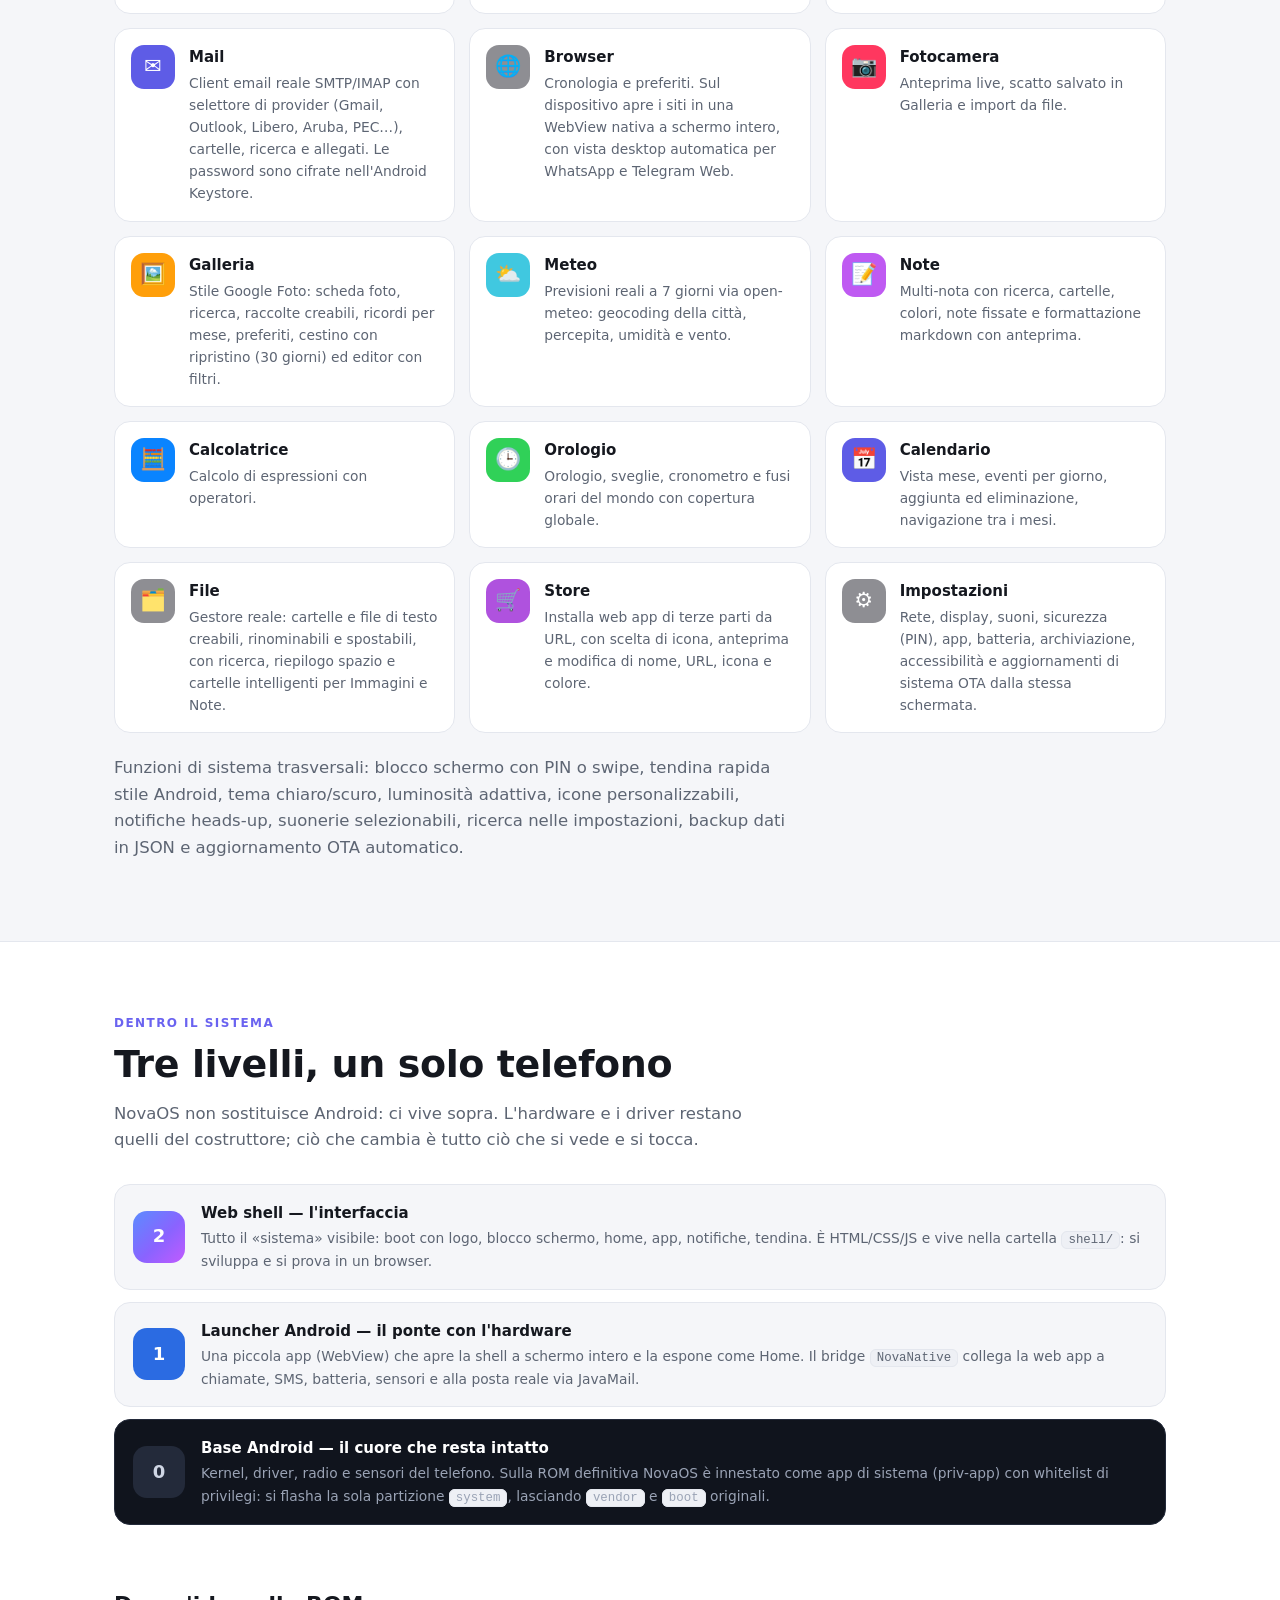
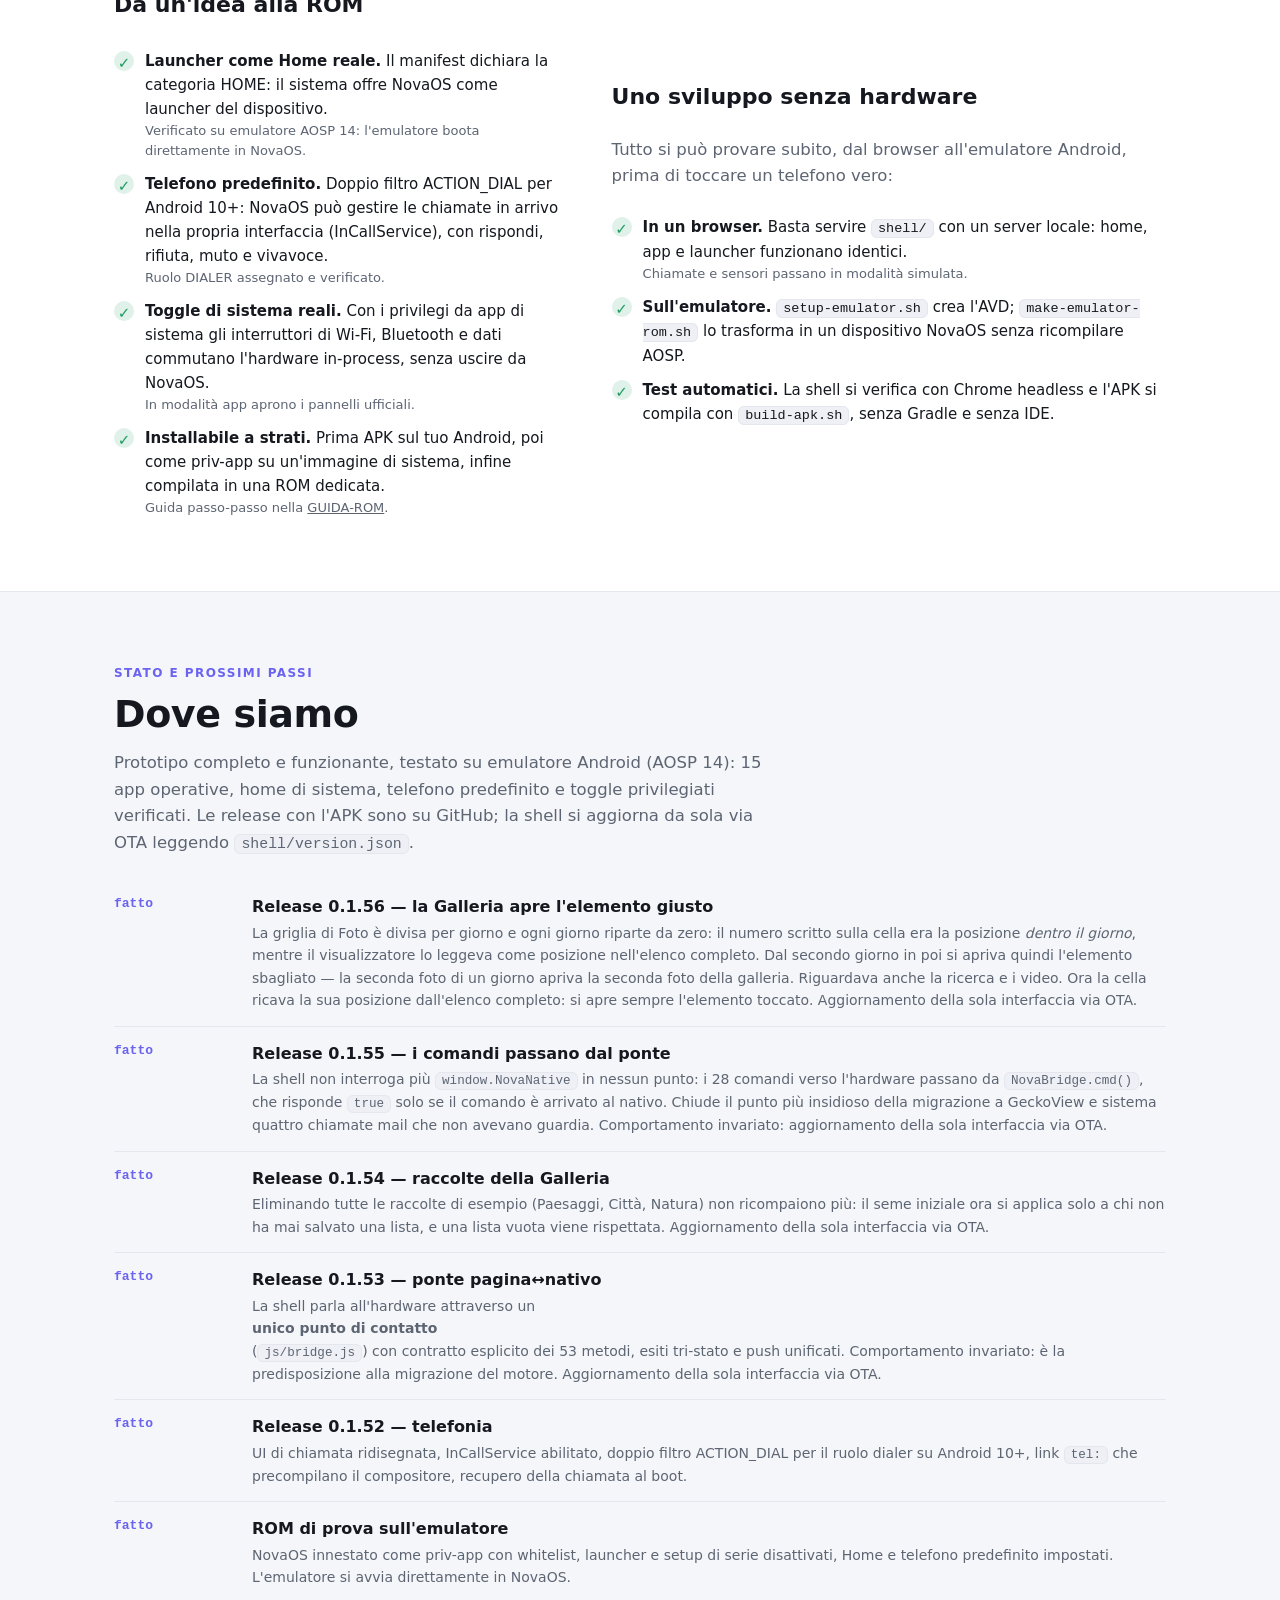
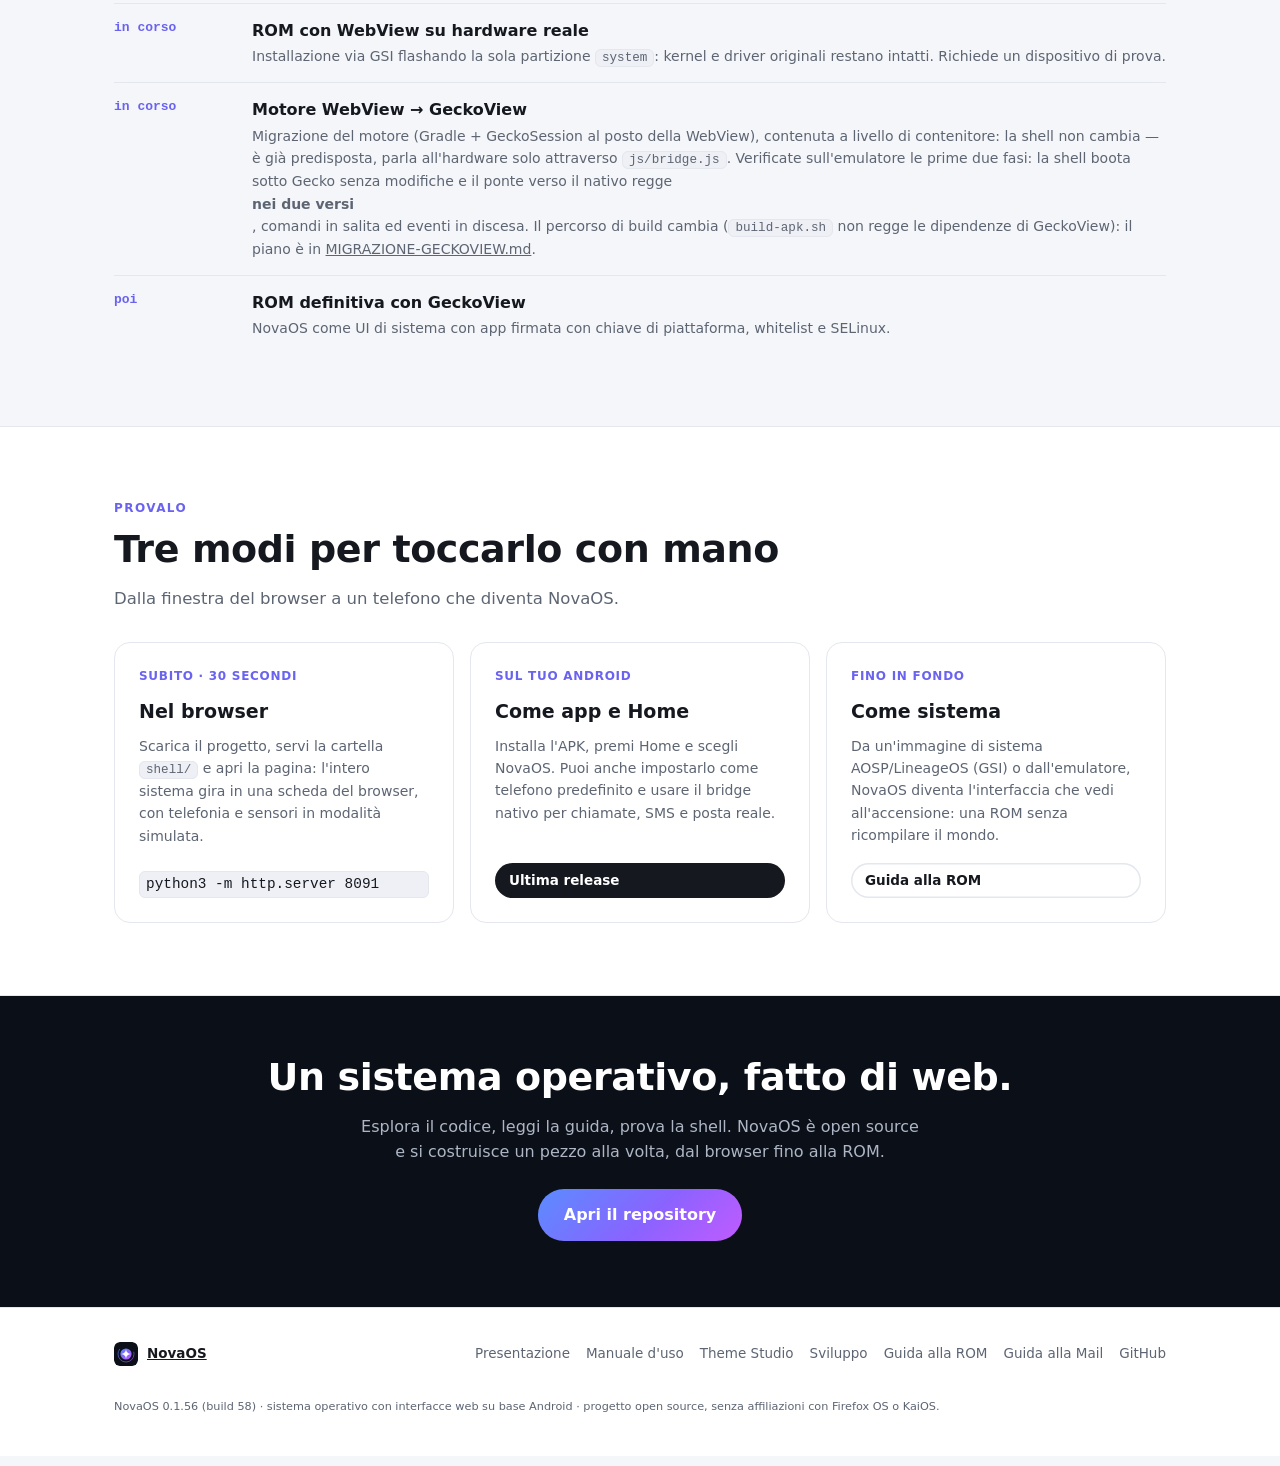
==== commit c9f77c01: "Galleria: si apre l'elemento toccato (0.1.56, build 58) La griglia di Foto è divisa per giorno, e og" ====
--- a/docs/index.html
+++ b/docs/index.html
@@ -22,7 +22,7 @@
 
 <header class="topbar">
   <div class="container">
-    <a class="brand" href="index.html"><img src="img/logo.svg" alt=""><b>NovaOS</b><span class="tagline">0.1.55</span></a>
+    <a class="brand" href="index.html"><img src="img/logo.svg" alt=""><b>NovaOS</b><span class="tagline">0.1.56</span></a>
     <nav class="nav">
       <a href="index.html">Presentazione</a>
       <a href="manuale.html">Manuale</a>
@@ -276,6 +276,13 @@
       con l'APK sono su GitHub; la shell si aggiorna da sola via OTA leggendo
       <code>shell/version.json</code>.</p>
     <ol class="road">
+      <li><span class="s">fatto</span><div><b>Release 0.1.56 — la Galleria apre l'elemento giusto</b><p>La
+        griglia di Foto è divisa per giorno e ogni giorno riparte da zero: il numero scritto sulla cella
+        era la posizione <i>dentro il giorno</i>, mentre il visualizzatore lo leggeva come posizione
+        nell'elenco completo. Dal secondo giorno in poi si apriva quindi l'elemento sbagliato — la
+        seconda foto di un giorno apriva la seconda foto della galleria. Riguardava anche la ricerca e i
+        video. Ora la cella ricava la sua posizione dall'elenco completo: si apre sempre l'elemento
+        toccato. Aggiornamento della sola interfaccia via OTA.</p></div></li>
       <li><span class="s">fatto</span><div><b>Release 0.1.55 — i comandi passano dal ponte</b><p>La shell
         non interroga più <code>window.NovaNative</code> in nessun punto: i 28 comandi verso l'hardware
         passano da <code>NovaBridge.cmd()</code>, che risponde <code>true</code> solo se il comando è
@@ -367,7 +374,7 @@
       <a href="https://github.com/RedRider21/NovaOS/blob/main/docs/GUIDA-MAIL.md">Guida alla Mail</a>
       <a href="https://github.com/RedRider21/NovaOS" target="_blank" rel="noopener">GitHub</a>
     </nav>
-    <small>NovaOS 0.1.55 (build 57) · sistema operativo con interfacce web su base Android ·
+    <small>NovaOS 0.1.56 (build 58) · sistema operativo con interfacce web su base Android ·
       progetto open source, senza affiliazioni con Firefox OS o KaiOS.</small>
   </div>
 </footer>
--- a/docs/css/site.css
+++ b/docs/css/site.css
@@ -45,12 +45,21 @@
   border:1px solid var(--line);background:var(--surface);border-radius:999px;padding:6px 14px}
 .secnav a:hover{color:var(--ink);border-color:var(--ink)}
 .btn{display:inline-flex;align-items:center;gap:8px;border:0;cursor:pointer;text-decoration:none;
-  font:inherit;font-weight:600;border-radius:999px;padding:10px 18px;background:var(--ink);color:#fff}
+  font:inherit;font-weight:600;border-radius:999px;padding:10px 18px;background:var(--ink);color:#fff;
+  position:relative;isolation:isolate}
+/* Il gradiente sta in un livello sotto il testo e si accende in dissolvenza:
+   un fondo tinta non può sfumare verso un gradiente, quindi senza questo
+   strato il passaggio del mouse scatterebbe di colpo. Il testo resta sopra. */
+.btn::before{content:"";position:absolute;inset:0;z-index:-1;border-radius:inherit;
+  background:var(--grad);opacity:0;transition:opacity .2s ease}
+/* solo il bottone pieno si accende: fantasma e a contorno hanno già il loro
+   riscontro e devono restare trasparenti; «grad» è già acceso da sempre */
+.btn:not(.ghost):not(.outline):not(.grad):hover::before{opacity:1}
 .btn.ghost{background:transparent;color:var(--ink);box-shadow:inset 0 0 0 1.5px var(--line)}
 .btn.ghost:hover{box-shadow:inset 0 0 0 1.5px var(--ink)}
 .btn.grad{background:var(--grad)}
+.btn.grad:hover{filter:brightness(1.1)}
 .btn.small{padding:7px 14px;font-size:13.5px}
-.btn:hover{filter:brightness(1.12)}
 .btn svg{width:16px;height:16px}
 
 /* ---------- hero ---------- */
@@ -251,7 +260,7 @@
 .totop:hover{background:var(--ink);color:#fff;border-color:var(--ink)}
 .totop svg{width:20px;height:20px}
 @media(max-width:640px){.totop{right:14px;bottom:14px;width:42px;height:42px}}
-@media(prefers-reduced-motion:reduce){.totop{transition:none}}
+@media(prefers-reduced-motion:reduce){.totop,.btn::before{transition:none}}
 
 @media(max-width:760px){
   .hero .container{padding-top:52px;padding-bottom:56px;grid-template-columns:1fr}
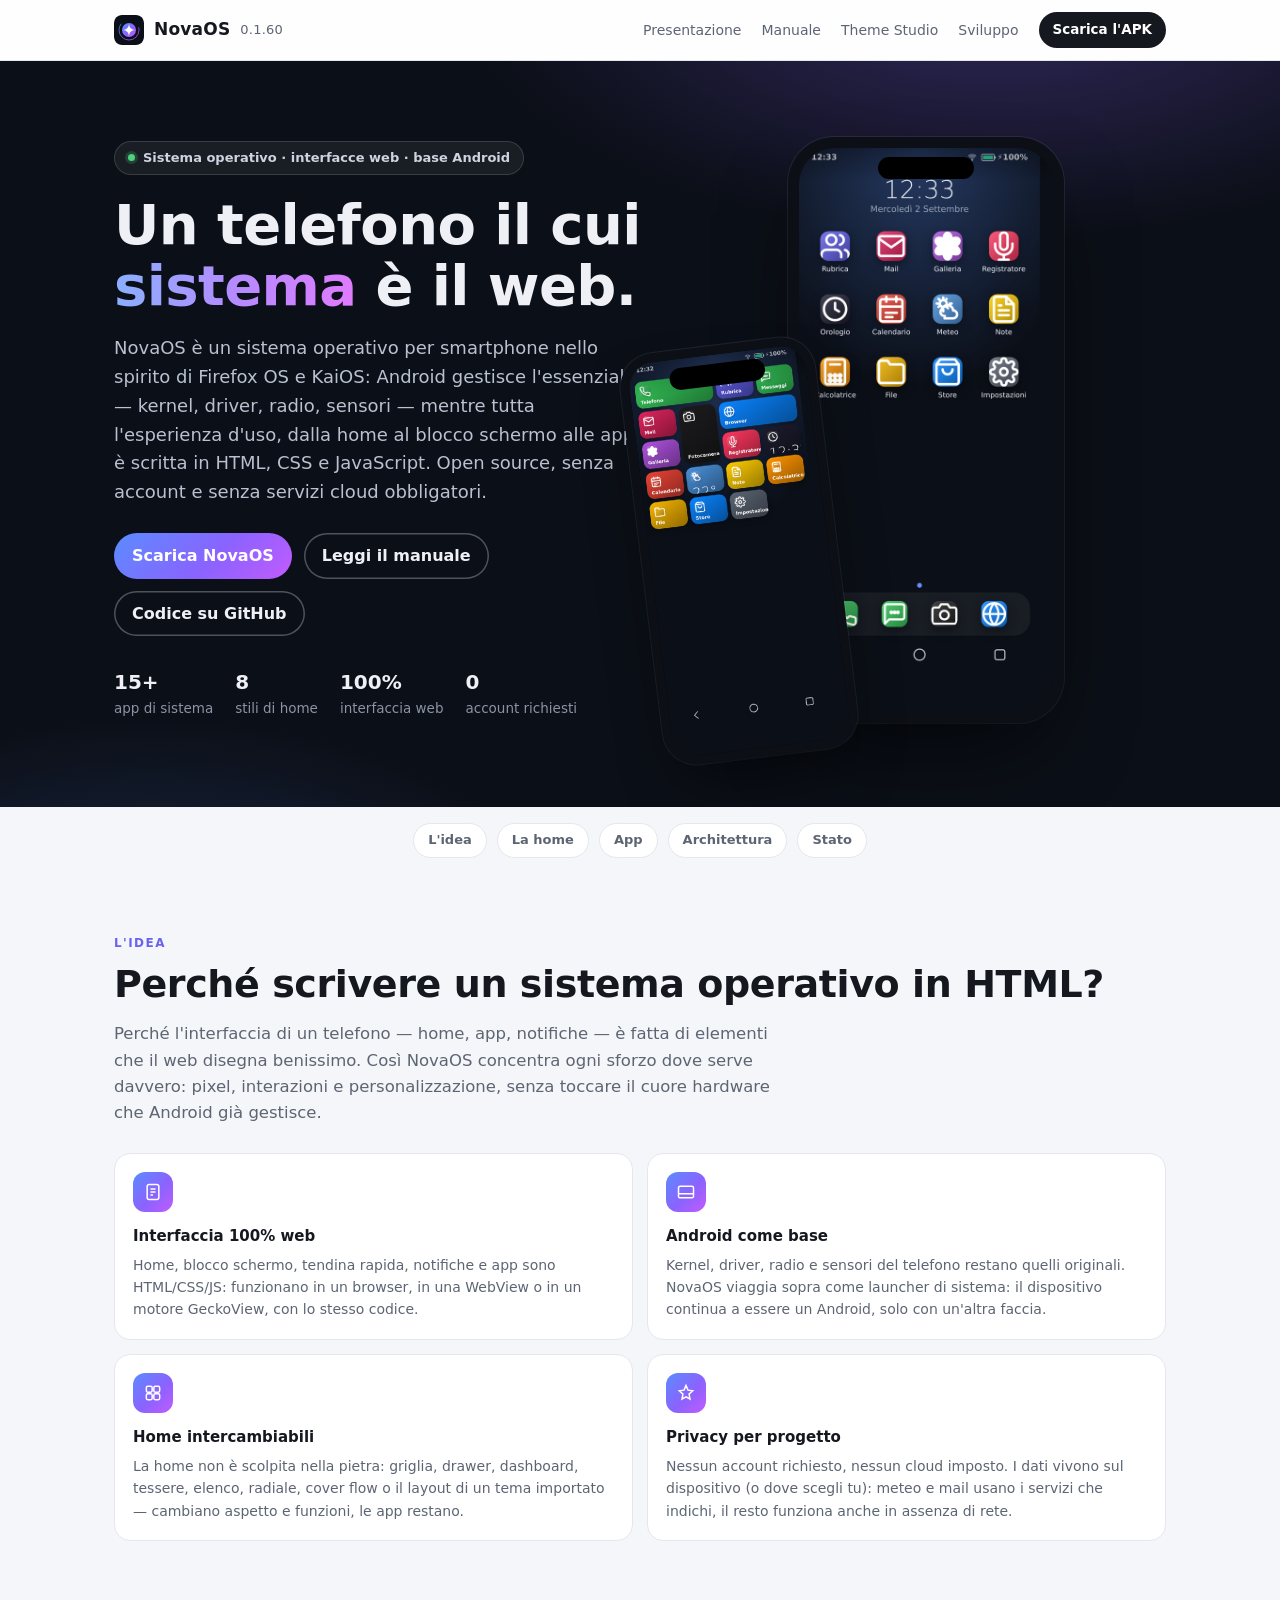
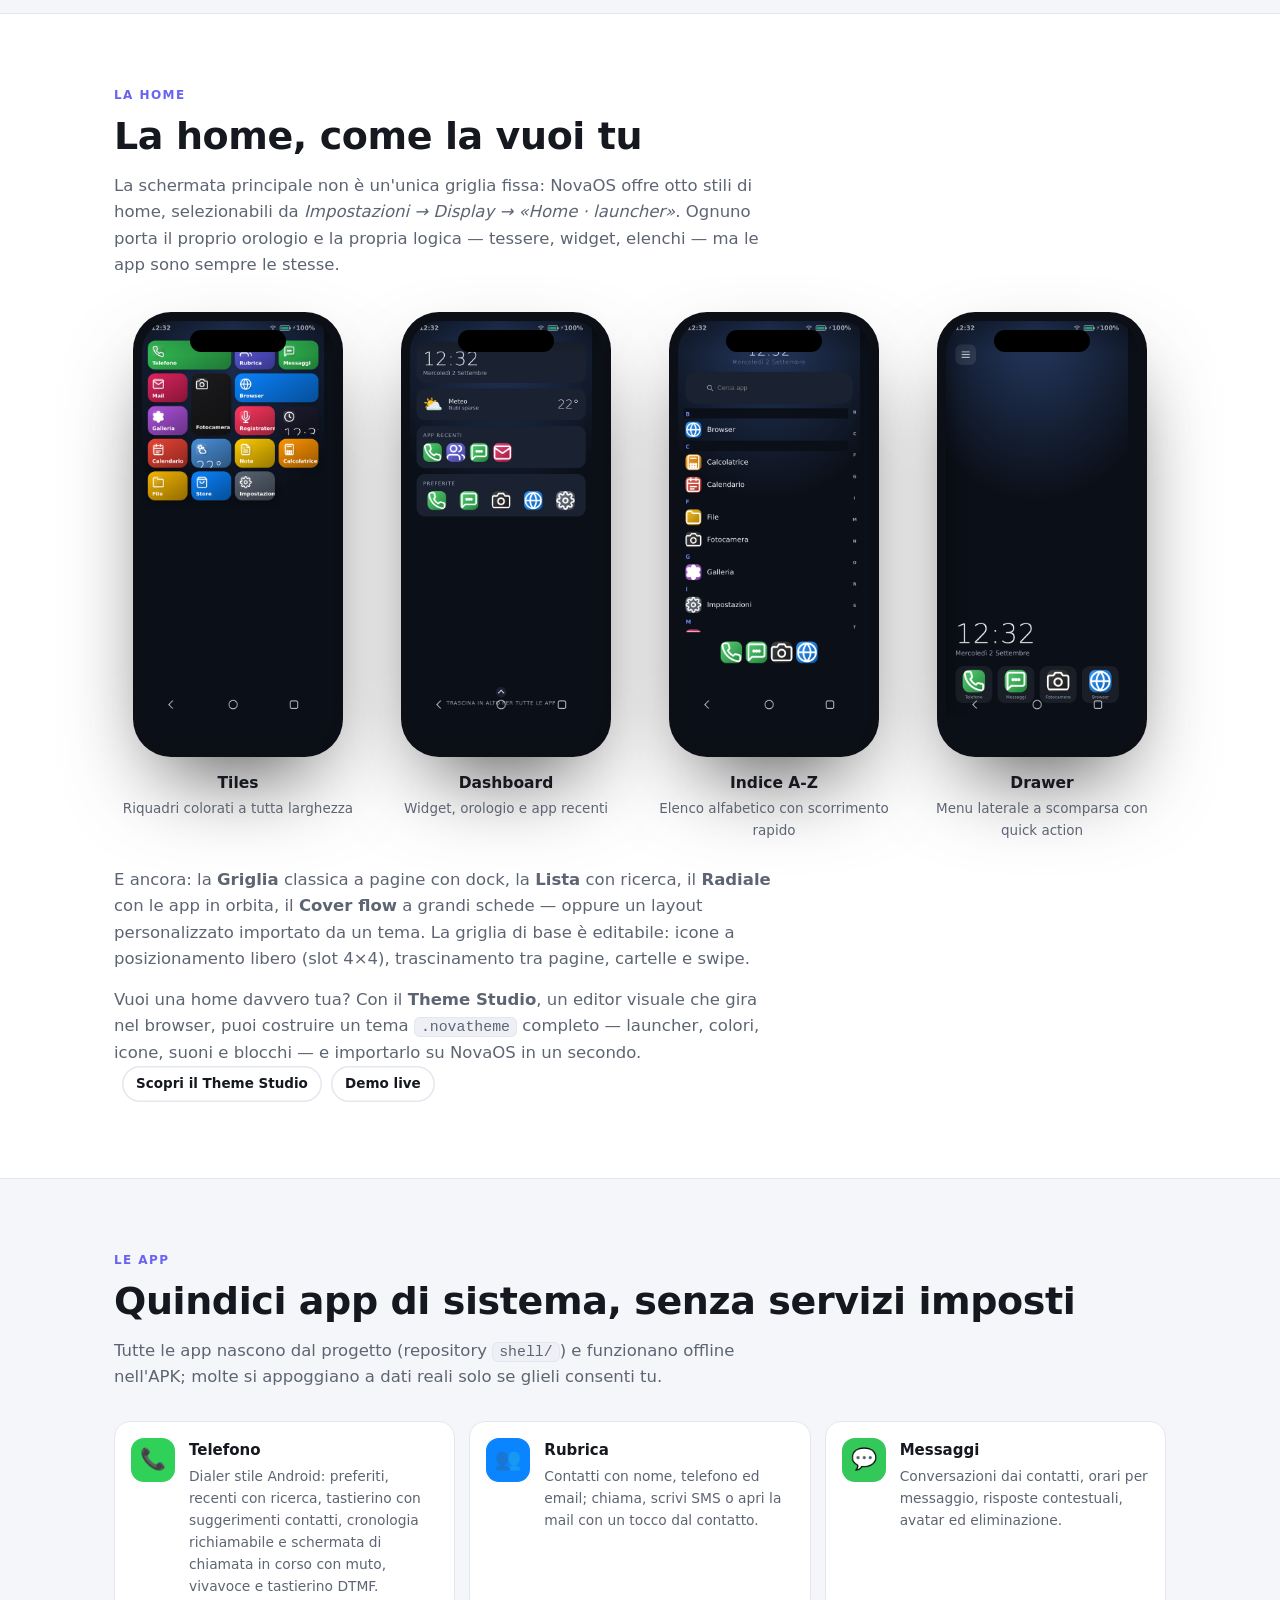
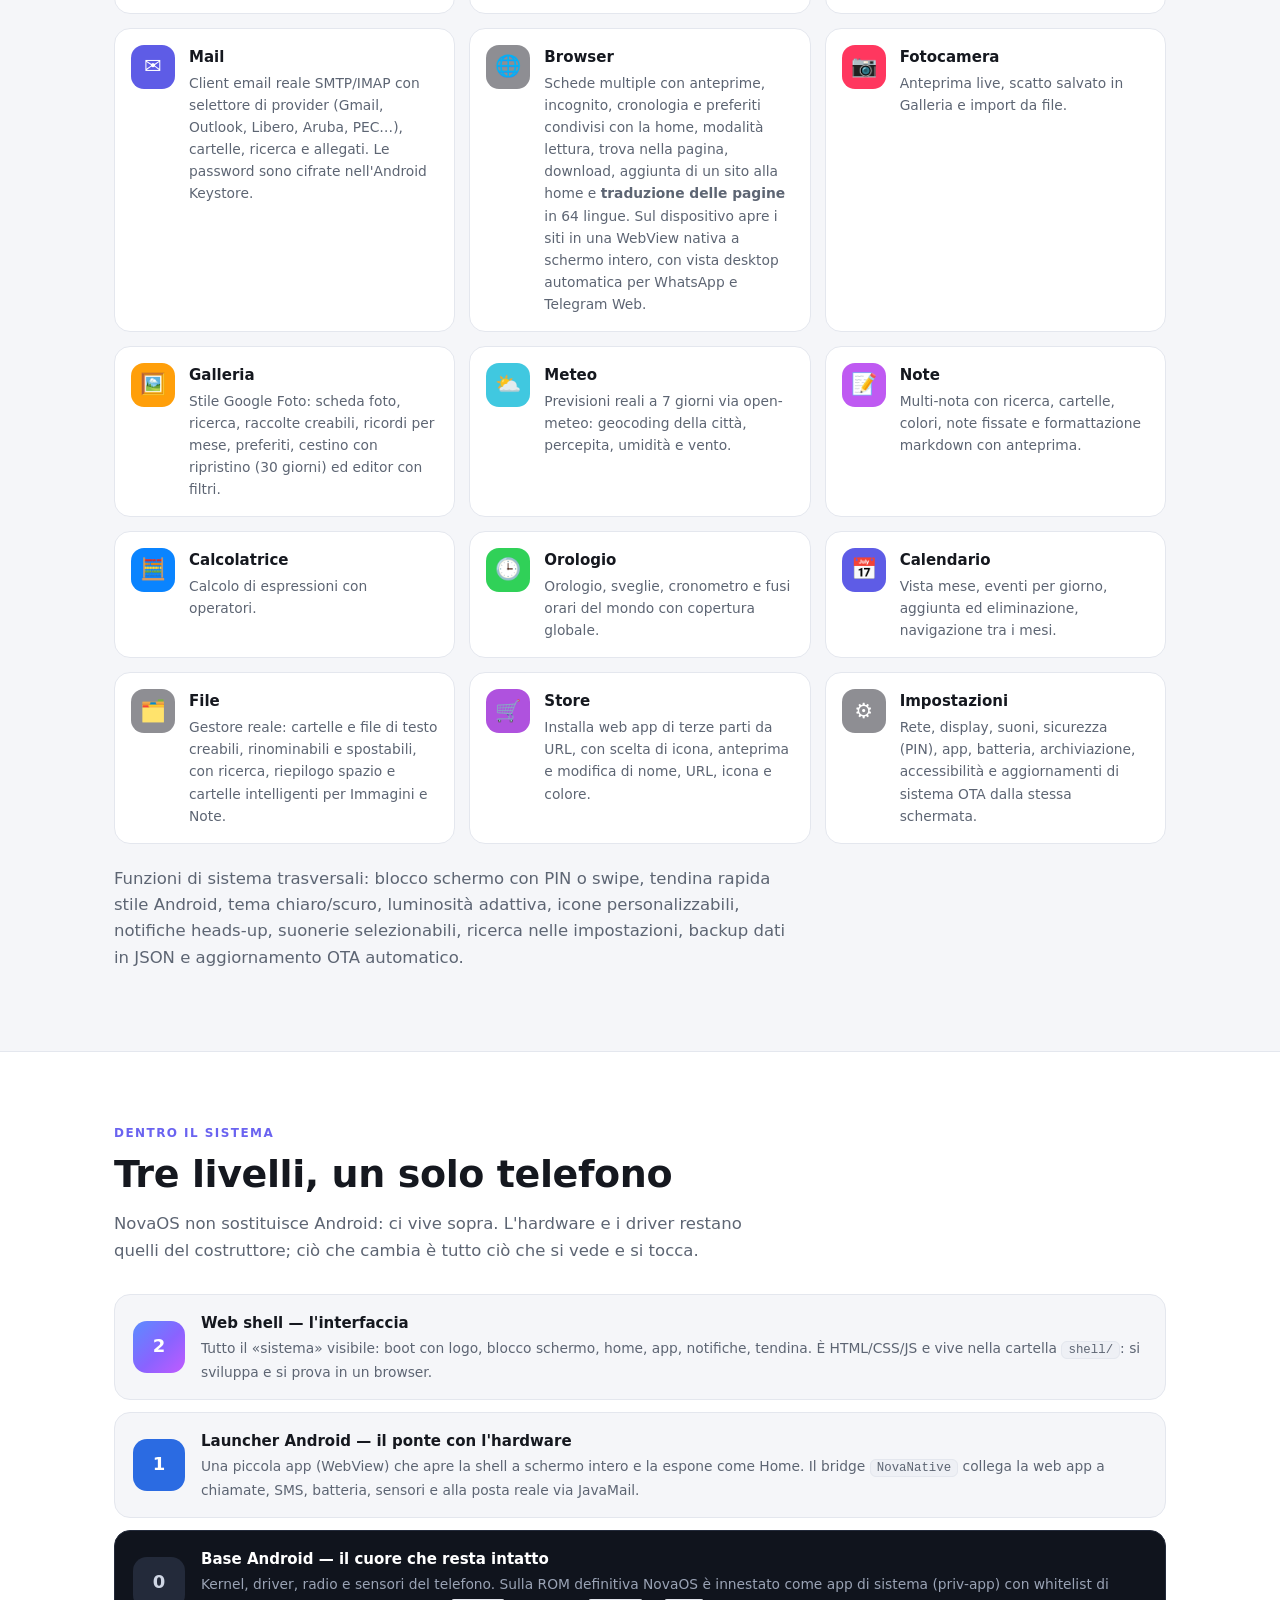
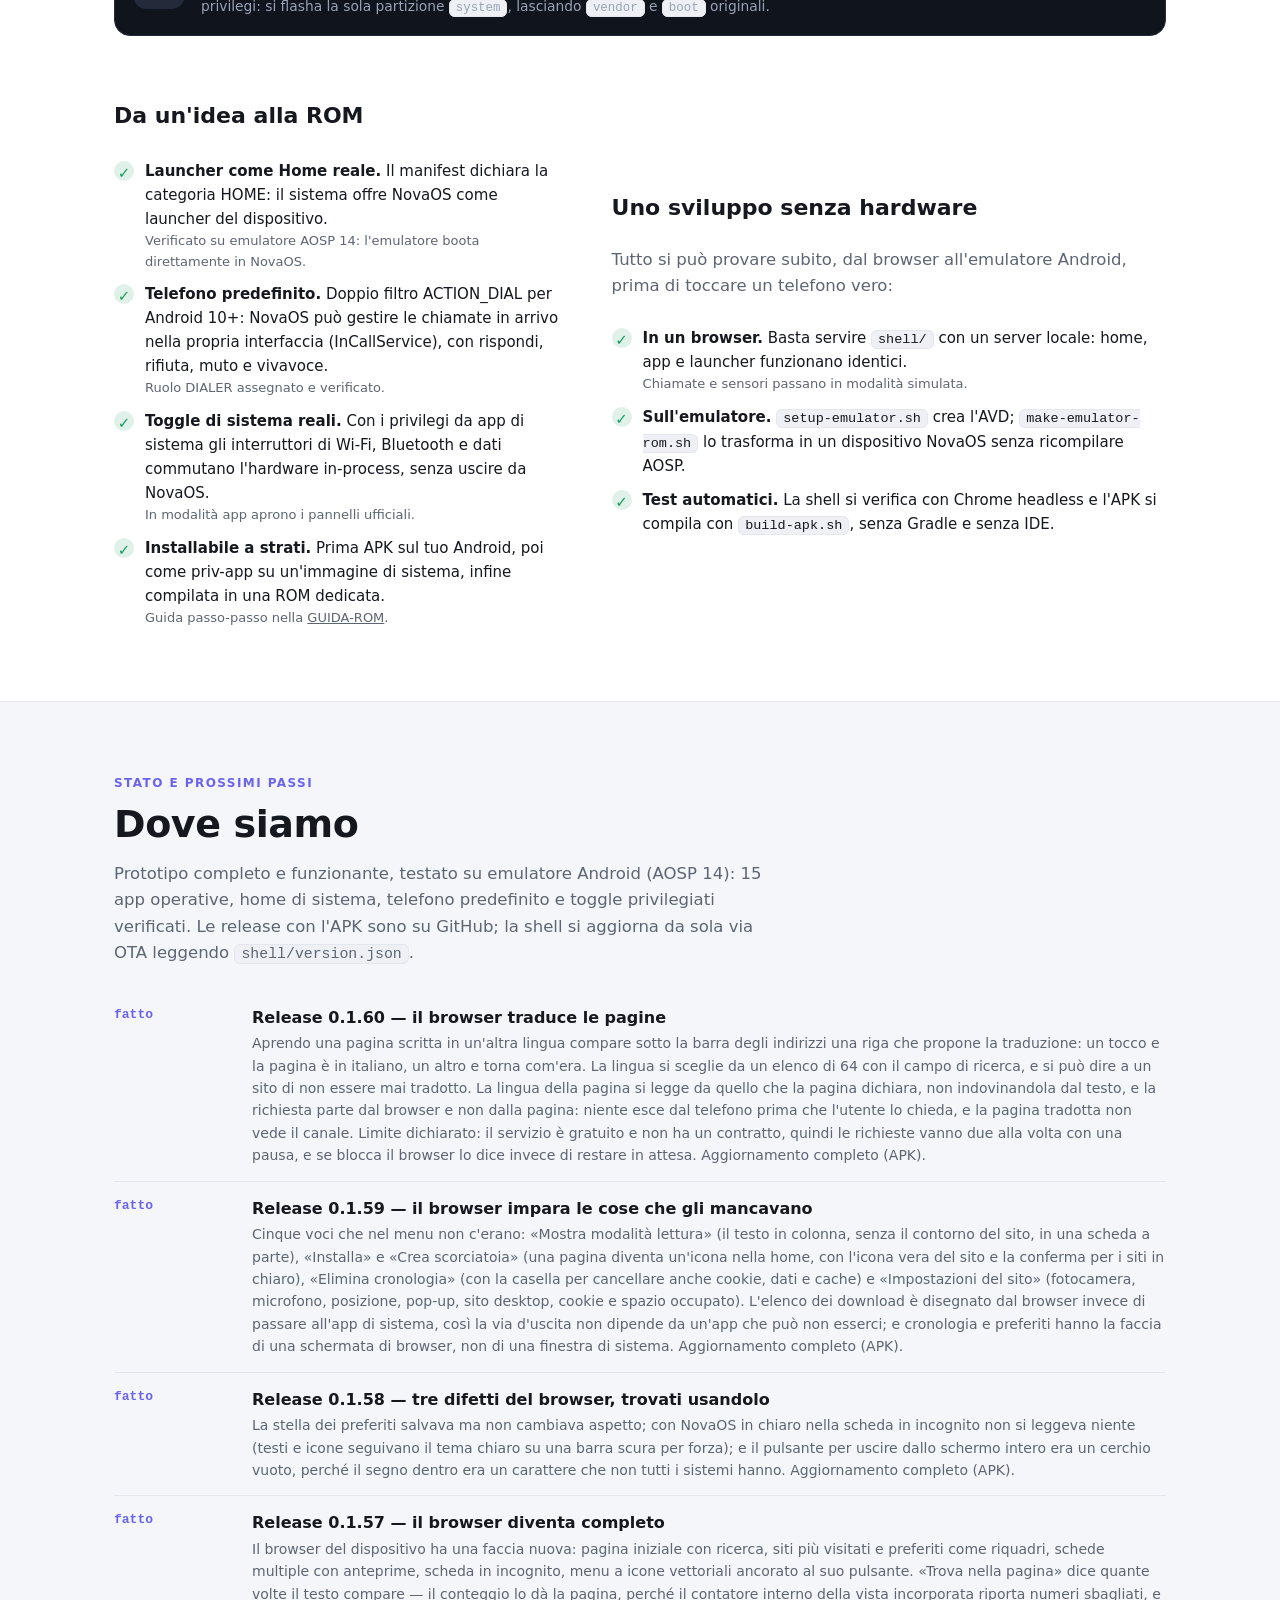
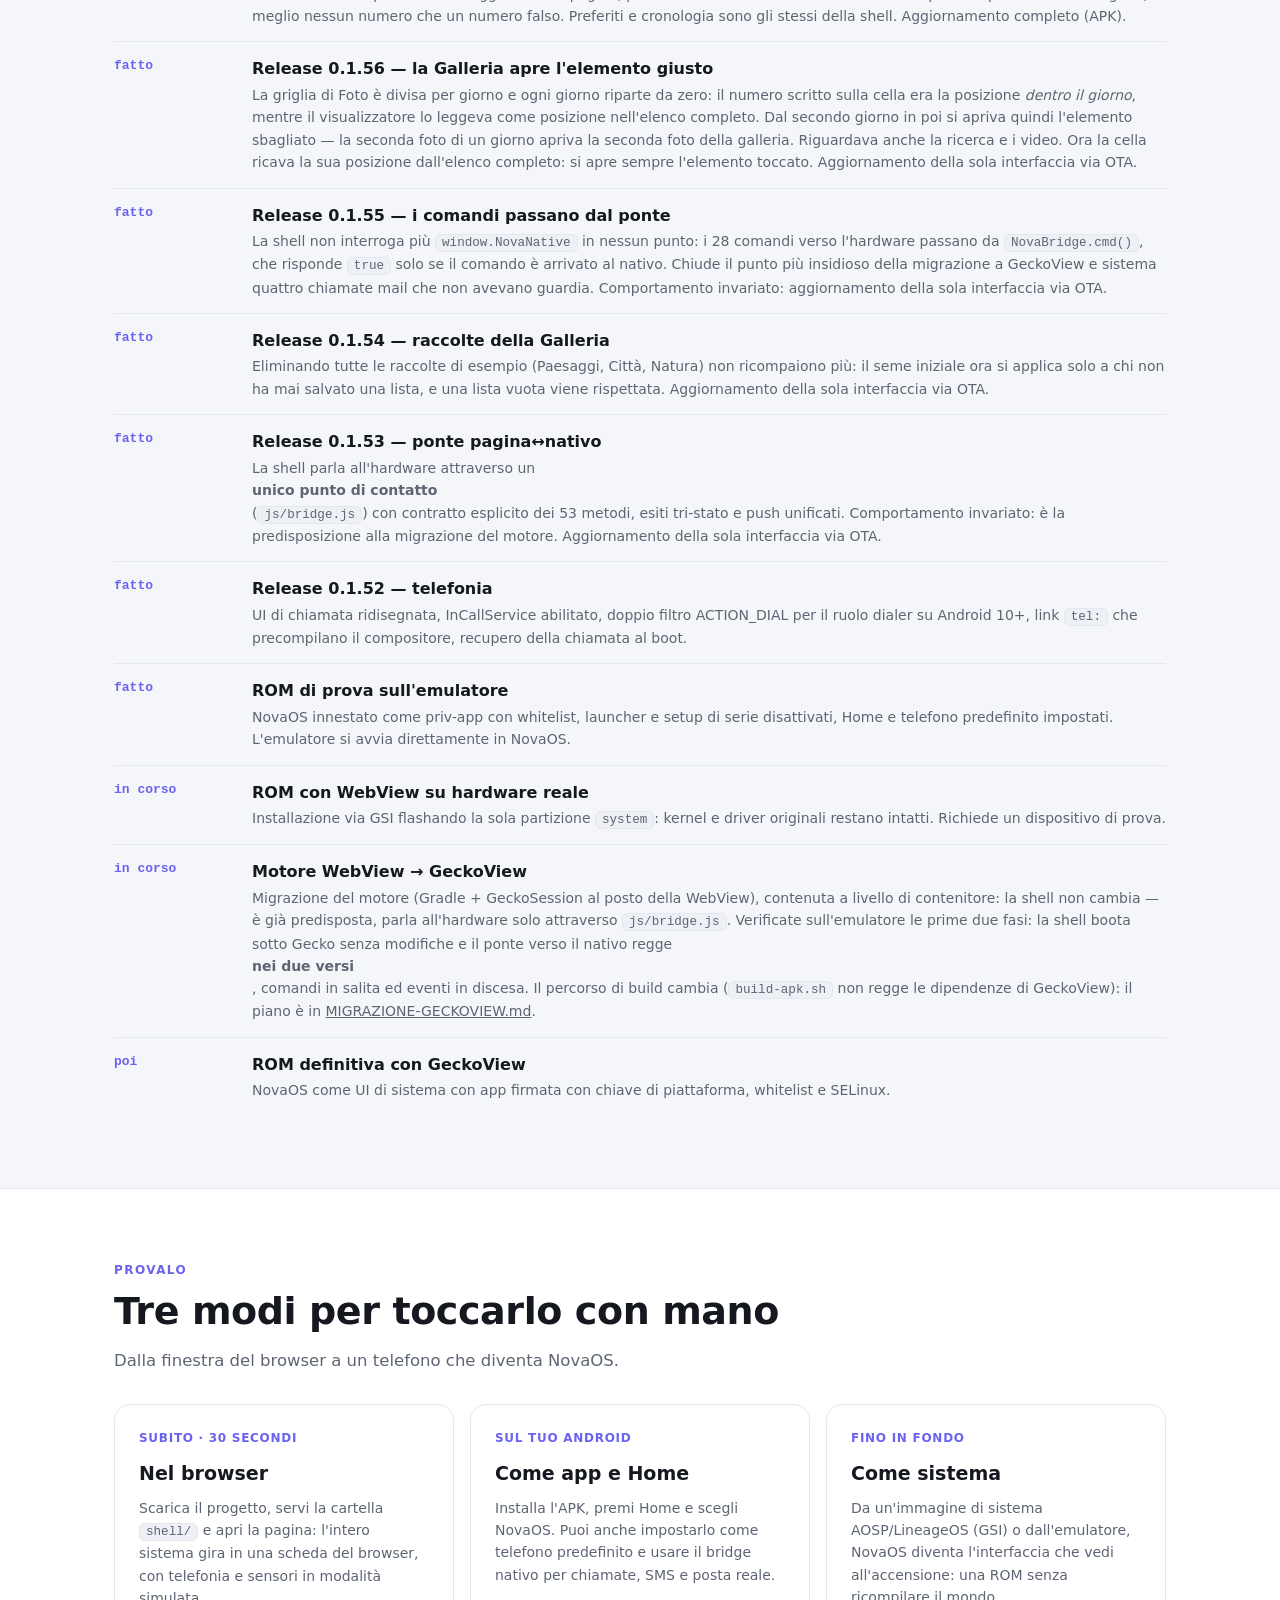
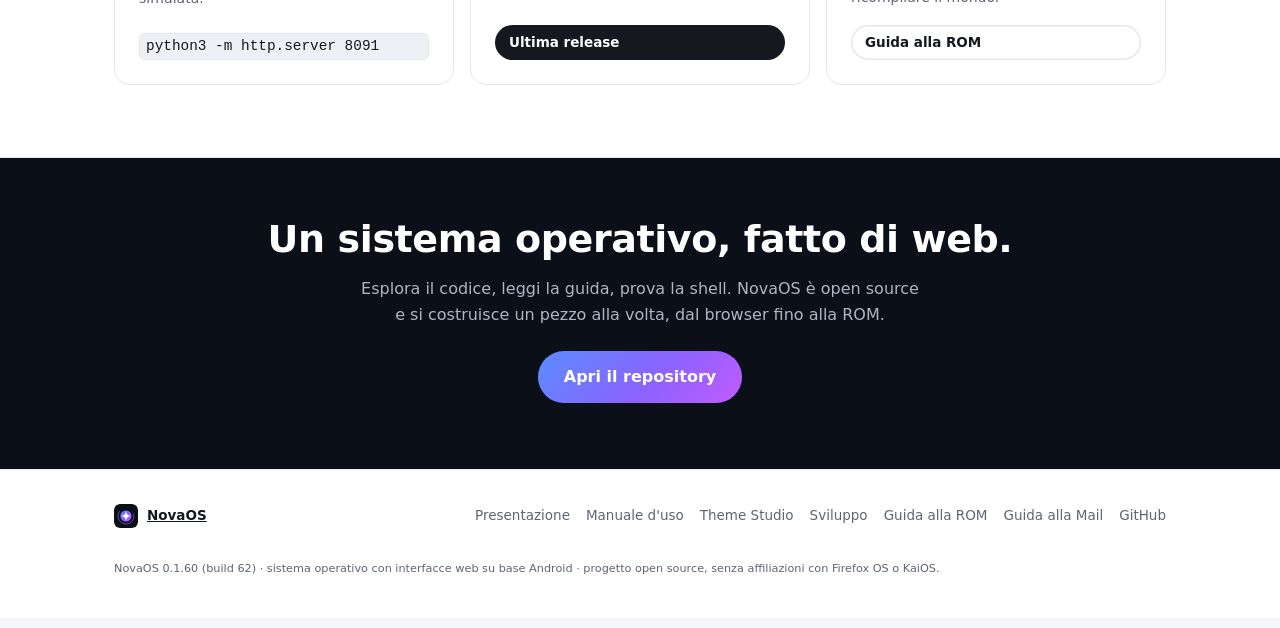
==== commit 2624055e: "Browser: traduzione delle pagine in 64 lingue - barra della traduzione con scelta della lingua, rito" ====
--- a/docs/index.html
+++ b/docs/index.html
@@ -22,7 +22,7 @@
 
 <header class="topbar">
   <div class="container">
-    <a class="brand" href="index.html"><img src="img/logo.svg" alt=""><b>NovaOS</b><span class="tagline">0.1.56</span></a>
+    <a class="brand" href="index.html"><img src="img/logo.svg" alt=""><b>NovaOS</b><span class="tagline">0.1.60</span></a>
     <nav class="nav">
       <a href="index.html">Presentazione</a>
       <a href="manuale.html">Manuale</a>
@@ -165,8 +165,10 @@
         <p>Client email reale SMTP/IMAP con selettore di provider (Gmail, Outlook, Libero, Aruba, PEC…),
         cartelle, ricerca e allegati. Le password sono cifrate nell'Android Keystore.</p></div></div>
       <div class="app"><div class="glyph" style="background:#8e8e93">🌐</div><div><h4>Browser</h4>
-        <p>Cronologia e preferiti. Sul dispositivo apre i siti in una WebView nativa a schermo intero,
-        con vista desktop automatica per WhatsApp e Telegram Web.</p></div></div>
+        <p>Schede multiple con anteprime, incognito, cronologia e preferiti condivisi con la home, modalità
+        lettura, trova nella pagina, download, aggiunta di un sito alla home e <b>traduzione delle pagine</b>
+        in 64 lingue. Sul dispositivo apre i siti in una WebView nativa a schermo intero, con vista desktop
+        automatica per WhatsApp e Telegram Web.</p></div></div>
       <div class="app"><div class="glyph" style="background:#ff375f">📷</div><div><h4>Fotocamera</h4>
         <p>Anteprima live, scatto salvato in Galleria e import da file.</p></div></div>
       <div class="app"><div class="glyph" style="background:#ff9f0a">🖼️</div><div><h4>Galleria</h4>
@@ -276,6 +278,35 @@
       con l'APK sono su GitHub; la shell si aggiorna da sola via OTA leggendo
       <code>shell/version.json</code>.</p>
     <ol class="road">
+      <li><span class="s">fatto</span><div><b>Release 0.1.60 — il browser traduce le pagine</b><p>Aprendo una
+        pagina scritta in un'altra lingua compare sotto la barra degli indirizzi una riga che propone la
+        traduzione: un tocco e la pagina è in italiano, un altro e torna com'era. La lingua si sceglie da un
+        elenco di 64 con il campo di ricerca, e si può dire a un sito di non essere mai tradotto. La lingua
+        della pagina si legge da quello che la pagina dichiara, non indovinandola dal testo, e la richiesta
+        parte dal browser e non dalla pagina: niente esce dal telefono prima che l'utente lo chieda, e la
+        pagina tradotta non vede il canale. Limite dichiarato: il servizio è gratuito e non ha un contratto,
+        quindi le richieste vanno due alla volta con una pausa, e se blocca il browser lo dice invece di
+        restare in attesa. Aggiornamento completo (APK).</p></div></li>
+      <li><span class="s">fatto</span><div><b>Release 0.1.59 — il browser impara le cose che gli mancavano</b><p>Cinque
+        voci che nel menu non c'erano: «Mostra modalità lettura» (il testo in colonna, senza il contorno del
+        sito, in una scheda a parte), «Installa» e «Crea scorciatoia» (una pagina diventa un'icona nella home,
+        con l'icona vera del sito e la conferma per i siti in chiaro), «Elimina cronologia» (con la casella per
+        cancellare anche cookie, dati e cache) e «Impostazioni del sito» (fotocamera, microfono, posizione,
+        pop-up, sito desktop, cookie e spazio occupato). L'elenco dei download è disegnato dal browser invece
+        di passare all'app di sistema, così la via d'uscita non dipende da un'app che può non esserci; e
+        cronologia e preferiti hanno la faccia di una schermata di browser, non di una finestra di sistema.
+        Aggiornamento completo (APK).</p></div></li>
+      <li><span class="s">fatto</span><div><b>Release 0.1.58 — tre difetti del browser, trovati usandolo</b><p>La
+        stella dei preferiti salvava ma non cambiava aspetto; con NovaOS in chiaro nella scheda in incognito
+        non si leggeva niente (testi e icone seguivano il tema chiaro su una barra scura per forza); e il
+        pulsante per uscire dallo schermo intero era un cerchio vuoto, perché il segno dentro era un carattere
+        che non tutti i sistemi hanno. Aggiornamento completo (APK).</p></div></li>
+      <li><span class="s">fatto</span><div><b>Release 0.1.57 — il browser diventa completo</b><p>Il browser del
+        dispositivo ha una faccia nuova: pagina iniziale con ricerca, siti più visitati e preferiti come
+        riquadri, schede multiple con anteprime, scheda in incognito, menu a icone vettoriali ancorato al suo
+        pulsante. «Trova nella pagina» dice quante volte il testo compare — il conteggio lo dà la pagina,
+        perché il contatore interno della vista incorporata riporta numeri sbagliati, e meglio nessun numero
+        che un numero falso. Preferiti e cronologia sono gli stessi della shell. Aggiornamento completo (APK).</p></div></li>
       <li><span class="s">fatto</span><div><b>Release 0.1.56 — la Galleria apre l'elemento giusto</b><p>La
         griglia di Foto è divisa per giorno e ogni giorno riparte da zero: il numero scritto sulla cella
         era la posizione <i>dentro il giorno</i>, mentre il visualizzatore lo leggeva come posizione
@@ -374,7 +405,7 @@
       <a href="https://github.com/RedRider21/NovaOS/blob/main/docs/GUIDA-MAIL.md">Guida alla Mail</a>
       <a href="https://github.com/RedRider21/NovaOS" target="_blank" rel="noopener">GitHub</a>
     </nav>
-    <small>NovaOS 0.1.56 (build 58) · sistema operativo con interfacce web su base Android ·
+    <small>NovaOS 0.1.60 (build 62) · sistema operativo con interfacce web su base Android ·
       progetto open source, senza affiliazioni con Firefox OS o KaiOS.</small>
   </div>
 </footer>
